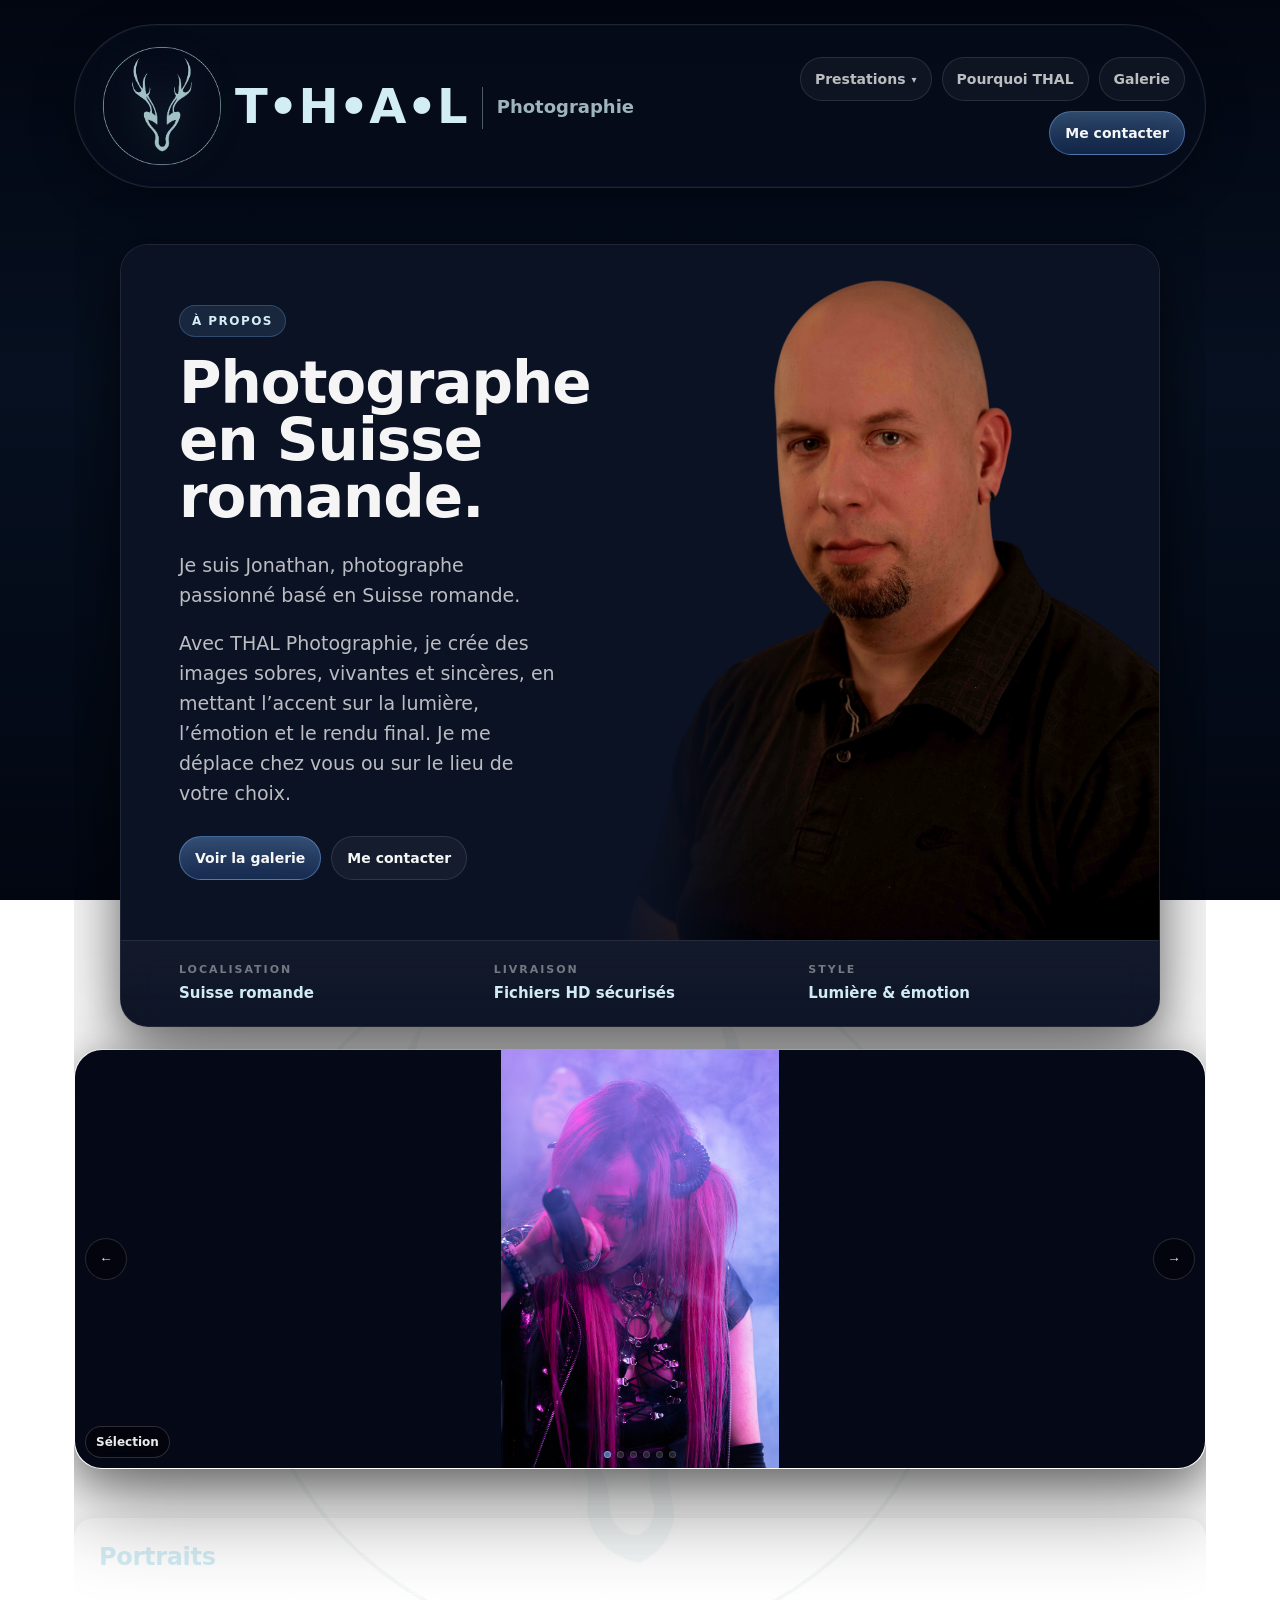
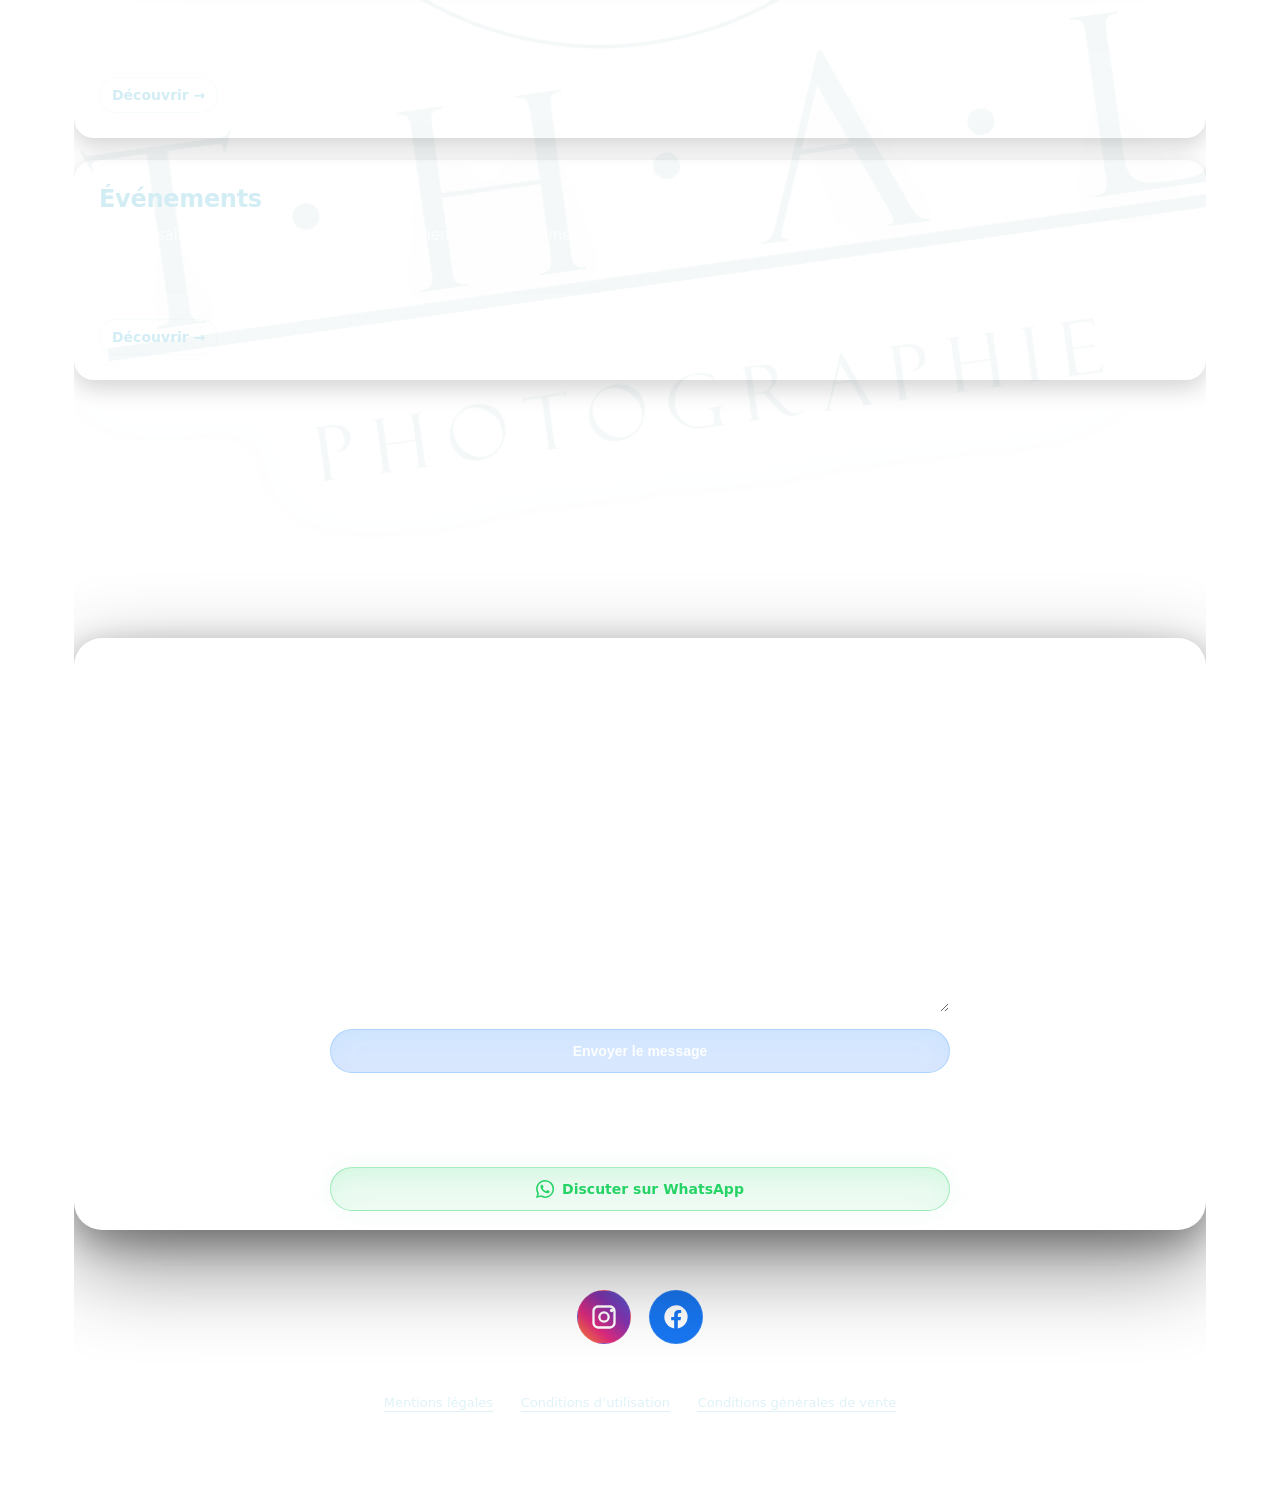
==== index.html @ 11a0b6f6 "Merge pull request #35 from Scrali/fix/site-ux-carousel-lightbox Corriger le carrousel mobile et agr" ====
<!doctype html>
<html lang="fr">
<head>
  <meta charset="utf-8" />
  <meta name="viewport" content="width=device-width, initial-scale=1, viewport-fit=cover" />
  <title>THAL — Photographie</title>
  <meta name="description" content="Photographie — portraits, évènements, projets. Galerie moderne et rapide." />
  <meta name="theme-color" content="#070b16" />

    <style>
    :root{
      --bg:#050816;
      --bg2:#0b1224;
      --panel:rgba(255,255,255,.065);
      --panel2:rgba(255,255,255,.04);
      --stroke:rgba(255,255,255,.11);
      --stroke-strong:rgba(255,255,255,.20);
      --text:rgba(255,255,255,.96);
      --muted:rgba(255,255,255,.72);
      --muted2:rgba(255,255,255,.52);
      --accent:#7cb8ff;
      --accent2:#b7d7ff;
      --glow:rgba(124,184,255,.22);
      --shadow:0 12px 36px rgba(0,0,0,.30), 0 34px 90px rgba(0,0,0,.46);
      --radius:20px;
      --radius2:28px;
      --max:1180px;

      --safe-top:env(safe-area-inset-top, 0px);
      --safe-right:env(safe-area-inset-right, 0px);
      --safe-bottom:env(safe-area-inset-bottom, 0px);
      --safe-left:env(safe-area-inset-left, 0px);

      --pad:clamp(14px, 2.6vw, 24px);
      --gap:clamp(14px, 2.4vw, 22px);
      --h1:clamp(38px, 7vw, 68px);
      --lead:clamp(16px, 2.4vw, 19px);
    }

    *{box-sizing:border-box; max-width:100%;}
    html,body{height:100%;}
    html{-webkit-text-size-adjust:100%; scroll-behavior:smooth;}
    body{
      margin:0;
      font-family:ui-sans-serif, system-ui, -apple-system, Segoe UI, Roboto, Helvetica, Arial, "Apple Color Emoji","Segoe UI Emoji";
      color:var(--text);
      background:
        radial-gradient(circle at 8% 6%, rgba(124,184,255,.20), transparent 0 32%),
        radial-gradient(circle at 92% 12%, rgba(211,237,245,.10), transparent 0 28%),
        radial-gradient(circle at 80% 88%, rgba(37,211,102,.055), transparent 0 26%),
        radial-gradient(circle at 35% 100%, rgba(124,184,255,.08), transparent 0 36%),
        linear-gradient(180deg, #020611 0%, #061020 42%, #020611 100%);
      background-attachment:fixed;
      overflow-x:hidden;
      padding-top:var(--safe-top);
      padding-right:var(--safe-right);
      padding-bottom:calc(var(--safe-bottom) + 10px);
      padding-left:var(--safe-left);
    }

    body::before{
      content:"";
      position:fixed;
      inset:0;
      pointer-events:none;
      z-index:-1;
      opacity:.35;
      background:
        linear-gradient(rgba(255,255,255,.018) 1px, transparent 1px),
        linear-gradient(90deg, rgba(255,255,255,.014) 1px, transparent 1px);
      background-size:56px 56px;
      mask-image:radial-gradient(circle at 50% 28%, black, transparent 78%);
      -webkit-mask-image:radial-gradient(circle at 50% 28%, black, transparent 78%);
    }

    body::after{
      content:"";
      position:fixed;
      inset:0;
      pointer-events:none;
      z-index:-1;
      opacity:.6;
      background:
        radial-gradient(circle at 50% 6%, rgba(255,255,255,.045), transparent 0 18%),
        radial-gradient(circle at 50% 120%, rgba(124,184,255,.07), transparent 0 35%);
    }

    a{color:inherit; text-decoration:none;}
    .wrap{max-width:var(--max); margin:0 auto; padding:var(--pad) var(--pad) 70px;}

    .nav{
      display:flex;
      align-items:center;
      justify-content:space-between;
      gap:12px;
      padding:10px 12px;
      border:1px solid rgba(255,255,255,.11);
      background:rgba(8,13,28,.62);
      border-radius:999px;
      backdrop-filter:blur(18px);
      -webkit-backdrop-filter:blur(18px);
      box-shadow:0 14px 45px rgba(0,0,0,.28), 0 0 0 1px rgba(124,184,255,.04) inset;
      position:sticky;
      top:calc(10px + var(--safe-top));
      z-index:50;
    }

    .brand{display:flex; align-items:center; gap:8px; padding:6px 10px; min-width:0; flex-shrink:0;}
    .brand img{
      height:130px;
      width:auto;
      display:block;
      flex-shrink:0;
      filter:drop-shadow(0 0 15px rgba(124,184,255,.25)) drop-shadow(0 6px 15px rgba(0,0,0,.45));
    }
    .brand .name{display:flex; align-items:center; gap:14px;}
    .brandTitle{color:#d3edf5; font-size:48px; font-weight:900; line-height:1;}
    .divider{width:1px; height:42px; background:rgba(211,237,245,.35); position:relative; top:2px;}
    .subtitle{color:rgba(211,237,245,.75); font-size:18px; font-weight:600; line-height:1; position:relative; top:1px;}

    .navlinks{display:flex; align-items:center; gap:10px; padding:6px 8px; flex-wrap:wrap; justify-content:flex-end;}

    .chip,.btn,.ghost{
      min-height:44px;
      display:inline-flex;
      align-items:center;
      justify-content:center;
      border-radius:999px;
      font-size:14px;
      transition:transform .16s ease, background .2s ease, border-color .2s ease, filter .2s ease;
    }

    .chip{padding:10px 14px; border:1px solid var(--stroke); background:rgba(255,255,255,.045); color:var(--muted); font-weight:650;}
    .chip:hover{transform:translateY(-1px); background:rgba(255,255,255,.075); border-color:rgba(255,255,255,.20);}

    .navDropdown{position:relative;}
    .navDropdownToggle{gap:6px; font-family:inherit;}
    .navDropdownToggle .caret{font-size:10px; transition:transform .2s ease; display:inline-block;}
    .navDropdownToggle[aria-expanded="true"] .caret{transform:rotate(180deg);}
    .navDropdownMenu{
      position:absolute; top:calc(100% + 8px); left:50%; transform:translateX(-50%);
      min-width:190px; padding:8px; display:none; flex-direction:column; gap:2px;
      border-radius:16px; border:1px solid rgba(255,255,255,.14);
      background:rgba(8,13,28,.97); backdrop-filter:blur(18px); -webkit-backdrop-filter:blur(18px);
      box-shadow:0 14px 45px rgba(0,0,0,.38); z-index:60;
    }
    .navDropdownMenu.open{display:flex;}
    .navDropdownMenu a{padding:9px 12px; border-radius:10px; color:var(--muted); font-weight:650; font-size:13px; text-align:left;}
    .navDropdownMenu a:hover{background:rgba(255,255,255,.06); color:var(--text);}

    .btn{padding:10px 15px; border:1px solid rgba(124,184,255,.44); background:linear-gradient(180deg, rgba(124,184,255,.34), rgba(59,130,246,.18)); color:var(--text); font-weight:800; box-shadow:0 0 30px rgba(124,184,255,.08) inset;}
    .btn:hover{transform:translateY(-1px); filter:brightness(1.08); border-color:rgba(124,184,255,.72);}
    .btn:disabled{cursor:not-allowed; opacity:.7; transform:none;}

    .ghost{padding:10px 15px; border:1px solid var(--stroke); background:rgba(255,255,255,.045); color:var(--text); font-weight:800;}
    .ghost:hover{transform:translateY(-1px); background:rgba(255,255,255,.075);}

    .hero{position:relative; overflow:hidden; padding:clamp(30px, 5vw, 56px) 0 26px;}
    .bg-logo{position:absolute; top:52%; left:50%; transform:translate(-50%,-50%) rotate(-8deg); width:min(1600px,180vw); opacity:.15; pointer-events:none; z-index:0; filter:drop-shadow(0 0 45px rgba(124,184,255,.18)); user-select:none; mix-blend-mode:screen;}
    .heroGrid{position:relative; z-index:1; display:grid; grid-template-columns:1fr; gap:var(--gap); align-items:stretch;}

    .card{
      border:1px solid rgba(255,255,255,.09);
      background:linear-gradient(180deg, rgba(255,255,255,.085), rgba(255,255,255,.035));
      border-radius:var(--radius2);
      box-shadow:var(--shadow);
      backdrop-filter:blur(18px);
      -webkit-backdrop-filter:blur(18px);
    }

    .heroMain{overflow:hidden; position:relative;}
    .heroMain::after{content:""; position:absolute; inset:auto -10% -45% 35%; height:180px; background:radial-gradient(closest-side, rgba(124,184,255,.16), transparent 70%); pointer-events:none;}
    .heroMain h1{margin:0 0 12px; font-size:var(--h1); line-height:1.01; letter-spacing:-1.1px;}
    .heroMain p{margin:0 0 18px; color:var(--muted); max-width:62ch; line-height:1.58; font-size:var(--lead);}
    .actions{display:flex; gap:10px; flex-wrap:wrap; margin-top:10px; position:relative; z-index:1;}

    .sectionTitle{margin:22px 2px 12px; color:var(--muted); font-weight:800; font-size:13px; letter-spacing:.14em; text-transform:uppercase;}

    /* Hero propre : grille stable, photo à droite, pas de position:absolute */
    .heroMainPremium{
      max-width:1040px;
      margin:0 auto;
      padding:0;
      display:grid;
      grid-template-columns:48% 52%;
      overflow:hidden;
      isolation:isolate;
      border-radius:28px;
      border:1px solid rgba(255,255,255,.09);
      background:#0b1224;
      box-shadow:var(--shadow);
    }

    .heroMainPremium::after{display:none;}

    .heroContent{
      padding:clamp(28px, 5vw, 58px);
      position:relative;
      z-index:2;
      display:flex;
      flex-direction:column;
      justify-content:center;
      min-width:0;
      background:#0b1224;
    }

    .heroKicker{
      display:inline-flex;
      align-items:center;
      width:max-content;
      margin:0 0 18px;
      padding:8px 12px;
      border-radius:999px;
      border:1px solid rgba(124,184,255,.24);
      background:rgba(124,184,255,.12);
      color:#d3edf5;
      font-size:12px;
      font-weight:900;
      letter-spacing:.12em;
      text-transform:uppercase;
    }

    .heroMainPremium h1{
      font-size:clamp(42px, 5.4vw, 70px);
      line-height:.98;
      letter-spacing:-1.6px;
      margin:0 0 24px;
      max-width:9ch;
    }
    .heroLead{
      font-size:clamp(16px, 2vw, 19px);
      color:rgba(255,255,255,.72);
      max-width:560px;
      margin:0 0 18px;
      line-height:1.65;
    }
    .heroTextSmall{
      margin:0 0 28px;
      color:rgba(255,255,255,.66);
      font-size:15px;
      line-height:1.65;
      max-width:560px;}

    .heroPhoto{
      position:relative;
      min-height:560px;
      overflow:hidden;
      background:#0b1224;
    }

    .heroPhoto::before{display:none;}

    .heroPhoto img{
      width:100%;
      height:100%;
      display:block;
      object-fit:cover;
      object-position:center center;
      filter:brightness(.94);
      -webkit-mask-image:linear-gradient(
        to right,
        transparent 0%,
        rgba(0,0,0,.15) 8%,
        rgba(0,0,0,.45) 15%,
        rgba(0,0,0,.85) 25%,
        black 35%
      );
      mask-image:linear-gradient(
        to right,
        transparent 0%,
        rgba(0,0,0,.15) 8%,
        rgba(0,0,0,.45) 15%,
        rgba(0,0,0,.85) 25%,
        black 35%
      );
    }

    .heroPhotoPlaceholder{height:100%; min-height:560px; display:flex; align-items:center; justify-content:center; padding:28px; color:rgba(255,255,255,.58); text-align:center; font-weight:800; line-height:1.45; border-left:1px solid rgba(255,255,255,.08);}

    .heroMeta{
      margin-top:0;
      padding:22px clamp(28px, 5vw, 58px);
      border-top:1px solid rgba(255,255,255,.09);
      display:grid;
      grid-template-columns:repeat(3,1fr);
      gap:22px;
      position:relative;
      z-index:4;
      grid-column:1 / -1;
      background:linear-gradient(180deg, rgba(255,255,255,.035), rgba(255,255,255,.018));
      backdrop-filter:blur(16px);
      -webkit-backdrop-filter:blur(16px);
    }
    .metaItem{display:flex; flex-direction:column; gap:7px; min-width:0;}
    .metaLabel{font-size:11px; letter-spacing:.18em; text-transform:uppercase; color:rgba(255,255,255,.42); font-weight:850;}
    .metaValue{color:#d3edf5; font-size:15px; font-weight:750; line-height:1.35;}

    .featured{position:relative; z-index:1; margin-top:var(--gap); height:clamp(280px,48vw,520px); overflow:hidden; cursor:pointer;}
    .featured .carouselTrack,.featured .carouselSlide,.featured .carouselSlide img{height:100%;}
    .featured .carouselSlide img{object-fit:contain; background:#050816;}

    .grid3{display:grid; grid-template-columns:repeat(3,1fr); gap:var(--gap);}
    .service{padding:18px; border-radius:var(--radius); border:1px solid rgba(255,255,255,.09); background:linear-gradient(180deg, rgba(255,255,255,.065), rgba(255,255,255,.032)); transition:transform .25s ease, border-color .25s ease, background .25s ease, box-shadow .25s ease; display:grid; gap:14px; box-shadow:0 8px 24px rgba(0,0,0,.18);}
    .service:hover{transform:translateY(-4px); border-color:rgba(124,184,255,.30); background:linear-gradient(180deg, rgba(255,255,255,.085), rgba(255,255,255,.042)); box-shadow:0 12px 30px rgba(0,0,0,.28), 0 0 40px rgba(124,184,255,.08);}
    .serviceLink{min-height:220px; padding:24px; align-content:space-between; cursor:pointer;}
    .serviceLink h3{font-size:24px; margin:0 0 10px; color:#d3edf5; letter-spacing:-.3px;}
    .serviceLink p{margin:0; color:var(--muted); font-size:15px; line-height:1.6;}
    .serviceCta{margin-top:22px; display:inline-flex; align-items:center; width:max-content; gap:8px; color:#d3edf5; font-weight:800; font-size:14px; padding:9px 12px; border-radius:999px; border:1px solid rgba(211,237,245,.18); background:rgba(255,255,255,.035);}
    .serviceLink:hover .serviceCta{border-color:rgba(124,184,255,.45); background:rgba(124,184,255,.10);}

    .carousel{position:relative; border-radius:16px; overflow:hidden; border:1px solid rgba(255,255,255,.10); background:rgba(0,0,0,.28); height:220px; touch-action:pan-y;}
    .carouselTrack{position:relative; width:100%; height:100%;}
    .carouselSlide{position:absolute; inset:0; opacity:0; transition:opacity 1s ease; z-index:1; background:#000;}
    .carouselSlide.active{opacity:1; z-index:2;}
    .carouselSlide img{width:100%; height:100%; display:block; object-fit:cover; background:#000;}
    .svcBadge{position:absolute; left:10px; bottom:10px; padding:8px 10px; border-radius:999px; border:1px solid rgba(255,255,255,.16); background:rgba(0,0,0,.40); backdrop-filter:blur(10px); -webkit-backdrop-filter:blur(10px); font-size:12px; font-weight:850; color:rgba(255,255,255,.92); z-index:3;}
    .cNav{position:absolute; inset:0; pointer-events:none; display:flex; align-items:center; justify-content:space-between; padding:10px; z-index:6;}
    .cBtn{pointer-events:auto; width:42px; height:42px; border-radius:999px; border:1px solid rgba(255,255,255,.15); background:rgba(0,0,0,.32); color:rgba(255,255,255,.92); font-weight:900; cursor:pointer; display:flex; align-items:center; justify-content:center; backdrop-filter:blur(10px); -webkit-backdrop-filter:blur(10px);}
    .cBtn:hover{background:rgba(0,0,0,.48);}
    .cBtn:disabled{opacity:.35; cursor:not-allowed;}
    .cDots{position:absolute; left:12px; right:12px; bottom:10px; display:flex; justify-content:center; gap:6px; pointer-events:none; z-index:6;}
    .dot{width:7px; height:7px; border-radius:999px; border:1px solid rgba(255,255,255,.20); background:rgba(255,255,255,.16); opacity:.75;}
    .dot.on{background:rgba(124,184,255,.58); border-color:rgba(124,184,255,.72); opacity:1;}
    .carouselEmpty{height:100%; display:flex; align-items:center; justify-content:center; color:rgba(255,255,255,.65); font-weight:850; letter-spacing:.2px; background:rgba(0,0,0,.25);}

    .contactInner{max-width:620px; margin:0 auto;}
    .contactForm{display:grid; gap:12px;}
    .contactForm input,.contactForm textarea{width:100%; border-radius:12px; border:1px solid rgba(255,255,255,.13); background:rgba(255,255,255,.052); color:var(--text); font-family:inherit; font-size:13px; line-height:1.2; transition:border-color .2s ease, background .2s ease;}
    .contactForm input{padding:8px 12px; height:36px;}
    .contactForm textarea{padding:10px 12px; min-height:140px; resize:vertical;}
    .contactForm input::placeholder,.contactForm textarea::placeholder{color:rgba(255,255,255,.48);}
    .contactForm input:focus,.contactForm textarea:focus{outline:none; border-color:rgba(124,184,255,.72); background:rgba(255,255,255,.075);}
    .contactForm .hp{position:absolute; left:-9999px; width:1px; height:1px; opacity:0; pointer-events:none;}
    .formNote{color:rgba(255,255,255,.56); font-size:13px; margin-top:-2px;}
    .formStatus{margin-top:6px; font-size:13px; color:rgba(255,255,255,.75);}
    .formStatus.ok{color:rgba(170,255,210,.92);}
    .formStatus.err{color:rgba(255,170,170,.92);}
    .contactDivider{display:flex; align-items:center; gap:12px; margin:6px 0; color:rgba(255,255,255,.45); font-size:13px; font-weight:700;}
    .contactDivider::before,.contactDivider::after{content:""; height:1px; flex:1; background:rgba(255,255,255,.10);}
    .whatsappBtn{width:100%; justify-content:center; gap:8px; color:#25D366; border-color:rgba(37,211,102,.38); background:linear-gradient(180deg, rgba(37,211,102,.14), rgba(37,211,102,.045)); box-shadow:0 0 26px rgba(37,211,102,.08) inset, 0 0 28px rgba(37,211,102,.06);}
    .whatsappBtn:hover{border-color:rgba(37,211,102,.62); background:linear-gradient(180deg, rgba(37,211,102,.22), rgba(37,211,102,.075)); box-shadow:0 0 20px rgba(37,211,102,.18), 0 0 42px rgba(37,211,102,.10);}

    .socialSection{margin-top:30px; text-align:center;}
    .socialTitle{color:rgba(255,255,255,.72); font-size:14px; font-weight:700; margin-bottom:14px;}
    .socialIcons{display:flex; justify-content:center; gap:18px; margin-bottom:18px;}
    .socialIcon{width:54px; height:54px; border-radius:999px; display:flex; align-items:center; justify-content:center; transition:.25s ease; border:1px solid rgba(255,255,255,.10);}
    .socialIcon svg{width:28px; height:28px;}
    .instagram{color:#fff; background:linear-gradient(45deg, #f58529, #dd2a7b, #8134af, #515bd4);}
    .facebook{color:#fff; background:#1877F2;}
    .socialIcon:hover{transform:translateY(-3px) scale(1.08);}
    .instagram:hover{box-shadow:0 0 25px rgba(221,42,123,.45);}
    .facebook:hover{box-shadow:0 0 25px rgba(24,119,242,.45);}

    .footer{margin-top:26px; color:var(--muted2); font-size:13px; text-align:center; display:flex; flex-direction:column; align-items:center; gap:10px;}
    .footerLinks{display:flex; justify-content:center; flex-wrap:wrap; gap:10px;}
    .footerLink{border:0; padding:0; background:transparent; color:rgba(211,237,245,.72); font:inherit; cursor:pointer; text-decoration:underline; text-underline-offset:4px;}
    .footerLink:hover{color:#d3edf5;}

    .legalModal{position:fixed; inset:0; z-index:200; display:none; align-items:center; justify-content:center; padding:calc(var(--safe-top) + 18px) calc(var(--safe-right) + 18px) calc(var(--safe-bottom) + 18px) calc(var(--safe-left) + 18px); background:rgba(2,6,17,.62); backdrop-filter:blur(18px); -webkit-backdrop-filter:blur(18px);}
    .legalModal.open{display:flex;}
    .legalBox{width:min(760px,100%); max-height:min(78vh,760px); overflow:auto; border:1px solid rgba(255,255,255,.14); border-radius:26px; background:linear-gradient(180deg, rgba(12,18,34,.88), rgba(5,8,22,.82)); box-shadow:0 24px 80px rgba(0,0,0,.55); padding:clamp(20px,4vw,34px);}
    .legalHead{display:flex; align-items:flex-start; justify-content:space-between; gap:16px; margin-bottom:18px;}
    .legalHead h2{margin:0; color:#d3edf5; font-size:clamp(22px,3vw,32px);}
    .legalClose{width:42px; height:42px; border-radius:999px; border:1px solid rgba(255,255,255,.14); background:rgba(255,255,255,.055); color:var(--text); font-size:22px; cursor:pointer;}
    .legalContent{color:rgba(255,255,255,.72); font-size:14px; line-height:1.7;}
    .legalContent h3{color:#d3edf5; margin:22px 0 8px; font-size:17px;}
    .legalContent p{margin:0 0 12px;}

    .reveal{opacity:0; transform:translateY(10px); transition:opacity .6s ease, transform .6s ease;}
    .reveal.on{opacity:1; transform:translateY(0);}

    @media (max-width:900px){

  .heroMainPremium{
    grid-template-columns:1fr;
  }

  .heroContent{
    grid-row:1;
  }

  .heroPhoto{
    grid-row:2;
    min-height:320px;
  }

  .heroMeta{
    grid-row:3;
  }
}
      .heroMainPremium h1{font-size:clamp(38px,10vw,58px); letter-spacing:-1px;}
      .grid3{grid-template-columns:1fr;}
      .bg-logo{left:50%; width:min(1300px,150vw); opacity:.12;}
      .featured{height:clamp(260px,56vw,420px);}
    }

    @media (max-width:720px){
      .heroPhoto{min-height:310px;}
      .heroContent{padding:24px 20px 6px;}
      .heroMainPremium h1{font-size:clamp(36px,12vw,52px); max-width:9ch;}
      .heroLead{font-size:16px;}
      .heroTextSmall{font-size:14px;}
      .heroMeta{padding:18px 20px; grid-template-columns:1fr; gap:0;}
      .metaItem{padding:12px 0; border-bottom:1px solid rgba(255,255,255,.07);}
      .metaItem:last-child{border-bottom:0;}
    }

    @media (max-width:620px){
      .wrap{padding:10px 14px 60px;}
      .nav{border-radius:28px; padding:10px 12px; gap:10px;}
      .brand{padding:0;}
      .brand img{height:72px;}
      .brand .name{display:none;}
      .navlinks{display:flex; flex-wrap:wrap; justify-content:flex-end; gap:7px; padding:0;}
      .navlinks .chip,.navlinks .btn{min-height:34px; padding:7px 11px; font-size:12px;}
      .hero{padding-top:20px;}
      .actions .btn,.actions .ghost{min-height:38px; padding:8px 12px; font-size:13px;}
      .carousel{height:190px;}
      .featured{height:300px;}
    }

    @media (prefers-reduced-motion:reduce){
      *{animation-duration:.001ms!important; animation-iteration-count:1!important; transition-duration:.001ms!important; scroll-behavior:auto!important;}
    }
  

</style>

<!-- Cloudflare Web Analytics -->
<script type='module' src='https://static.cloudflareinsights.com/beacon.min.js' data-cf-beacon='{"token": "f1000bfdb7444cf0afc07dcd229b1c23"}'></script><!-- End Cloudflare Web Analytics -->

</head>

<body>
  <div class="wrap">
    <header class="nav">
      <a class="brand" href="#top" aria-label="Accueil">
        <img src="assets/thal1.png" alt="THAL" />
        <div class="name">
          <span class="brandTitle">T•H•A•L</span>
          <span class="divider"></span>
          <span class="subtitle">Photographie</span>
        </div>
      </a>

      <nav class="navlinks">
        <div class="navDropdown">
          <button class="chip navDropdownToggle" type="button" aria-haspopup="true" aria-expanded="false">
            Prestations <span class="caret">▾</span>
          </button>
          <div class="navDropdownMenu">
            <a href="identite.php">Identité</a>
            <a href="portraits.php">Portraits</a>
            <a href="reportages.php">Reportages</a>
            <a href="professionnels.php">Professionnels</a>
          </div>
        </div>
        <a class="chip" href="pourquoi-thal.php">Pourquoi THAL</a>
        <a class="chip" href="galerie.html">Galerie</a>
        <a class="btn" href="#contact">Me contacter</a>
      </nav>
    </header>

    <main id="top" class="hero">
      <img class="bg-logo" src="assets/logo-bg.svg" alt="" />

      <div class="heroGrid heroGridPremium">
        <section class="card heroMain heroMainPremium reveal">
          <div class="heroContent">
            <span class="heroKicker">À propos</span>

            <h1>
              Photographe<br>
              en Suisse<br>
              romande.
            </h1>

            <p class="heroLead">
              Je suis Jonathan, photographe passionné basé en Suisse romande.
            </p>

            <p class="heroTextSmall">
              Avec THAL Photographie, je crée des images sobres, vivantes et sincères,
              en mettant l’accent sur la lumière, l’émotion et le rendu final. Je me déplace
              chez vous ou sur le lieu de votre choix.
            </p>

            <div class="actions">
              <a class="btn" href="galerie.html">Voir la galerie</a>
              <a class="ghost" href="#contact">Me contacter</a>
            </div>
          </div>

          <div class="heroPhoto" aria-label="Portrait de Jonathan">
            <img src="assets/jonathan.png" alt="Jonathan, photographe THAL Photographie" onerror="this.style.display='none'; this.nextElementSibling.style.display='flex';">
            <div class="heroPhotoPlaceholder" style="display:none;">
              Ajoute ta photo ici :<br>
              assets/jonathan.png
            </div>
          </div>

          <div class="heroMeta">
            <div class="metaItem">
              <span class="metaLabel">Localisation</span>
              <span class="metaValue">Suisse romande</span>
            </div>

            <div class="metaItem">
              <span class="metaLabel">Livraison</span>
              <span class="metaValue">Fichiers HD sécurisés</span>
            </div>

            <div class="metaItem">
              <span class="metaLabel">Style</span>
              <span class="metaValue">Lumière & émotion</span>
            </div>
          </div>
        </section>
      </div>

      <section class="featured card reveal js-featured-carousel" data-service="Accueil" aria-label="Sélection principale">
        <div class="carouselTrack"></div>
        <div class="cNav">
          <button class="cBtn prev" type="button" aria-label="Précédent">←</button>
          <button class="cBtn next" type="button" aria-label="Suivant">→</button>
        </div>
        <div class="cDots" aria-hidden="true"></div>
      </section>


      <div class="sectionTitle reveal">Prestations</div>

      <section class="grid3">
        <a class="service serviceLink reveal" href="galerie.html?cat=Portraits">
          <div>
            <h3>Portraits</h3>
            <p>Séances individuelles, couple ou famille, en extérieur ou en intérieur.</p>
          </div>
          <span class="serviceCta">Découvrir →</span>
        </a>

        <a class="service serviceLink reveal" href="galerie.html?cat=Evenements">
          <div>
            <h3>Événements</h3>
            <p>Anniversaire, soirée, association ou événement privé avec une approche discrète.</p>
          </div>
          <span class="serviceCta">Découvrir →</span>
        </a>

        <a class="service serviceLink reveal" href="galerie.html?cat=Projets">
          <div>
            <h3>Projets</h3>
            <p>Marques, produits, contenu réseau et images prêtes à publier.</p>
          </div>
          <span class="serviceCta">Découvrir →</span>
        </a>
      </section>

      <section id="contact" class="card reveal" style="margin-top:16px; padding:18px">
        <h2 style="margin:0 0 8px; font-size:20px">Contact</h2>
        <p style="margin:0 0 16px; color:var(--muted); line-height:1.55">
          Parlons de votre projet. Chaque collaboration commence par un échange.
        </p>

        <div class="contactInner">
          <form action="https://formspree.io/f/maqdvzww" method="POST" class="contactForm" id="contactForm">
            <input type="text" name="_gotcha" tabindex="-1" autocomplete="off" class="hp" aria-hidden="true">

            <div class="formRow">
              <input type="text" name="nom" placeholder="Nom et prénom" required>
            </div>

            <div class="formRow">
              <input type="text" name="entreprise" placeholder="Entreprise (optionnel)">
            </div>

            <div class="formRow">
              <input type="email" name="email" placeholder="Adresse e-mail" required>
            </div>

            <div class="formRow">
              <textarea name="message" rows="5" placeholder="Votre message..." required></textarea>
            </div>

            <button class="btn" type="submit" id="sendBtn">Envoyer le message</button>

            <div class="formNote">Je vous répondrai sous 24h (jours ouvrés).</div>
            <div class="formStatus" id="formStatus" role="status" aria-live="polite"></div>

            <div class="contactDivider">ou</div>

            <a
              class="btn whatsappBtn"
              href="https://wa.me/41787457242"
              target="_blank"
              rel="noopener"
              aria-label="Contacter THAL Photographie sur WhatsApp"
            >
              <svg
                xmlns="http://www.w3.org/2000/svg"
                width="18"
                height="18"
                viewBox="0 0 24 24"
                fill="currentColor"
                aria-hidden="true"
              >
                <path d="M20.52 3.48A11.86 11.86 0 0 0 12.07 0C5.47 0 .1 5.37.1 11.97c0 2.11.55 4.18 1.6 6.01L0 24l6.18-1.62a11.9 11.9 0 0 0 5.89 1.5h.01c6.6 0 11.97-5.37 11.97-11.97 0-3.2-1.25-6.2-3.53-8.43zM12.08 21.86a9.88 9.88 0 0 1-5.03-1.38l-.36-.21-3.67.96.98-3.57-.23-.37a9.84 9.84 0 0 1-1.51-5.3c0-5.45 4.44-9.89 9.89-9.89 2.64 0 5.12 1.03 6.99 2.89a9.81 9.81 0 0 1 2.9 7c0 5.45-4.44 9.88-9.9 9.88zm5.42-7.42c-.3-.15-1.77-.87-2.04-.97-.27-.1-.47-.15-.67.15-.2.3-.77.97-.95 1.17-.17.2-.35.22-.65.07-.3-.15-1.26-.47-2.4-1.5-.89-.79-1.49-1.77-1.67-2.07-.17-.3-.02-.46.13-.61.14-.14.3-.35.45-.52.15-.17.2-.3.3-.5.1-.2.05-.37-.03-.52-.07-.15-.67-1.62-.92-2.22-.24-.58-.48-.5-.67-.51h-.57c-.2 0-.52.07-.8.37-.27.3-1.04 1.02-1.04 2.49 0 1.47 1.07 2.89 1.22 3.09.15.2 2.1 3.2 5.08 4.49.71.31 1.27.49 1.7.63.71.22 1.36.19 1.88.12.57-.08 1.77-.72 2.02-1.42.25-.69.25-1.29.17-1.42-.07-.12-.27-.2-.57-.35z"/>
              </svg>
              Discuter sur WhatsApp
            </a>
          </form>
        </div>
      </section>


      <div class="socialSection">
        <div class="socialTitle">Suivez mon travail</div>
        <div class="socialIcons">
          <a href="https://www.instagram.com/thal.photographie/" target="_blank" rel="noopener" aria-label="Instagram THAL Photographie" class="socialIcon instagram">
            <svg viewBox="0 0 24 24" fill="currentColor" aria-hidden="true">
              <path d="M7 2C4.24 2 2 4.24 2 7v10c0 2.76 2.24 5 5 5h10c2.76 0 5-2.24 5-5V7c0-2.76-2.24-5-5-5H7zm0 2h10c1.65 0 3 1.35 3 3v10c0 1.65-1.35 3-3 3H7c-1.65 0-3-1.35-3-3V7c0-1.65 1.35-3 3-3zm11.5 1a1.5 1.5 0 100 3 1.5 1.5 0 000-3zM12 7a5 5 0 100 10 5 5 0 000-10zm0 2a3 3 0 110 6 3 3 0 010-6z"/>
            </svg>
          </a>
          <a href="https://www.facebook.com/profile.php?id=61590567806025&locale=fr_FR" target="_blank" rel="noopener" aria-label="Facebook THAL Photographie" class="socialIcon facebook">
            <svg viewBox="0 0 24 24" fill="currentColor" aria-hidden="true">
              <path d="M22 12a10 10 0 10-11.56 9.88v-6.99H7.9V12h2.54V9.8c0-2.5 1.49-3.89 3.77-3.89 1.09 0 2.23.19 2.23.19v2.46h-1.26c-1.24 0-1.63.77-1.63 1.56V12h2.77l-.44 2.89h-2.33v6.99A10 10 0 0022 12z"/>
            </svg>
          </a>
        </div>
      </div>

      <div class="footer">
        <div>© <span id="y"></span> THAL — Photographie</div>
        <div class="footerLinks">
          <button class="footerLink" type="button" data-modal="mentions">Mentions légales</button>
          <span>•</span>
          <button class="footerLink" type="button" data-modal="conditions">Conditions d’utilisation</button>
          <span>•</span>
          <a class="footerLink" href="cgv.php">Conditions générales de vente</a>
        </div>
      </div>
    </main>
  </div>

  <div class="legalModal" id="legalModal" aria-hidden="true">
    <div class="legalBox" role="dialog" aria-modal="true" aria-labelledby="legalTitle">
      <div class="legalHead">
        <h2 id="legalTitle">Mentions légales</h2>
        <button class="legalClose" type="button" aria-label="Fermer">×</button>
      </div>
      <div class="legalContent" id="legalContent"></div>
    </div>
  </div>


  <script>
    document.getElementById("y").textContent = new Date().getFullYear();

    document.querySelectorAll(".navDropdownToggle").forEach(btn => {
      const menu = btn.nextElementSibling;
      btn.addEventListener("click", e => {
        e.stopPropagation();
        const isOpen = menu.classList.toggle("open");
        btn.setAttribute("aria-expanded", isOpen ? "true" : "false");
        if(isOpen){
          menu.style.transform = "translateX(-50%)";
          const rect = menu.getBoundingClientRect();
          const overflowRight = rect.right - window.innerWidth;
          const overflowLeft = -rect.left;
          if(overflowRight > 0) menu.style.transform = `translateX(calc(-50% - ${overflowRight + 8}px))`;
          else if(overflowLeft > 0) menu.style.transform = `translateX(calc(-50% + ${overflowLeft + 8}px))`;
        }
      });
    });
    document.addEventListener("click", () => {
      document.querySelectorAll(".navDropdownMenu.open").forEach(m => {
        m.classList.remove("open");
        if(m.previousElementSibling) m.previousElementSibling.setAttribute("aria-expanded", "false");
      });
    });
    document.addEventListener("keydown", e => {
      if(e.key !== "Escape") return;
      document.querySelectorAll(".navDropdownMenu.open").forEach(m => {
        m.classList.remove("open");
        if(m.previousElementSibling) m.previousElementSibling.setAttribute("aria-expanded", "false");
      });
    });

    const legalTexts = {
      mentions: {
        title: "Mentions légales",
        html: `
          <h3>Éditeur du site</h3>
          <p><strong>THAL — Photographie</strong><br>Jonathan<br>Suisse romande</p>

          <h3>Contact</h3>
          <p>E-mail : contact@thalphotographie.ch<br>Téléphone / WhatsApp : +41 78 745 72 42</p>

          <h3>Responsabilité</h3>
          <p>Les informations présentes sur ce site sont fournies à titre indicatif. THAL — Photographie s’efforce de maintenir les contenus à jour, sans garantir l’absence totale d’erreurs.</p>

          <h3>Droits d’auteur</h3>
          <p>Les textes, photographies, logos, images et éléments graphiques présents sur ce site sont protégés. Toute reproduction, modification ou utilisation sans autorisation écrite préalable est interdite.</p>
        `
      },
      conditions: {
        title: "Conditions d’utilisation",
        html: `
          <h3>Utilisation du site</h3>
          <p>Ce site présente les prestations, projets et photographies de THAL — Photographie. L’utilisateur s’engage à utiliser le site de manière respectueuse et conforme à la loi.</p>

          <h3>Demandes de contact</h3>
          <p>L’envoi d’un formulaire ou d’un message WhatsApp ne constitue pas une réservation ferme. Chaque projet est confirmé après échange et validation des conditions convenues.</p>

          <h3>Photographies</h3>
          <p>Les images affichées sont destinées à présenter le travail photographique. Elles ne peuvent pas être copiées, téléchargées, réutilisées ou diffusées sans autorisation.</p>

          <h3>Données transmises</h3>
          <p>Les informations envoyées via le formulaire de contact sont utilisées uniquement pour répondre à la demande. Elles ne sont pas revendues à des tiers.</p>
        `
      }
    };

    const legalModal = document.getElementById("legalModal");
    const legalTitle = document.getElementById("legalTitle");
    const legalContent = document.getElementById("legalContent");
    const legalClose = document.querySelector(".legalClose");

    function openLegalModal(type){
      const item = legalTexts[type];
      if(!item) return;
      legalTitle.textContent = item.title;
      legalContent.innerHTML = item.html;
      legalModal.classList.add("open");
      legalModal.setAttribute("aria-hidden", "false");
      document.body.style.overflow = "hidden";
      legalClose.focus();
    }

    function closeLegalModal(){
      legalModal.classList.remove("open");
      legalModal.setAttribute("aria-hidden", "true");
      document.body.style.overflow = "";
    }

    document.querySelectorAll("[data-modal]").forEach(btn=>{
      btn.addEventListener("click", ()=>openLegalModal(btn.dataset.modal));
    });

    legalClose.addEventListener("click", closeLegalModal);

    legalModal.addEventListener("click", (e)=>{
      if(e.target === legalModal) closeLegalModal();
    });

    document.addEventListener("keydown", (e)=>{
      if(e.key === "Escape" && legalModal.classList.contains("open")) closeLegalModal();
    });

    const revealEls = [...document.querySelectorAll(".reveal")];
    const io = new IntersectionObserver((entries)=>{
      entries.forEach(e=>{
        if(e.isIntersecting) e.target.classList.add("on");
      });
    }, { threshold: 0.12 });
    revealEls.forEach(el=>io.observe(el));

    document.addEventListener("click", (e)=>{
      const a = e.target.closest("a,button");
      if(a) a.blur();
    }, { passive:true });

    const HOME_JSON_URL = new URL("./photos/gallery.auto.json", window.location.href);
    HOME_JSON_URL.searchParams.set("v", Date.now());

    const HOME_LIMIT = 10;
    const FEATURED_LIMIT = 8;
    const AUTO_MS = 3800;

    const serviceCarousels = [...document.querySelectorAll(".js-carousel")];
    const featuredCarousel = document.querySelector(".js-featured-carousel");

    function normKey(s){
      return String(s || "")
        .normalize("NFD")
        .replace(/[\u0300-\u036f]/g, "")
        .toLowerCase()
        .trim();
    }

    function findCategoryKey(data, wanted){
      if(!data || typeof data !== "object") return wanted;
      const w = normKey(wanted);
      const keys = Object.keys(data);
      return keys.find(k => normKey(k) === w) || wanted;
    }

    function normalizeFiles(data, cat){
      const key = findCategoryKey(data, cat);
      const raw = Array.isArray(data?.[key]) ? data[key] : [];

      return raw
        .map(x => typeof x === "string" ? { cat:key, file:x } : (x && typeof x.file === "string" ? { cat:key, file:x.file } : null))
        .filter(Boolean);
    }

    function fallbackFeaturedItems(data){
      const preferred = ["Portraits", "Evenements", "Commandes professionnelles", "Nature"];
      const items = [];

      preferred.forEach(cat=>{
        items.push(...normalizeFiles(data, cat));
      });

      if(items.length) return items;

      Object.keys(data || {}).forEach(cat=>{
        items.push(...normalizeFiles(data, cat));
      });

      return items;
    }

    async function loadHomeCarousels(){
      let data;

      try{
        const res = await fetch(HOME_JSON_URL, { cache:"no-store" });
        if(!res.ok) throw new Error("HTTP " + res.status);
        data = await res.json();
      }catch(err){
        [...serviceCarousels, featuredCarousel].filter(Boolean).forEach(c=>{
          const track = c.querySelector(".carouselTrack");
          if(track){
            track.innerHTML = `<div class="carouselSlide active"><div class="carouselEmpty">Galerie indisponible</div></div>`;
          }
        });
        console.warn("Erreur chargement:", HOME_JSON_URL.toString(), err);
        return;
      }

      if(featuredCarousel){
        const wanted = featuredCarousel.getAttribute("data-service") || "Accueil";
        let items = normalizeFiles(data, wanted);

        if(!items.length){
          items = fallbackFeaturedItems(data);
        }

        items = shuffle(items).slice(0, FEATURED_LIMIT);
        renderCarousel(featuredCarousel, items, { badge:"Sélection" });

        featuredCarousel.addEventListener("click", (e)=>{
          if(e.target.closest("button")) return;
          window.location.href = new URL("galerie.html", window.location.href).toString();
        });

        startAuto(featuredCarousel);
        attachSwipe(featuredCarousel, {
          onLeft: ()=>next(featuredCarousel),
          onRight: ()=>prev(featuredCarousel)
        });
      }

      serviceCarousels.forEach(c=>{
        const cat = c.getAttribute("data-service");
        const items = shuffle(normalizeFiles(data, cat)).slice(0, HOME_LIMIT);

        renderCarousel(c, items);

        c.addEventListener("click", (e)=>{
          if(e.target.closest("button")) return;
          const url = new URL("galerie.html", window.location.href);
          url.searchParams.set("cat", cat);
          window.location.href = url.toString();
        });

        startAuto(c);

        attachSwipe(c, {
          onLeft: ()=>next(c),
          onRight: ()=>prev(c)
        });
      });
    }

    function renderCarousel(root, items, options = {}){
      const track = root.querySelector(".carouselTrack");
      const dotsWrap = root.querySelector(".cDots");
      const prevBtn = root.querySelector(".prev");
      const nextBtn = root.querySelector(".next");

      root.dataset.idx = "0";
      root.dataset.dir = "1";

      if(!items.length){
        track.innerHTML = `<div class="carouselSlide active"><div class="carouselEmpty">Aucune photo</div></div>`;
        if(dotsWrap) dotsWrap.innerHTML = "";
        if(prevBtn) prevBtn.disabled = true;
        if(nextBtn) nextBtn.disabled = true;
        root._items = [];
        return;
      }

      track.innerHTML = items.map((s, i)=>{
        const src = `photos/${encodeURIComponent(s.cat)}/${encodeURIComponent(s.file)}`;
        const badge = options.badge || s.cat;
        return `
          <div class="carouselSlide ${i === 0 ? "active" : ""}">
            <img loading="${i === 0 ? "eager" : "lazy"}" src="${src}" alt="${escapeHtml(badge)}">
            <div class="svcBadge">${escapeHtml(badge)}</div>
          </div>`;
      }).join("");

      if(dotsWrap){
        dotsWrap.innerHTML = items.map((_,i)=>
          `<span class="dot ${i===0 ? "on" : ""}"></span>`
        ).join("");
      }

      if(prevBtn){
        prevBtn.disabled = items.length <= 1;
        prevBtn.onclick = (e)=>{ e.stopPropagation(); prev(root); };
      }

      if(nextBtn){
        nextBtn.disabled = items.length <= 1;
        nextBtn.onclick = (e)=>{ e.stopPropagation(); next(root); };
      }

      root._items = items;
      update(root);
    }

    function startAuto(root){
      const items = root._items || [];
      if(items.length <= 1) return;

      if(root._timer) clearInterval(root._timer);
      root._timer = setInterval(()=>next(root), AUTO_MS);
    }

    function prev(root){
      const items = root._items || [];
      if(items.length <= 1) return;
      const idx = Number(root.dataset.idx || 0);
      root.dataset.idx = String((idx - 1 + items.length) % items.length);
      root.dataset.dir = "-1";
      update(root);
    }

    function next(root){
      const items = root._items || [];
      if(items.length <= 1) return;
      const idx = Number(root.dataset.idx || 0);
      root.dataset.idx = String((idx + 1) % items.length);
      root.dataset.dir = "1";
      update(root);
    }


    function update(root){
      const idx = Number(root.dataset.idx || 0);
      const slides = [...root.querySelectorAll(".carouselSlide")];
      const dots = [...root.querySelectorAll(".dot")];

      slides.forEach((s,i)=>s.classList.toggle("active", i===idx));
      dots.forEach((d,i)=>d.classList.toggle("on", i===idx));
    }

    function attachSwipe(el, { onLeft, onRight }){
      let sx=0, sy=0, dx=0, dy=0, active=false;

      el.addEventListener("touchstart", e=>{
        if(!e.touches || e.touches.length!==1) return;
        active=true;
        sx = e.touches[0].clientX;
        sy = e.touches[0].clientY;
        dx=0; dy=0;
      }, { passive:true });

      el.addEventListener("touchmove", e=>{
        if(!active || !e.touches || e.touches.length!==1) return;
        dx = e.touches[0].clientX - sx;
        dy = e.touches[0].clientY - sy;
      }, { passive:true });

      el.addEventListener("touchend", ()=>{
        if(!active) return;
        active=false;

        if(Math.abs(dx) > 45 && Math.abs(dx) > Math.abs(dy)*1.2){
          if(dx < 0) onLeft && onLeft();
          else onRight && onRight();
        }
      }, { passive:true });
    }

    function shuffle(arr){
      const a = [...arr];
      for(let i=a.length-1;i>0;i--){
        const j = Math.floor(Math.random()*(i+1));
        [a[i], a[j]] = [a[j], a[i]];
      }
      return a;
    }

    function escapeHtml(str){
      return String(str).replace(/[&<>"']/g, m=>({
        "&":"&amp;",
        "<":"&lt;",
        ">":"&gt;",
        '"':"&quot;",
        "'":"&#39;"
      }[m]));
    }

    const form = document.getElementById("contactForm");
    const statusEl = document.getElementById("formStatus");
    const sendBtn = document.getElementById("sendBtn");

    if(form){
      const prefill = new URLSearchParams(location.search).get("prefill");
      if(prefill){
        const msgField = form.querySelector("textarea[name='message']");
        if(msgField) msgField.value = prefill;
      }
      form.addEventListener("submit", async (e)=>{
        e.preventDefault();

        statusEl.className = "formStatus";
        statusEl.textContent = "";
        sendBtn.disabled = true;
        sendBtn.textContent = "Envoi…";

        const formData = new FormData(form);
        fetch("contact_lead.php", { method: "POST", body: formData }).catch(()=>{});

        try{
          const res = await fetch(form.action, {
            method: "POST",
            body: formData,
            headers: { "Accept": "application/json" }
          });

          if(res.ok){
            form.reset();
            statusEl.classList.add("ok");
            statusEl.textContent = "Merci pour votre message. Je vous répondrai sous 24h (jours ouvrés).";
          }else{
            statusEl.classList.add("err");
            statusEl.textContent = "Votre message n’a pas pu être envoyé. Vous pouvez aussi écrire à contact@thalphotographie.ch.";
          }
        }catch(err){
          statusEl.classList.add("err");
          statusEl.textContent = "Erreur réseau. Vous pouvez aussi écrire à contact@thalphotographie.ch.";
        }finally{
          sendBtn.disabled = false;
          sendBtn.textContent = "Envoyer le message";
        }
      });
    }

    loadHomeCarousels();
  </script>

</body>
</html>
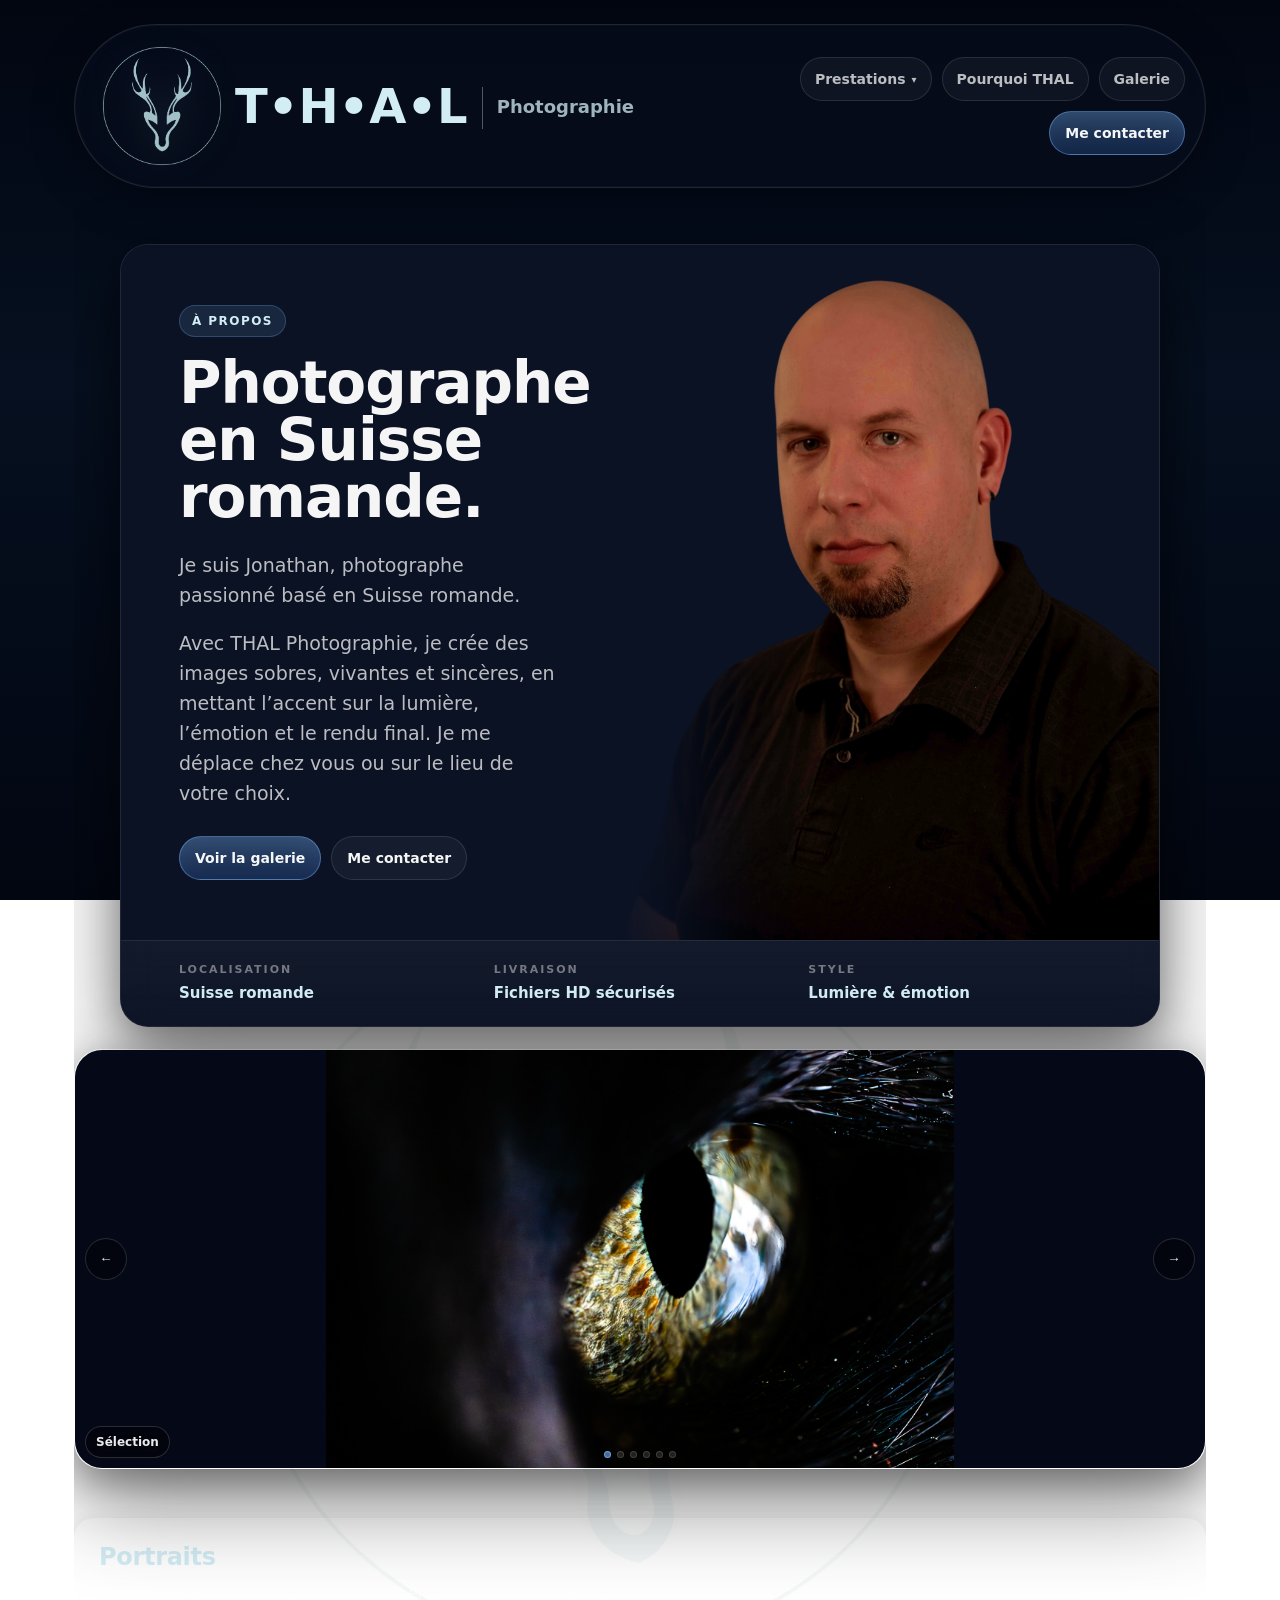
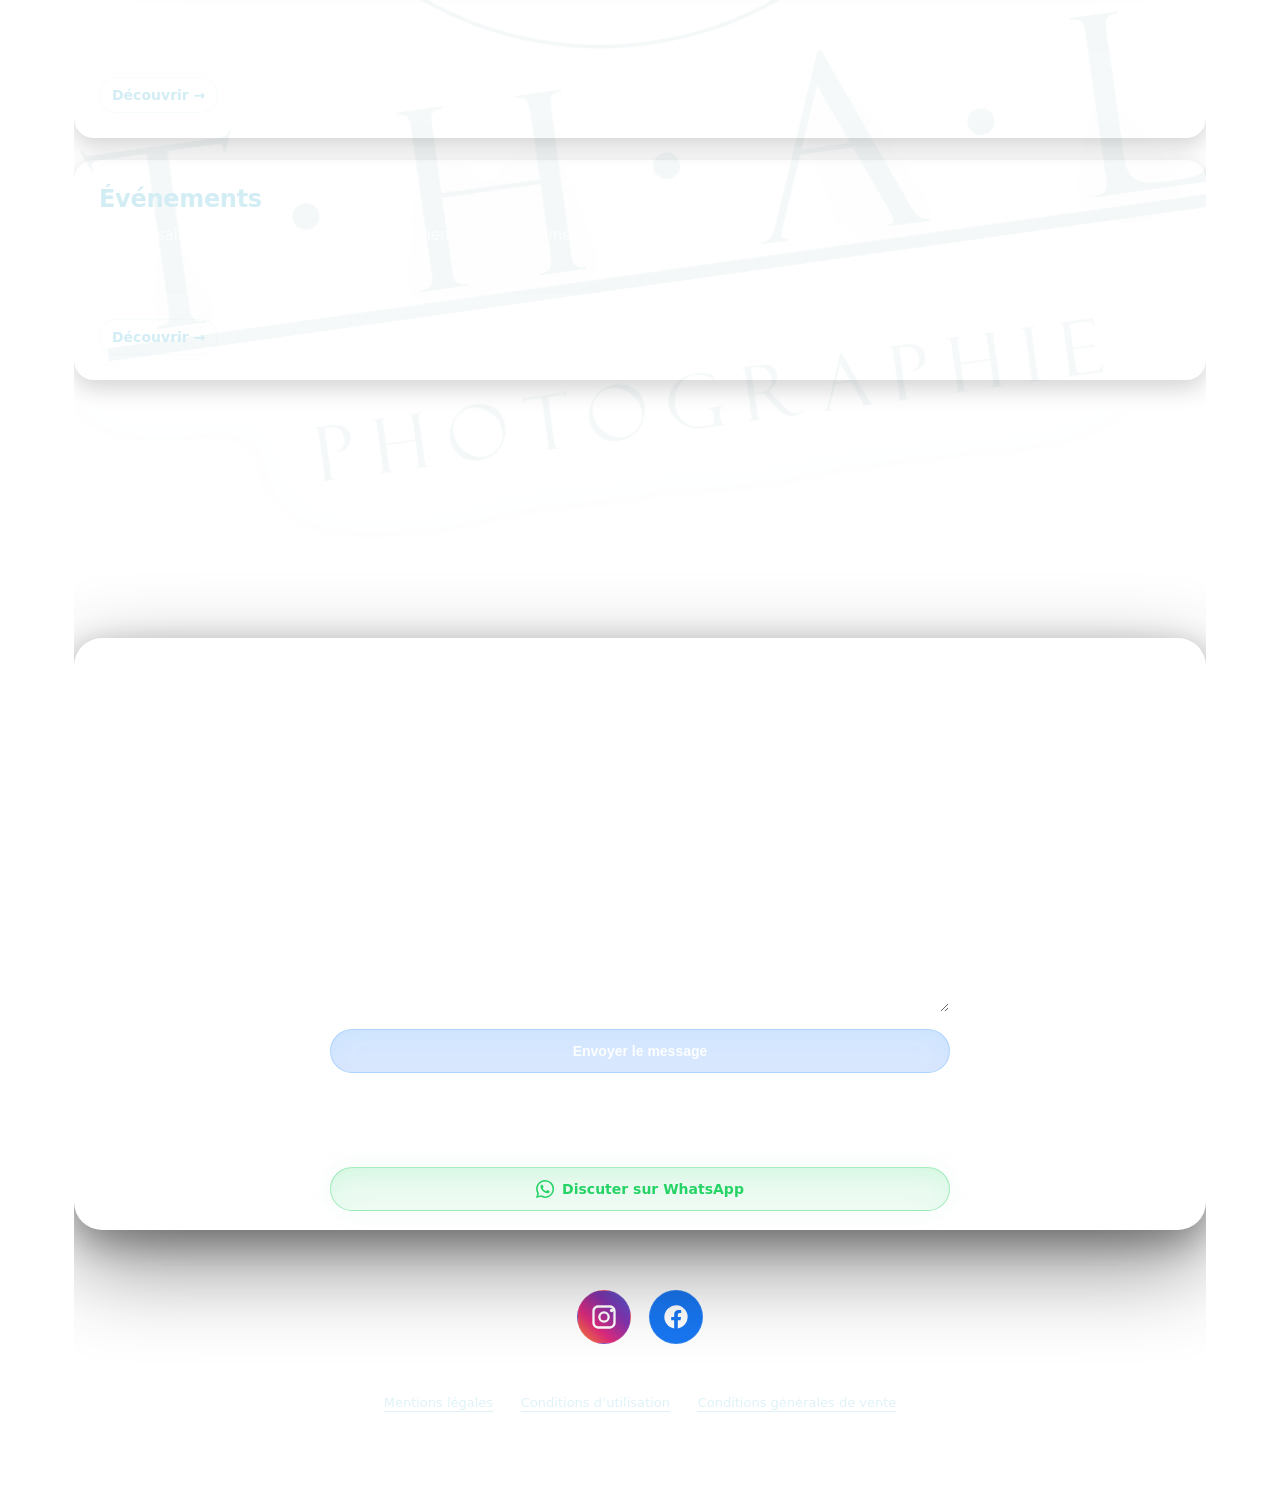
==== commit 14b7a3ad: "Add a visit counter with country breakdown Public pages fire a fire-and-forget beacon to visit_track" ====
--- a/index.html
+++ b/index.html
@@ -451,6 +451,7 @@
           <div class="navDropdownMenu">
             <a href="identite.php">Identité</a>
             <a href="portraits.php">Portraits</a>
+            <a href="animaux.php">Animaux de compagnie</a>
             <a href="reportages.php">Reportages</a>
             <a href="professionnels.php">Professionnels</a>
           </div>
@@ -770,6 +771,8 @@
       if(a) a.blur();
     }, { passive:true });
 
+    fetch("/visit_track.php", { credentials:"same-origin", cache:"no-store", keepalive:true }).catch(()=>{});
+
     const HOME_JSON_URL = new URL("./photos/gallery.auto.json", window.location.href);
     HOME_JSON_URL.searchParams.set("v", Date.now());
 
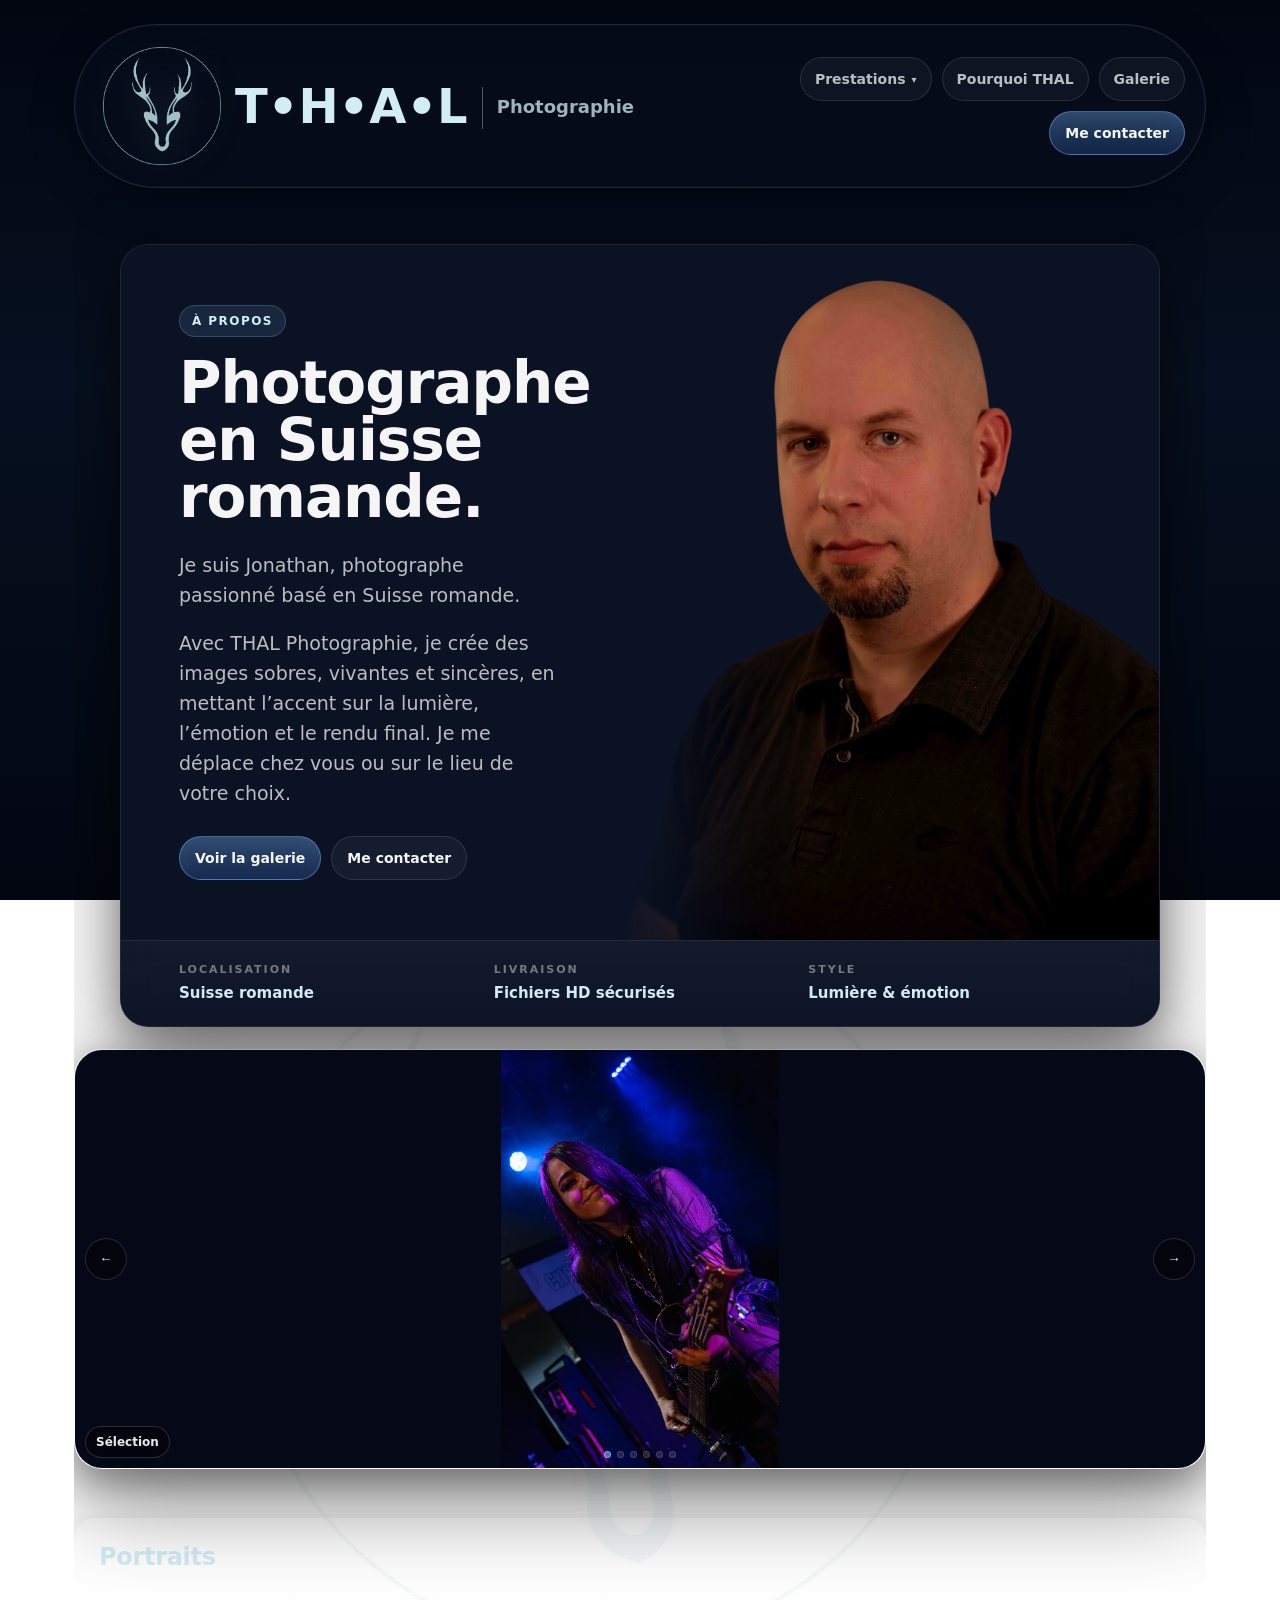
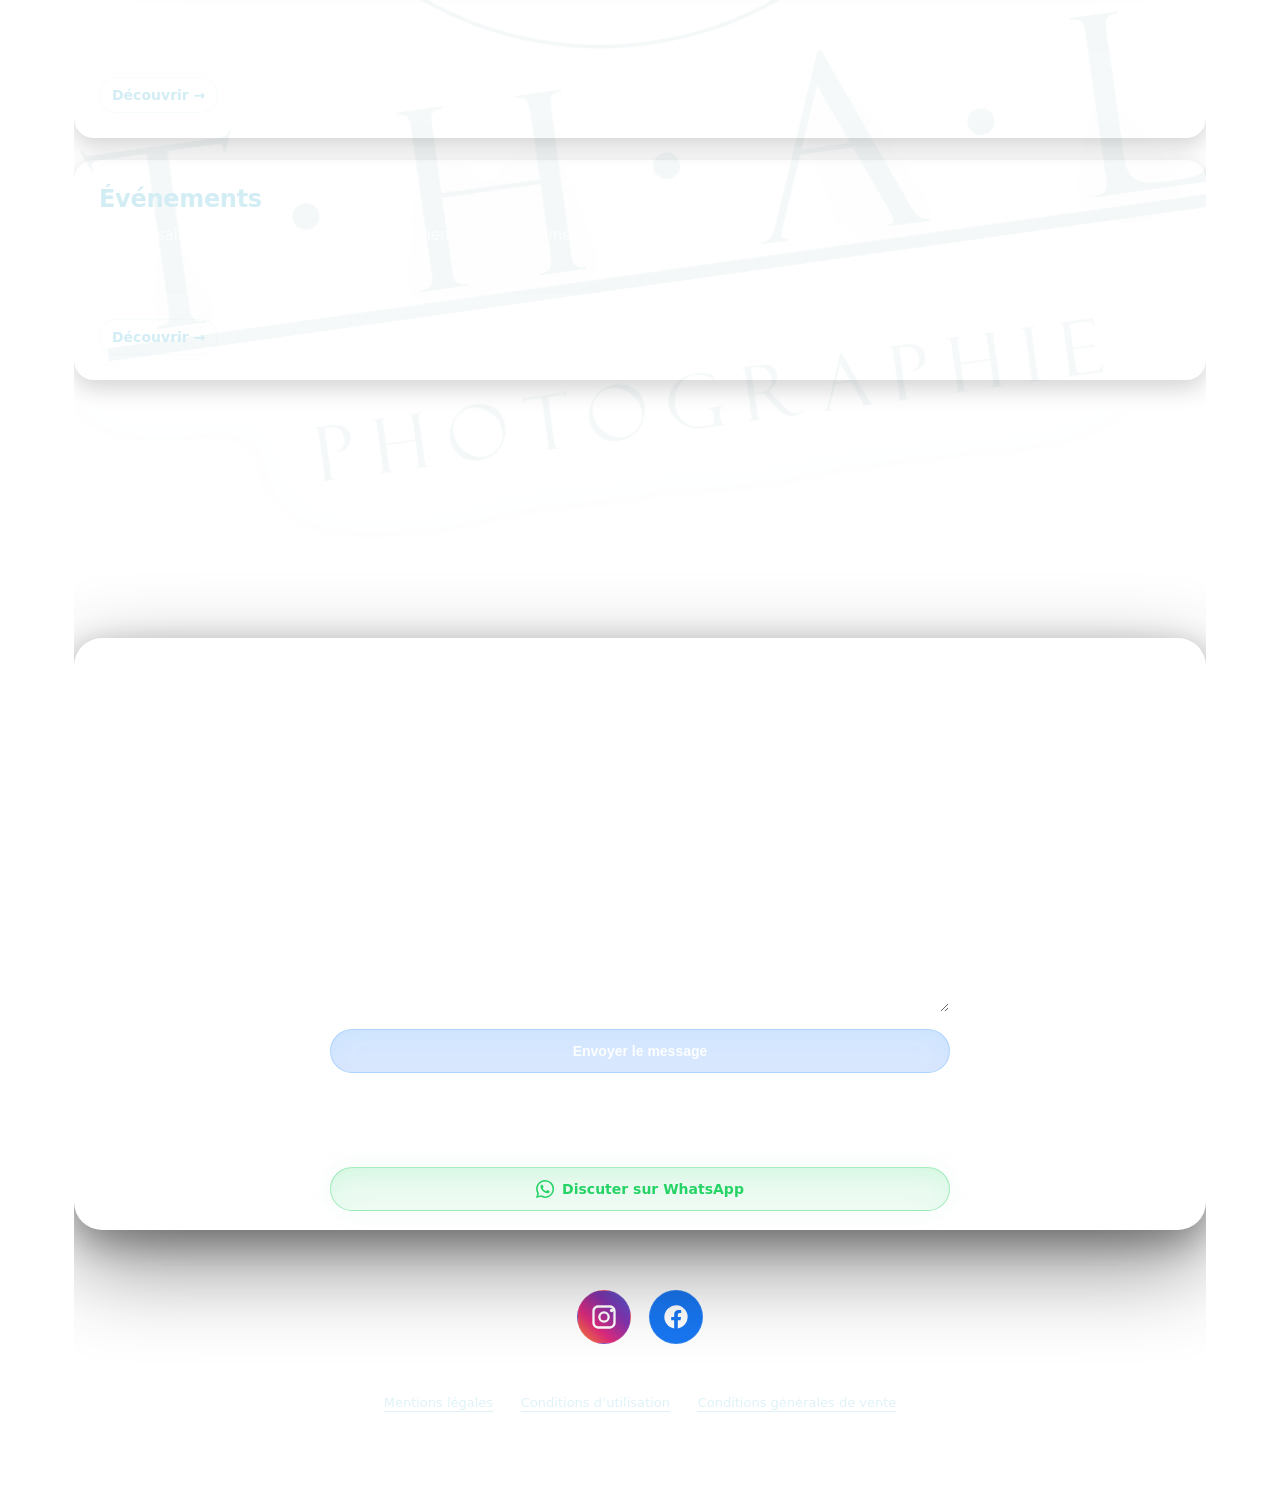
==== commit d6425c51: "Remove em-dashes across the public site Replaced every "—" with punctuation matched to context: comm" ====
--- a/index.html
+++ b/index.html
@@ -3,8 +3,8 @@
 <head>
   <meta charset="utf-8" />
   <meta name="viewport" content="width=device-width, initial-scale=1, viewport-fit=cover" />
-  <title>THAL — Photographie</title>
-  <meta name="description" content="Photographie — portraits, évènements, projets. Galerie moderne et rapide." />
+  <title>THAL Photographie</title>
+  <meta name="description" content="Photographie : portraits, évènements, projets. Galerie moderne et rapide." />
   <meta name="theme-color" content="#070b16" />
 
     <style>
@@ -631,7 +631,7 @@
       </div>
 
       <div class="footer">
-        <div>© <span id="y"></span> THAL — Photographie</div>
+        <div>© <span id="y"></span> THAL Photographie</div>
         <div class="footerLinks">
           <button class="footerLink" type="button" data-modal="mentions">Mentions légales</button>
           <span>•</span>
@@ -692,13 +692,13 @@
         title: "Mentions légales",
         html: `
           <h3>Éditeur du site</h3>
-          <p><strong>THAL — Photographie</strong><br>Jonathan<br>Suisse romande</p>
+          <p><strong>THAL Photographie</strong><br>Jonathan<br>Suisse romande</p>
 
           <h3>Contact</h3>
           <p>E-mail : contact@thalphotographie.ch<br>Téléphone / WhatsApp : +41 78 745 72 42</p>
 
           <h3>Responsabilité</h3>
-          <p>Les informations présentes sur ce site sont fournies à titre indicatif. THAL — Photographie s’efforce de maintenir les contenus à jour, sans garantir l’absence totale d’erreurs.</p>
+          <p>Les informations présentes sur ce site sont fournies à titre indicatif. THAL Photographie s’efforce de maintenir les contenus à jour, sans garantir l’absence totale d’erreurs.</p>
 
           <h3>Droits d’auteur</h3>
           <p>Les textes, photographies, logos, images et éléments graphiques présents sur ce site sont protégés. Toute reproduction, modification ou utilisation sans autorisation écrite préalable est interdite.</p>
@@ -708,7 +708,7 @@
         title: "Conditions d’utilisation",
         html: `
           <h3>Utilisation du site</h3>
-          <p>Ce site présente les prestations, projets et photographies de THAL — Photographie. L’utilisateur s’engage à utiliser le site de manière respectueuse et conforme à la loi.</p>
+          <p>Ce site présente les prestations, projets et photographies de THAL Photographie. L’utilisateur s’engage à utiliser le site de manière respectueuse et conforme à la loi.</p>
 
           <h3>Demandes de contact</h3>
           <p>L’envoi d’un formulaire ou d’un message WhatsApp ne constitue pas une réservation ferme. Chaque projet est confirmé après échange et validation des conditions convenues.</p>
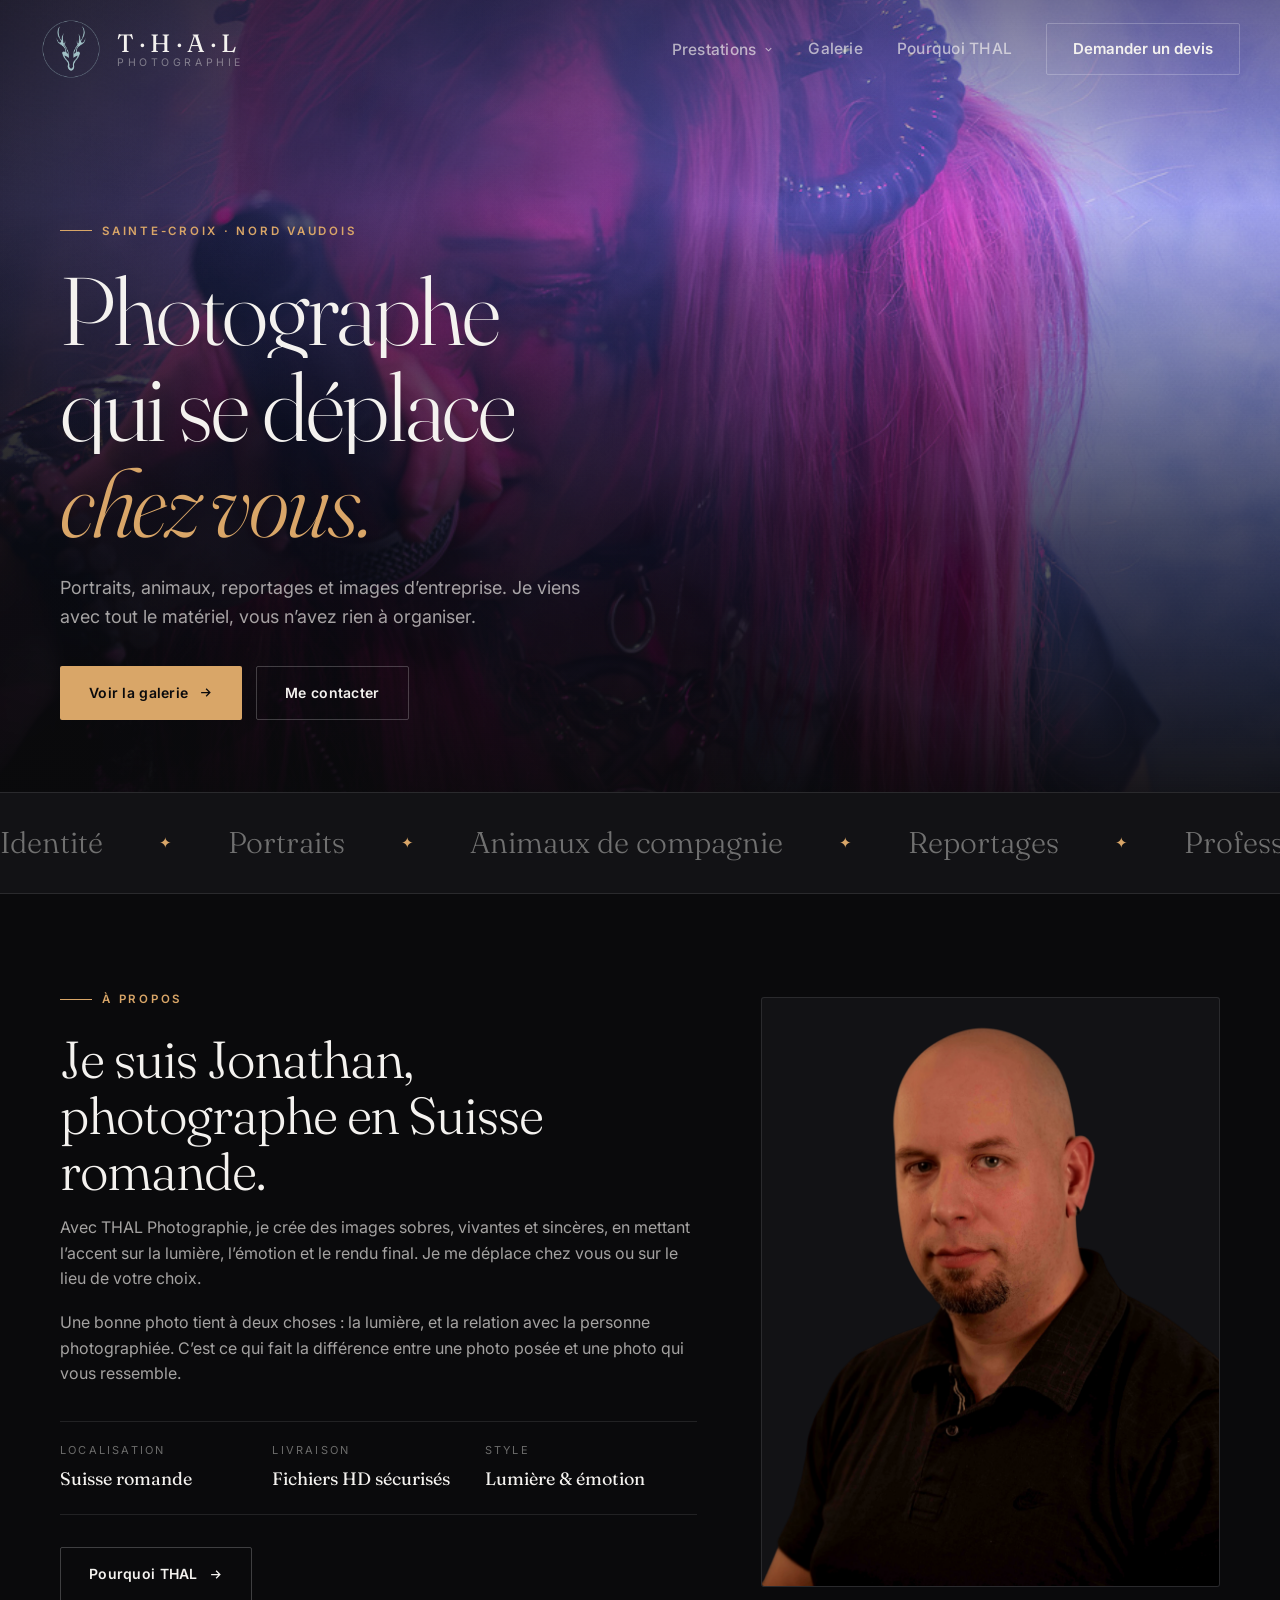
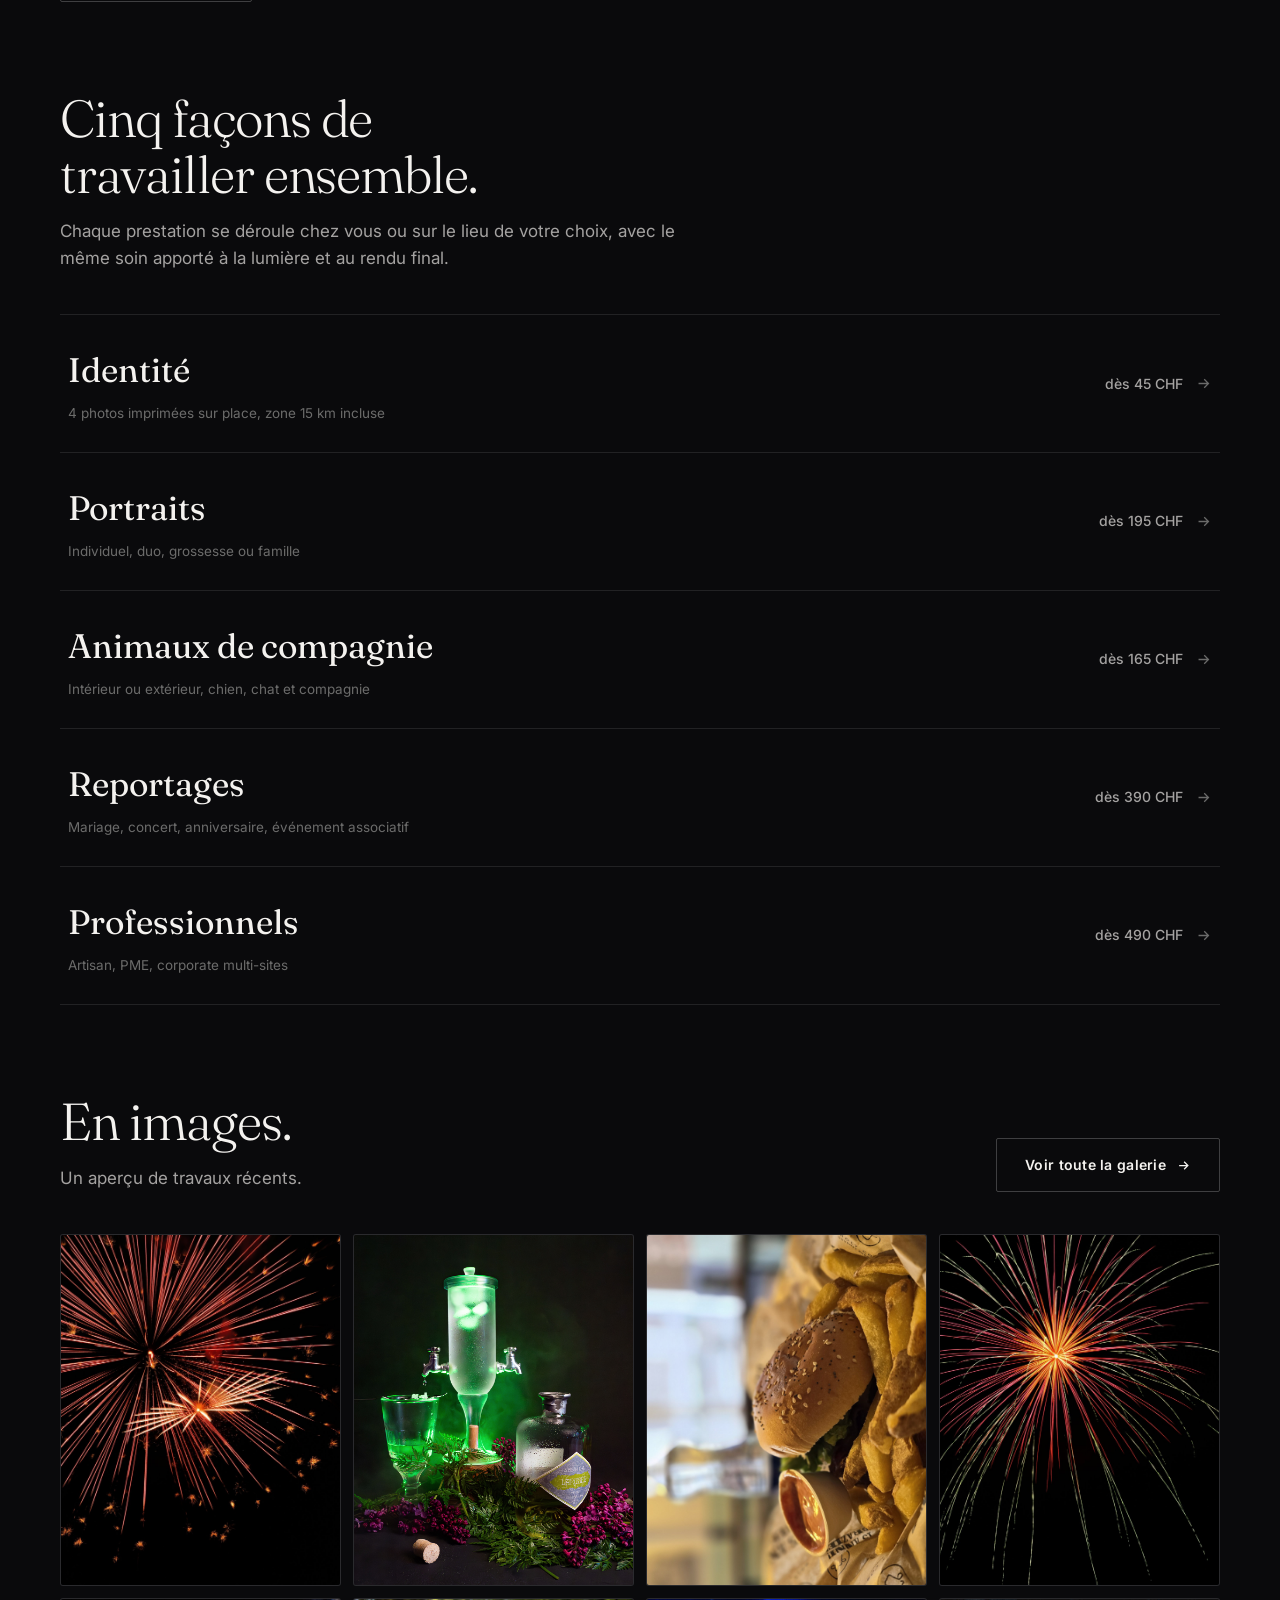
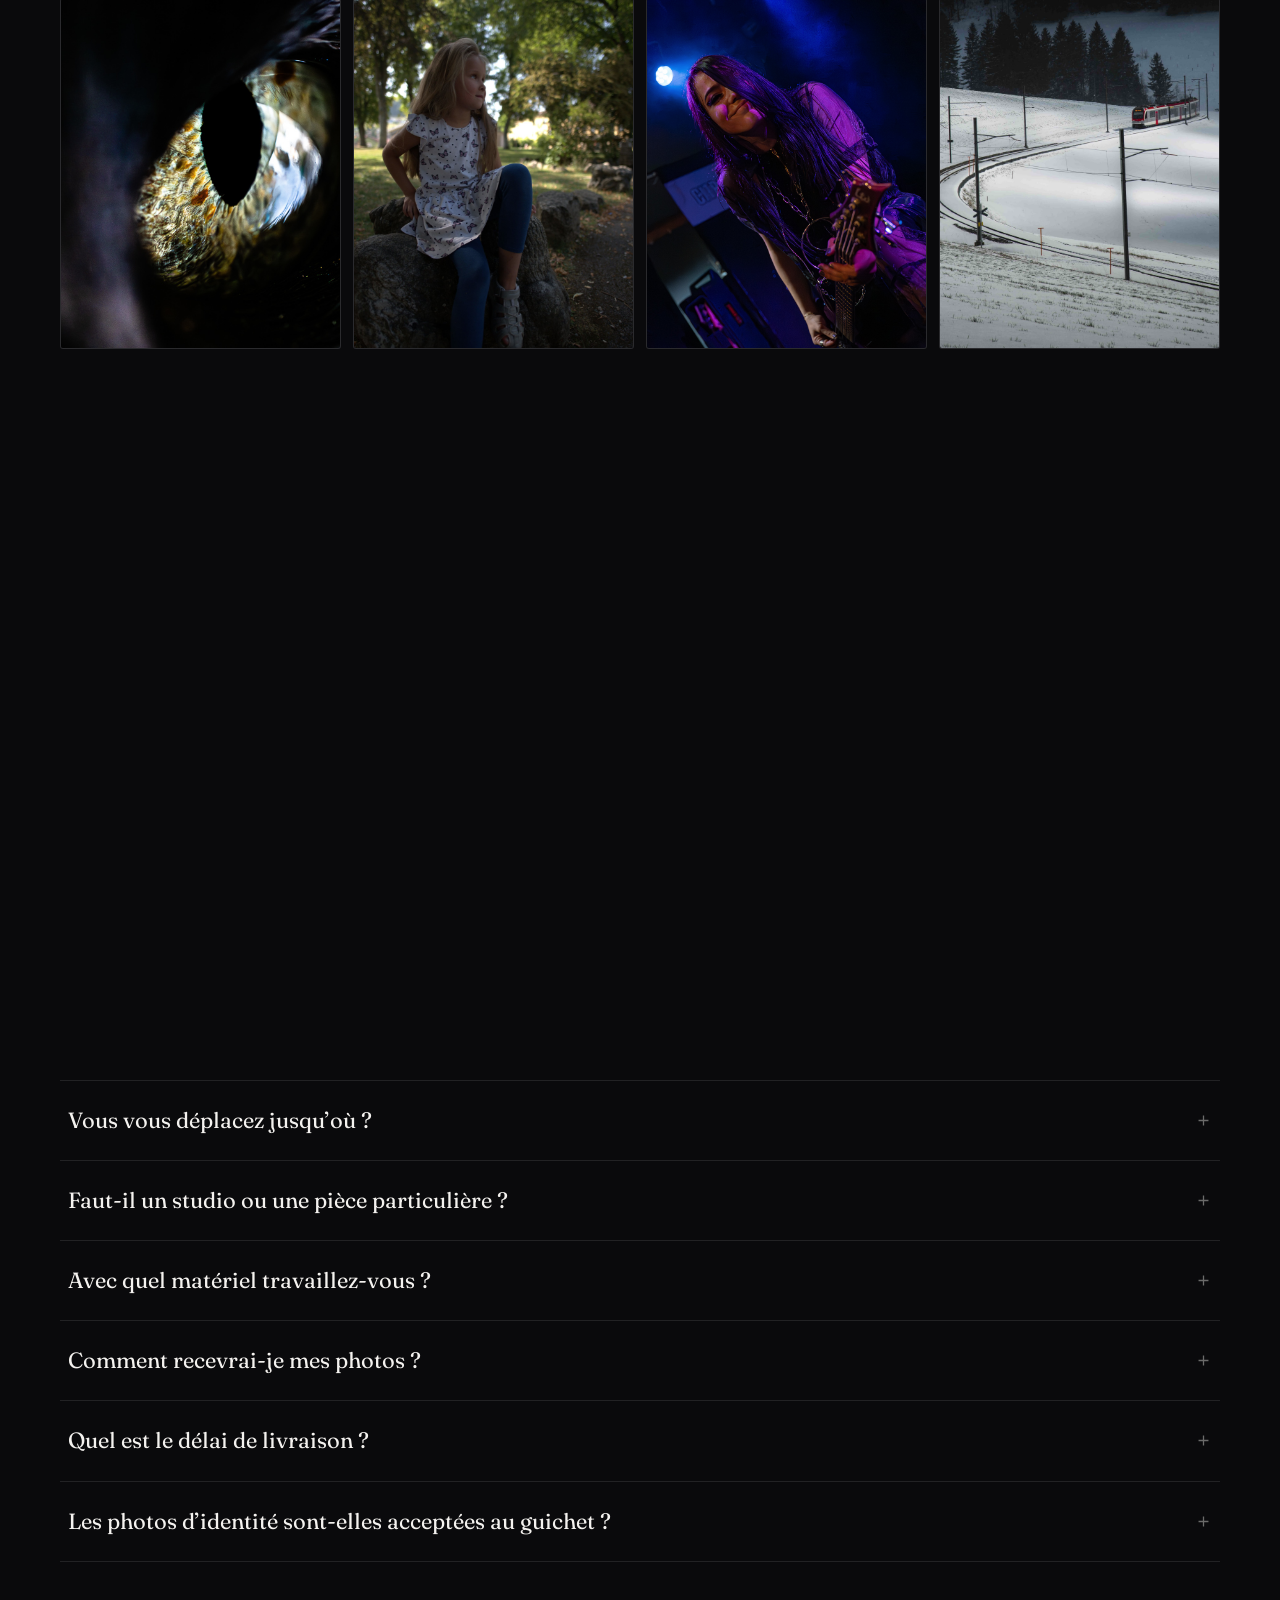
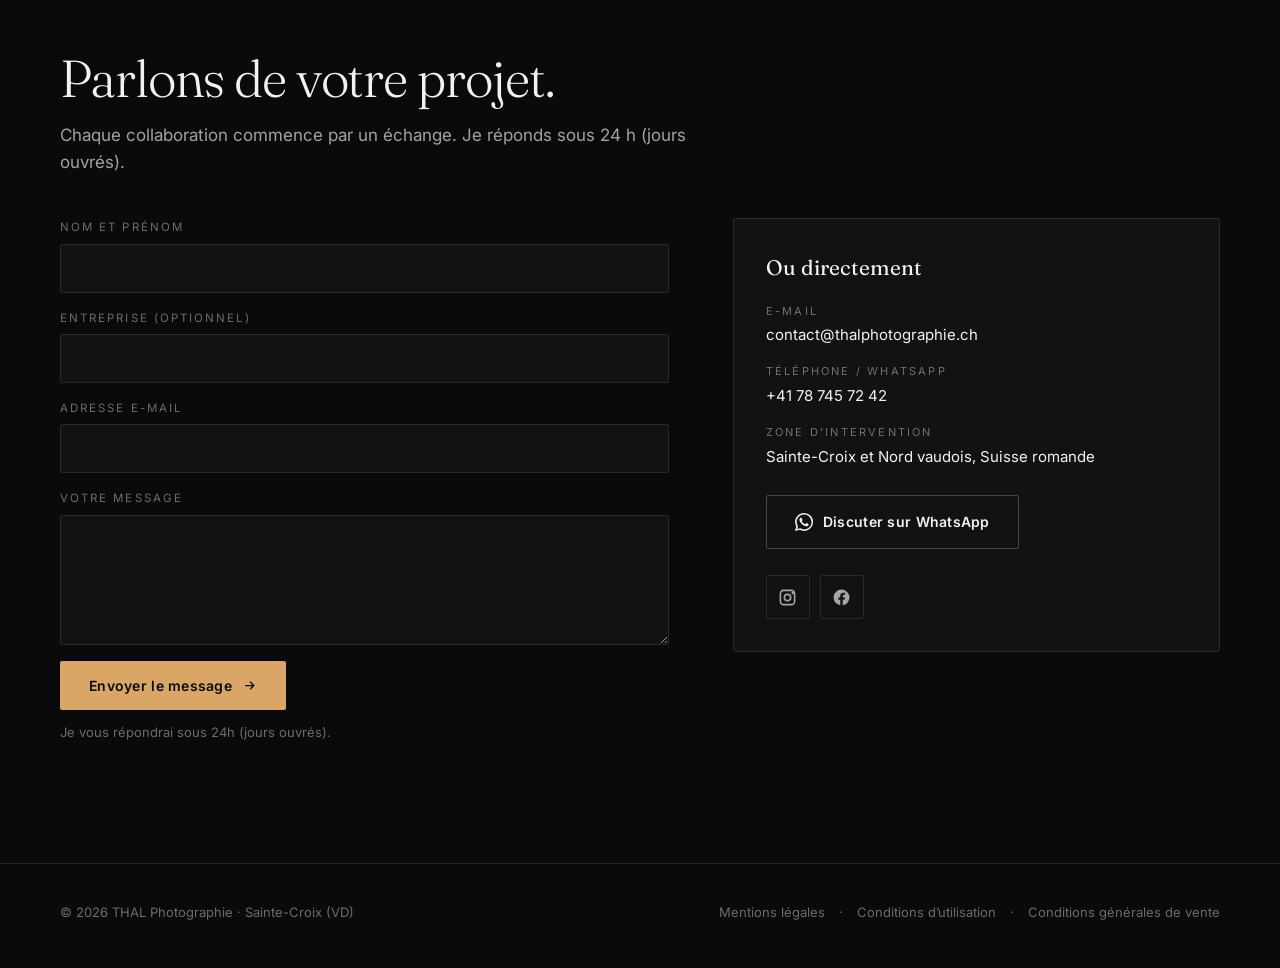
==== commit ea47f0d8: "Redesign the public site around an editorial dark theme Replace the navy frosted-glass look with a n" ====
--- a/index.html
+++ b/index.html
@@ -4,644 +4,312 @@
   <meta charset="utf-8" />
   <meta name="viewport" content="width=device-width, initial-scale=1, viewport-fit=cover" />
   <title>THAL Photographie</title>
-  <meta name="description" content="Photographie : portraits, évènements, projets. Galerie moderne et rapide." />
-  <meta name="theme-color" content="#070b16" />
-
-    <style>
-    :root{
-      --bg:#050816;
-      --bg2:#0b1224;
-      --panel:rgba(255,255,255,.065);
-      --panel2:rgba(255,255,255,.04);
-      --stroke:rgba(255,255,255,.11);
-      --stroke-strong:rgba(255,255,255,.20);
-      --text:rgba(255,255,255,.96);
-      --muted:rgba(255,255,255,.72);
-      --muted2:rgba(255,255,255,.52);
-      --accent:#7cb8ff;
-      --accent2:#b7d7ff;
-      --glow:rgba(124,184,255,.22);
-      --shadow:0 12px 36px rgba(0,0,0,.30), 0 34px 90px rgba(0,0,0,.46);
-      --radius:20px;
-      --radius2:28px;
-      --max:1180px;
-
-      --safe-top:env(safe-area-inset-top, 0px);
-      --safe-right:env(safe-area-inset-right, 0px);
-      --safe-bottom:env(safe-area-inset-bottom, 0px);
-      --safe-left:env(safe-area-inset-left, 0px);
-
-      --pad:clamp(14px, 2.6vw, 24px);
-      --gap:clamp(14px, 2.4vw, 22px);
-      --h1:clamp(38px, 7vw, 68px);
-      --lead:clamp(16px, 2.4vw, 19px);
-    }
-
-    *{box-sizing:border-box; max-width:100%;}
-    html,body{height:100%;}
-    html{-webkit-text-size-adjust:100%; scroll-behavior:smooth;}
-    body{
-      margin:0;
-      font-family:ui-sans-serif, system-ui, -apple-system, Segoe UI, Roboto, Helvetica, Arial, "Apple Color Emoji","Segoe UI Emoji";
-      color:var(--text);
-      background:
-        radial-gradient(circle at 8% 6%, rgba(124,184,255,.20), transparent 0 32%),
-        radial-gradient(circle at 92% 12%, rgba(211,237,245,.10), transparent 0 28%),
-        radial-gradient(circle at 80% 88%, rgba(37,211,102,.055), transparent 0 26%),
-        radial-gradient(circle at 35% 100%, rgba(124,184,255,.08), transparent 0 36%),
-        linear-gradient(180deg, #020611 0%, #061020 42%, #020611 100%);
-      background-attachment:fixed;
-      overflow-x:hidden;
-      padding-top:var(--safe-top);
-      padding-right:var(--safe-right);
-      padding-bottom:calc(var(--safe-bottom) + 10px);
-      padding-left:var(--safe-left);
-    }
-
-    body::before{
-      content:"";
-      position:fixed;
-      inset:0;
-      pointer-events:none;
-      z-index:-1;
-      opacity:.35;
-      background:
-        linear-gradient(rgba(255,255,255,.018) 1px, transparent 1px),
-        linear-gradient(90deg, rgba(255,255,255,.014) 1px, transparent 1px);
-      background-size:56px 56px;
-      mask-image:radial-gradient(circle at 50% 28%, black, transparent 78%);
-      -webkit-mask-image:radial-gradient(circle at 50% 28%, black, transparent 78%);
-    }
-
-    body::after{
-      content:"";
-      position:fixed;
-      inset:0;
-      pointer-events:none;
-      z-index:-1;
-      opacity:.6;
-      background:
-        radial-gradient(circle at 50% 6%, rgba(255,255,255,.045), transparent 0 18%),
-        radial-gradient(circle at 50% 120%, rgba(124,184,255,.07), transparent 0 35%);
-    }
-
-    a{color:inherit; text-decoration:none;}
-    .wrap{max-width:var(--max); margin:0 auto; padding:var(--pad) var(--pad) 70px;}
-
-    .nav{
-      display:flex;
-      align-items:center;
-      justify-content:space-between;
-      gap:12px;
-      padding:10px 12px;
-      border:1px solid rgba(255,255,255,.11);
-      background:rgba(8,13,28,.62);
-      border-radius:999px;
-      backdrop-filter:blur(18px);
-      -webkit-backdrop-filter:blur(18px);
-      box-shadow:0 14px 45px rgba(0,0,0,.28), 0 0 0 1px rgba(124,184,255,.04) inset;
-      position:sticky;
-      top:calc(10px + var(--safe-top));
-      z-index:50;
-    }
-
-    .brand{display:flex; align-items:center; gap:8px; padding:6px 10px; min-width:0; flex-shrink:0;}
-    .brand img{
-      height:130px;
-      width:auto;
-      display:block;
-      flex-shrink:0;
-      filter:drop-shadow(0 0 15px rgba(124,184,255,.25)) drop-shadow(0 6px 15px rgba(0,0,0,.45));
-    }
-    .brand .name{display:flex; align-items:center; gap:14px;}
-    .brandTitle{color:#d3edf5; font-size:48px; font-weight:900; line-height:1;}
-    .divider{width:1px; height:42px; background:rgba(211,237,245,.35); position:relative; top:2px;}
-    .subtitle{color:rgba(211,237,245,.75); font-size:18px; font-weight:600; line-height:1; position:relative; top:1px;}
-
-    .navlinks{display:flex; align-items:center; gap:10px; padding:6px 8px; flex-wrap:wrap; justify-content:flex-end;}
-
-    .chip,.btn,.ghost{
-      min-height:44px;
-      display:inline-flex;
-      align-items:center;
-      justify-content:center;
-      border-radius:999px;
-      font-size:14px;
-      transition:transform .16s ease, background .2s ease, border-color .2s ease, filter .2s ease;
-    }
-
-    .chip{padding:10px 14px; border:1px solid var(--stroke); background:rgba(255,255,255,.045); color:var(--muted); font-weight:650;}
-    .chip:hover{transform:translateY(-1px); background:rgba(255,255,255,.075); border-color:rgba(255,255,255,.20);}
-
-    .navDropdown{position:relative;}
-    .navDropdownToggle{gap:6px; font-family:inherit;}
-    .navDropdownToggle .caret{font-size:10px; transition:transform .2s ease; display:inline-block;}
-    .navDropdownToggle[aria-expanded="true"] .caret{transform:rotate(180deg);}
-    .navDropdownMenu{
-      position:absolute; top:calc(100% + 8px); left:50%; transform:translateX(-50%);
-      min-width:190px; padding:8px; display:none; flex-direction:column; gap:2px;
-      border-radius:16px; border:1px solid rgba(255,255,255,.14);
-      background:rgba(8,13,28,.97); backdrop-filter:blur(18px); -webkit-backdrop-filter:blur(18px);
-      box-shadow:0 14px 45px rgba(0,0,0,.38); z-index:60;
-    }
-    .navDropdownMenu.open{display:flex;}
-    .navDropdownMenu a{padding:9px 12px; border-radius:10px; color:var(--muted); font-weight:650; font-size:13px; text-align:left;}
-    .navDropdownMenu a:hover{background:rgba(255,255,255,.06); color:var(--text);}
-
-    .btn{padding:10px 15px; border:1px solid rgba(124,184,255,.44); background:linear-gradient(180deg, rgba(124,184,255,.34), rgba(59,130,246,.18)); color:var(--text); font-weight:800; box-shadow:0 0 30px rgba(124,184,255,.08) inset;}
-    .btn:hover{transform:translateY(-1px); filter:brightness(1.08); border-color:rgba(124,184,255,.72);}
-    .btn:disabled{cursor:not-allowed; opacity:.7; transform:none;}
-
-    .ghost{padding:10px 15px; border:1px solid var(--stroke); background:rgba(255,255,255,.045); color:var(--text); font-weight:800;}
-    .ghost:hover{transform:translateY(-1px); background:rgba(255,255,255,.075);}
-
-    .hero{position:relative; overflow:hidden; padding:clamp(30px, 5vw, 56px) 0 26px;}
-    .bg-logo{position:absolute; top:52%; left:50%; transform:translate(-50%,-50%) rotate(-8deg); width:min(1600px,180vw); opacity:.15; pointer-events:none; z-index:0; filter:drop-shadow(0 0 45px rgba(124,184,255,.18)); user-select:none; mix-blend-mode:screen;}
-    .heroGrid{position:relative; z-index:1; display:grid; grid-template-columns:1fr; gap:var(--gap); align-items:stretch;}
-
-    .card{
-      border:1px solid rgba(255,255,255,.09);
-      background:linear-gradient(180deg, rgba(255,255,255,.085), rgba(255,255,255,.035));
-      border-radius:var(--radius2);
-      box-shadow:var(--shadow);
-      backdrop-filter:blur(18px);
-      -webkit-backdrop-filter:blur(18px);
-    }
-
-    .heroMain{overflow:hidden; position:relative;}
-    .heroMain::after{content:""; position:absolute; inset:auto -10% -45% 35%; height:180px; background:radial-gradient(closest-side, rgba(124,184,255,.16), transparent 70%); pointer-events:none;}
-    .heroMain h1{margin:0 0 12px; font-size:var(--h1); line-height:1.01; letter-spacing:-1.1px;}
-    .heroMain p{margin:0 0 18px; color:var(--muted); max-width:62ch; line-height:1.58; font-size:var(--lead);}
-    .actions{display:flex; gap:10px; flex-wrap:wrap; margin-top:10px; position:relative; z-index:1;}
-
-    .sectionTitle{margin:22px 2px 12px; color:var(--muted); font-weight:800; font-size:13px; letter-spacing:.14em; text-transform:uppercase;}
-
-    /* Hero propre : grille stable, photo à droite, pas de position:absolute */
-    .heroMainPremium{
-      max-width:1040px;
-      margin:0 auto;
-      padding:0;
-      display:grid;
-      grid-template-columns:48% 52%;
-      overflow:hidden;
-      isolation:isolate;
-      border-radius:28px;
-      border:1px solid rgba(255,255,255,.09);
-      background:#0b1224;
-      box-shadow:var(--shadow);
-    }
-
-    .heroMainPremium::after{display:none;}
-
-    .heroContent{
-      padding:clamp(28px, 5vw, 58px);
-      position:relative;
-      z-index:2;
-      display:flex;
-      flex-direction:column;
-      justify-content:center;
-      min-width:0;
-      background:#0b1224;
-    }
-
-    .heroKicker{
-      display:inline-flex;
-      align-items:center;
-      width:max-content;
-      margin:0 0 18px;
-      padding:8px 12px;
-      border-radius:999px;
-      border:1px solid rgba(124,184,255,.24);
-      background:rgba(124,184,255,.12);
-      color:#d3edf5;
-      font-size:12px;
-      font-weight:900;
-      letter-spacing:.12em;
-      text-transform:uppercase;
-    }
-
-    .heroMainPremium h1{
-      font-size:clamp(42px, 5.4vw, 70px);
-      line-height:.98;
-      letter-spacing:-1.6px;
-      margin:0 0 24px;
-      max-width:9ch;
-    }
-    .heroLead{
-      font-size:clamp(16px, 2vw, 19px);
-      color:rgba(255,255,255,.72);
-      max-width:560px;
-      margin:0 0 18px;
-      line-height:1.65;
-    }
-    .heroTextSmall{
-      margin:0 0 28px;
-      color:rgba(255,255,255,.66);
-      font-size:15px;
-      line-height:1.65;
-      max-width:560px;}
-
-    .heroPhoto{
-      position:relative;
-      min-height:560px;
-      overflow:hidden;
-      background:#0b1224;
-    }
-
-    .heroPhoto::before{display:none;}
-
-    .heroPhoto img{
-      width:100%;
-      height:100%;
-      display:block;
-      object-fit:cover;
-      object-position:center center;
-      filter:brightness(.94);
-      -webkit-mask-image:linear-gradient(
-        to right,
-        transparent 0%,
-        rgba(0,0,0,.15) 8%,
-        rgba(0,0,0,.45) 15%,
-        rgba(0,0,0,.85) 25%,
-        black 35%
-      );
-      mask-image:linear-gradient(
-        to right,
-        transparent 0%,
-        rgba(0,0,0,.15) 8%,
-        rgba(0,0,0,.45) 15%,
-        rgba(0,0,0,.85) 25%,
-        black 35%
-      );
-    }
-
-    .heroPhotoPlaceholder{height:100%; min-height:560px; display:flex; align-items:center; justify-content:center; padding:28px; color:rgba(255,255,255,.58); text-align:center; font-weight:800; line-height:1.45; border-left:1px solid rgba(255,255,255,.08);}
-
-    .heroMeta{
-      margin-top:0;
-      padding:22px clamp(28px, 5vw, 58px);
-      border-top:1px solid rgba(255,255,255,.09);
-      display:grid;
-      grid-template-columns:repeat(3,1fr);
-      gap:22px;
-      position:relative;
-      z-index:4;
-      grid-column:1 / -1;
-      background:linear-gradient(180deg, rgba(255,255,255,.035), rgba(255,255,255,.018));
-      backdrop-filter:blur(16px);
-      -webkit-backdrop-filter:blur(16px);
-    }
-    .metaItem{display:flex; flex-direction:column; gap:7px; min-width:0;}
-    .metaLabel{font-size:11px; letter-spacing:.18em; text-transform:uppercase; color:rgba(255,255,255,.42); font-weight:850;}
-    .metaValue{color:#d3edf5; font-size:15px; font-weight:750; line-height:1.35;}
-
-    .featured{position:relative; z-index:1; margin-top:var(--gap); height:clamp(280px,48vw,520px); overflow:hidden; cursor:pointer;}
-    .featured .carouselTrack,.featured .carouselSlide,.featured .carouselSlide img{height:100%;}
-    .featured .carouselSlide img{object-fit:contain; background:#050816;}
-
-    .grid3{display:grid; grid-template-columns:repeat(3,1fr); gap:var(--gap);}
-    .service{padding:18px; border-radius:var(--radius); border:1px solid rgba(255,255,255,.09); background:linear-gradient(180deg, rgba(255,255,255,.065), rgba(255,255,255,.032)); transition:transform .25s ease, border-color .25s ease, background .25s ease, box-shadow .25s ease; display:grid; gap:14px; box-shadow:0 8px 24px rgba(0,0,0,.18);}
-    .service:hover{transform:translateY(-4px); border-color:rgba(124,184,255,.30); background:linear-gradient(180deg, rgba(255,255,255,.085), rgba(255,255,255,.042)); box-shadow:0 12px 30px rgba(0,0,0,.28), 0 0 40px rgba(124,184,255,.08);}
-    .serviceLink{min-height:220px; padding:24px; align-content:space-between; cursor:pointer;}
-    .serviceLink h3{font-size:24px; margin:0 0 10px; color:#d3edf5; letter-spacing:-.3px;}
-    .serviceLink p{margin:0; color:var(--muted); font-size:15px; line-height:1.6;}
-    .serviceCta{margin-top:22px; display:inline-flex; align-items:center; width:max-content; gap:8px; color:#d3edf5; font-weight:800; font-size:14px; padding:9px 12px; border-radius:999px; border:1px solid rgba(211,237,245,.18); background:rgba(255,255,255,.035);}
-    .serviceLink:hover .serviceCta{border-color:rgba(124,184,255,.45); background:rgba(124,184,255,.10);}
-
-    .carousel{position:relative; border-radius:16px; overflow:hidden; border:1px solid rgba(255,255,255,.10); background:rgba(0,0,0,.28); height:220px; touch-action:pan-y;}
-    .carouselTrack{position:relative; width:100%; height:100%;}
-    .carouselSlide{position:absolute; inset:0; opacity:0; transition:opacity 1s ease; z-index:1; background:#000;}
-    .carouselSlide.active{opacity:1; z-index:2;}
-    .carouselSlide img{width:100%; height:100%; display:block; object-fit:cover; background:#000;}
-    .svcBadge{position:absolute; left:10px; bottom:10px; padding:8px 10px; border-radius:999px; border:1px solid rgba(255,255,255,.16); background:rgba(0,0,0,.40); backdrop-filter:blur(10px); -webkit-backdrop-filter:blur(10px); font-size:12px; font-weight:850; color:rgba(255,255,255,.92); z-index:3;}
-    .cNav{position:absolute; inset:0; pointer-events:none; display:flex; align-items:center; justify-content:space-between; padding:10px; z-index:6;}
-    .cBtn{pointer-events:auto; width:42px; height:42px; border-radius:999px; border:1px solid rgba(255,255,255,.15); background:rgba(0,0,0,.32); color:rgba(255,255,255,.92); font-weight:900; cursor:pointer; display:flex; align-items:center; justify-content:center; backdrop-filter:blur(10px); -webkit-backdrop-filter:blur(10px);}
-    .cBtn:hover{background:rgba(0,0,0,.48);}
-    .cBtn:disabled{opacity:.35; cursor:not-allowed;}
-    .cDots{position:absolute; left:12px; right:12px; bottom:10px; display:flex; justify-content:center; gap:6px; pointer-events:none; z-index:6;}
-    .dot{width:7px; height:7px; border-radius:999px; border:1px solid rgba(255,255,255,.20); background:rgba(255,255,255,.16); opacity:.75;}
-    .dot.on{background:rgba(124,184,255,.58); border-color:rgba(124,184,255,.72); opacity:1;}
-    .carouselEmpty{height:100%; display:flex; align-items:center; justify-content:center; color:rgba(255,255,255,.65); font-weight:850; letter-spacing:.2px; background:rgba(0,0,0,.25);}
-
-    .contactInner{max-width:620px; margin:0 auto;}
-    .contactForm{display:grid; gap:12px;}
-    .contactForm input,.contactForm textarea{width:100%; border-radius:12px; border:1px solid rgba(255,255,255,.13); background:rgba(255,255,255,.052); color:var(--text); font-family:inherit; font-size:13px; line-height:1.2; transition:border-color .2s ease, background .2s ease;}
-    .contactForm input{padding:8px 12px; height:36px;}
-    .contactForm textarea{padding:10px 12px; min-height:140px; resize:vertical;}
-    .contactForm input::placeholder,.contactForm textarea::placeholder{color:rgba(255,255,255,.48);}
-    .contactForm input:focus,.contactForm textarea:focus{outline:none; border-color:rgba(124,184,255,.72); background:rgba(255,255,255,.075);}
-    .contactForm .hp{position:absolute; left:-9999px; width:1px; height:1px; opacity:0; pointer-events:none;}
-    .formNote{color:rgba(255,255,255,.56); font-size:13px; margin-top:-2px;}
-    .formStatus{margin-top:6px; font-size:13px; color:rgba(255,255,255,.75);}
-    .formStatus.ok{color:rgba(170,255,210,.92);}
-    .formStatus.err{color:rgba(255,170,170,.92);}
-    .contactDivider{display:flex; align-items:center; gap:12px; margin:6px 0; color:rgba(255,255,255,.45); font-size:13px; font-weight:700;}
-    .contactDivider::before,.contactDivider::after{content:""; height:1px; flex:1; background:rgba(255,255,255,.10);}
-    .whatsappBtn{width:100%; justify-content:center; gap:8px; color:#25D366; border-color:rgba(37,211,102,.38); background:linear-gradient(180deg, rgba(37,211,102,.14), rgba(37,211,102,.045)); box-shadow:0 0 26px rgba(37,211,102,.08) inset, 0 0 28px rgba(37,211,102,.06);}
-    .whatsappBtn:hover{border-color:rgba(37,211,102,.62); background:linear-gradient(180deg, rgba(37,211,102,.22), rgba(37,211,102,.075)); box-shadow:0 0 20px rgba(37,211,102,.18), 0 0 42px rgba(37,211,102,.10);}
-
-    .socialSection{margin-top:30px; text-align:center;}
-    .socialTitle{color:rgba(255,255,255,.72); font-size:14px; font-weight:700; margin-bottom:14px;}
-    .socialIcons{display:flex; justify-content:center; gap:18px; margin-bottom:18px;}
-    .socialIcon{width:54px; height:54px; border-radius:999px; display:flex; align-items:center; justify-content:center; transition:.25s ease; border:1px solid rgba(255,255,255,.10);}
-    .socialIcon svg{width:28px; height:28px;}
-    .instagram{color:#fff; background:linear-gradient(45deg, #f58529, #dd2a7b, #8134af, #515bd4);}
-    .facebook{color:#fff; background:#1877F2;}
-    .socialIcon:hover{transform:translateY(-3px) scale(1.08);}
-    .instagram:hover{box-shadow:0 0 25px rgba(221,42,123,.45);}
-    .facebook:hover{box-shadow:0 0 25px rgba(24,119,242,.45);}
-
-    .footer{margin-top:26px; color:var(--muted2); font-size:13px; text-align:center; display:flex; flex-direction:column; align-items:center; gap:10px;}
-    .footerLinks{display:flex; justify-content:center; flex-wrap:wrap; gap:10px;}
-    .footerLink{border:0; padding:0; background:transparent; color:rgba(211,237,245,.72); font:inherit; cursor:pointer; text-decoration:underline; text-underline-offset:4px;}
-    .footerLink:hover{color:#d3edf5;}
-
-    .legalModal{position:fixed; inset:0; z-index:200; display:none; align-items:center; justify-content:center; padding:calc(var(--safe-top) + 18px) calc(var(--safe-right) + 18px) calc(var(--safe-bottom) + 18px) calc(var(--safe-left) + 18px); background:rgba(2,6,17,.62); backdrop-filter:blur(18px); -webkit-backdrop-filter:blur(18px);}
-    .legalModal.open{display:flex;}
-    .legalBox{width:min(760px,100%); max-height:min(78vh,760px); overflow:auto; border:1px solid rgba(255,255,255,.14); border-radius:26px; background:linear-gradient(180deg, rgba(12,18,34,.88), rgba(5,8,22,.82)); box-shadow:0 24px 80px rgba(0,0,0,.55); padding:clamp(20px,4vw,34px);}
-    .legalHead{display:flex; align-items:flex-start; justify-content:space-between; gap:16px; margin-bottom:18px;}
-    .legalHead h2{margin:0; color:#d3edf5; font-size:clamp(22px,3vw,32px);}
-    .legalClose{width:42px; height:42px; border-radius:999px; border:1px solid rgba(255,255,255,.14); background:rgba(255,255,255,.055); color:var(--text); font-size:22px; cursor:pointer;}
-    .legalContent{color:rgba(255,255,255,.72); font-size:14px; line-height:1.7;}
-    .legalContent h3{color:#d3edf5; margin:22px 0 8px; font-size:17px;}
-    .legalContent p{margin:0 0 12px;}
-
-    .reveal{opacity:0; transform:translateY(10px); transition:opacity .6s ease, transform .6s ease;}
-    .reveal.on{opacity:1; transform:translateY(0);}
-
-    @media (max-width:900px){
-
-  .heroMainPremium{
-    grid-template-columns:1fr;
-  }
-
-  .heroContent{
-    grid-row:1;
-  }
-
-  .heroPhoto{
-    grid-row:2;
-    min-height:320px;
-  }
-
-  .heroMeta{
-    grid-row:3;
-  }
-}
-      .heroMainPremium h1{font-size:clamp(38px,10vw,58px); letter-spacing:-1px;}
-      .grid3{grid-template-columns:1fr;}
-      .bg-logo{left:50%; width:min(1300px,150vw); opacity:.12;}
-      .featured{height:clamp(260px,56vw,420px);}
-    }
-
-    @media (max-width:720px){
-      .heroPhoto{min-height:310px;}
-      .heroContent{padding:24px 20px 6px;}
-      .heroMainPremium h1{font-size:clamp(36px,12vw,52px); max-width:9ch;}
-      .heroLead{font-size:16px;}
-      .heroTextSmall{font-size:14px;}
-      .heroMeta{padding:18px 20px; grid-template-columns:1fr; gap:0;}
-      .metaItem{padding:12px 0; border-bottom:1px solid rgba(255,255,255,.07);}
-      .metaItem:last-child{border-bottom:0;}
-    }
-
-    @media (max-width:620px){
-      .wrap{padding:10px 14px 60px;}
-      .nav{border-radius:28px; padding:10px 12px; gap:10px;}
-      .brand{padding:0;}
-      .brand img{height:72px;}
-      .brand .name{display:none;}
-      .navlinks{display:flex; flex-wrap:wrap; justify-content:flex-end; gap:7px; padding:0;}
-      .navlinks .chip,.navlinks .btn{min-height:34px; padding:7px 11px; font-size:12px;}
-      .hero{padding-top:20px;}
-      .actions .btn,.actions .ghost{min-height:38px; padding:8px 12px; font-size:13px;}
-      .carousel{height:190px;}
-      .featured{height:300px;}
-    }
-
-    @media (prefers-reduced-motion:reduce){
-      *{animation-duration:.001ms!important; animation-iteration-count:1!important; transition-duration:.001ms!important; scroll-behavior:auto!important;}
-    }
-  
-
-</style>
-
-<!-- Cloudflare Web Analytics -->
-<script type='module' src='https://static.cloudflareinsights.com/beacon.min.js' data-cf-beacon='{"token": "f1000bfdb7444cf0afc07dcd229b1c23"}'></script><!-- End Cloudflare Web Analytics -->
-
+  <meta name="description" content="Photographe à domicile à Sainte-Croix et dans le Nord vaudois : portraits, animaux, reportages, photos d’identité et images d’entreprise." />
+  <meta name="theme-color" content="#0a0a0c" />
+
+  <link rel="preconnect" href="https://fonts.googleapis.com">
+  <link rel="preconnect" href="https://fonts.gstatic.com" crossorigin>
+  <link href="https://fonts.googleapis.com/css2?family=Fraunces:ital,opsz,wght@0,9..144,300;0,9..144,400;0,9..144,600;1,9..144,300&family=Inter:wght@400;500;600;700&display=swap" rel="stylesheet">
+  <link rel="stylesheet" href="assets/site.css">
 </head>
-
 <body>
-  <div class="wrap">
-    <header class="nav">
-      <a class="brand" href="#top" aria-label="Accueil">
-        <img src="assets/thal1.png" alt="THAL" />
-        <div class="name">
-          <span class="brandTitle">T•H•A•L</span>
-          <span class="divider"></span>
-          <span class="subtitle">Photographie</span>
+  <!--
+    Cette page est statique : la barre de navigation, le déroulé en quatre
+    étapes et les questions fréquentes sont recopiés depuis inc/site-nav.php,
+    inc/site-steps.php et inc/site-faq.php. Si vous modifiez l'un, modifiez
+    l'autre pour que l'accueil et les pages de gamme restent cohérents.
+  -->
+
+  <div class="watermark" aria-hidden="true"></div>
+
+  <header class="nav" id="thalNav">
+    <a class="brand" href="index.html" aria-label="Accueil THAL Photographie">
+      <img src="assets/thal1.png" alt="" />
+      <span class="name">
+        <span class="brandTitle">T·H·A·L</span>
+        <span class="subtitle">Photographie</span>
+      </span>
+    </a>
+
+    <nav class="navlinks" aria-label="Navigation principale">
+      <span class="navDropdown">
+        <button class="navlink navDropdownToggle" type="button" aria-haspopup="true" aria-expanded="false">
+          Prestations
+          <svg class="caret" width="11" height="11" viewBox="0 0 24 24" fill="none" stroke="currentColor" stroke-width="2.2" aria-hidden="true"><path d="M6 9l6 6 6-6"/></svg>
+        </button>
+        <span class="navDropdownMenu">
+          <a href="identite.php">Identité</a>
+          <a href="portraits.php">Portraits</a>
+          <a href="animaux.php">Animaux de compagnie</a>
+          <a href="reportages.php">Reportages</a>
+          <a href="professionnels.php">Professionnels</a>
+        </span>
+      </span>
+      <a class="navlink" href="galerie.html">Galerie</a>
+      <a class="navlink" href="pourquoi-thal.php">Pourquoi THAL</a>
+      <a class="navCta" href="#contact">Demander un devis</a>
+    </nav>
+
+    <button class="burger" type="button" id="thalBurger" aria-label="Ouvrir le menu" aria-expanded="false" aria-controls="thalMobileMenu">
+      <svg width="20" height="20" viewBox="0 0 24 24" fill="none" stroke="currentColor" stroke-width="1.8" aria-hidden="true"><path d="M4 7h16M4 12h16M4 17h16"/></svg>
+    </button>
+  </header>
+
+  <nav class="mobileMenu" id="thalMobileMenu" aria-label="Menu" hidden>
+    <a href="index.html">Accueil</a>
+    <a href="identite.php">Identité</a>
+    <a href="portraits.php">Portraits</a>
+    <a href="animaux.php">Animaux de compagnie</a>
+    <a href="reportages.php">Reportages</a>
+    <a href="professionnels.php">Professionnels</a>
+    <a href="galerie.html">Galerie</a>
+    <a href="pourquoi-thal.php">Pourquoi THAL</a>
+    <a href="#contact">Demander un devis</a>
+  </nav>
+
+  <main>
+    <!-- ===================================================== Grande image -->
+    <section class="hero" id="top">
+      <div class="hero__img">
+        <img id="heroImg" src="photos/Evenements/DSC_8501.jpg" alt="" onerror="this.style.display='none'">
+      </div>
+      <div class="hero__content wrap">
+        <span class="eyebrow reveal">Sainte-Croix · Nord vaudois</span>
+        <h1>
+          <span class="rise"><span style="animation-delay:.05s">Photographe</span></span><br>
+          <span class="rise"><span style="animation-delay:.16s">qui se déplace</span></span><br>
+          <span class="rise"><span style="animation-delay:.27s"><em>chez vous.</em></span></span>
+        </h1>
+        <p class="hero__lead reveal" style="transition-delay:.5s">
+          Portraits, animaux, reportages et images d’entreprise. Je viens avec tout le matériel,
+          vous n’avez rien à organiser.
+        </p>
+        <div class="heroActions reveal" style="transition-delay:.62s">
+          <a class="btn" href="galerie.html">Voir la galerie
+            <svg width="15" height="15" viewBox="0 0 24 24" fill="none" stroke="currentColor" stroke-width="2" aria-hidden="true"><path d="M5 12h14M13 6l6 6-6 6"/></svg>
+          </a>
+          <a class="ghost" href="#contact">Me contacter</a>
         </div>
-      </a>
-
-      <nav class="navlinks">
-        <div class="navDropdown">
-          <button class="chip navDropdownToggle" type="button" aria-haspopup="true" aria-expanded="false">
-            Prestations <span class="caret">▾</span>
+      </div>
+    </section>
+
+    <div class="marquee" aria-hidden="true">
+      <div class="marquee__track">
+        <div class="marquee__item">Identité <span>✦</span> Portraits <span>✦</span> Animaux de compagnie <span>✦</span> Reportages <span>✦</span> Professionnels <span>✦</span></div>
+        <div class="marquee__item">Identité <span>✦</span> Portraits <span>✦</span> Animaux de compagnie <span>✦</span> Reportages <span>✦</span> Professionnels <span>✦</span></div>
+      </div>
+    </div>
+
+    <!-- ========================================================= À propos -->
+    <section class="wrap">
+      <div class="about">
+        <div class="reveal">
+          <span class="eyebrow">À propos</span>
+          <h2>Je suis Jonathan,<br>photographe en Suisse romande.</h2>
+          <p>
+            Avec THAL Photographie, je crée des images sobres, vivantes et sincères, en mettant l’accent
+            sur la lumière, l’émotion et le rendu final. Je me déplace chez vous ou sur le lieu de votre choix.
+          </p>
+          <p>
+            Une bonne photo tient à deux choses : la lumière, et la relation avec la personne photographiée.
+            C’est ce qui fait la différence entre une photo posée et une photo qui vous ressemble.
+          </p>
+          <div class="aboutMeta">
+            <div><span class="k">Localisation</span><span class="v">Suisse romande</span></div>
+            <div><span class="k">Livraison</span><span class="v">Fichiers HD sécurisés</span></div>
+            <div><span class="k">Style</span><span class="v">Lumière &amp; émotion</span></div>
+          </div>
+          <div class="actions" style="margin-top:32px">
+            <a class="ghost" href="pourquoi-thal.php">Pourquoi THAL
+              <svg width="15" height="15" viewBox="0 0 24 24" fill="none" stroke="currentColor" stroke-width="2" aria-hidden="true"><path d="M5 12h14M13 6l6 6-6 6"/></svg>
+            </a>
+          </div>
+        </div>
+        <div class="portrait reveal">
+          <img src="assets/jonathan.png" alt="Jonathan, photographe THAL Photographie" onerror="this.closest('.portrait').hidden=true">
+        </div>
+      </div>
+    </section>
+
+    <!-- ====================================================== Prestations -->
+    <section class="wrap tight">
+      <div class="sectionHead reveal">
+        <h2>Cinq façons de travailler ensemble.</h2>
+        <p>Chaque prestation se déroule chez vous ou sur le lieu de votre choix, avec le même soin apporté à la lumière et au rendu final.</p>
+      </div>
+      <div class="svcList">
+        <a class="svcRow reveal" href="identite.php">
+          <div><h3>Identité</h3><div class="meta">4 photos imprimées sur place, zone 15 km incluse</div></div>
+          <span class="price">dès 45 CHF <svg width="17" height="17" viewBox="0 0 24 24" fill="none" stroke="currentColor" stroke-width="1.8" aria-hidden="true"><path d="M5 12h14M13 6l6 6-6 6"/></svg></span>
+        </a>
+        <a class="svcRow reveal" href="portraits.php">
+          <div><h3>Portraits</h3><div class="meta">Individuel, duo, grossesse ou famille</div></div>
+          <span class="price">dès 195 CHF <svg width="17" height="17" viewBox="0 0 24 24" fill="none" stroke="currentColor" stroke-width="1.8" aria-hidden="true"><path d="M5 12h14M13 6l6 6-6 6"/></svg></span>
+        </a>
+        <a class="svcRow reveal" href="animaux.php">
+          <div><h3>Animaux de compagnie</h3><div class="meta">Intérieur ou extérieur, chien, chat et compagnie</div></div>
+          <span class="price">dès 165 CHF <svg width="17" height="17" viewBox="0 0 24 24" fill="none" stroke="currentColor" stroke-width="1.8" aria-hidden="true"><path d="M5 12h14M13 6l6 6-6 6"/></svg></span>
+        </a>
+        <a class="svcRow reveal" href="reportages.php">
+          <div><h3>Reportages</h3><div class="meta">Mariage, concert, anniversaire, événement associatif</div></div>
+          <span class="price">dès 390 CHF <svg width="17" height="17" viewBox="0 0 24 24" fill="none" stroke="currentColor" stroke-width="1.8" aria-hidden="true"><path d="M5 12h14M13 6l6 6-6 6"/></svg></span>
+        </a>
+        <a class="svcRow reveal" href="professionnels.php">
+          <div><h3>Professionnels</h3><div class="meta">Artisan, PME, corporate multi-sites</div></div>
+          <span class="price">dès 490 CHF <svg width="17" height="17" viewBox="0 0 24 24" fill="none" stroke="currentColor" stroke-width="1.8" aria-hidden="true"><path d="M5 12h14M13 6l6 6-6 6"/></svg></span>
+        </a>
+      </div>
+    </section>
+
+    <!-- ================================================= Aperçu galerie -->
+    <section class="wrap tight">
+      <div class="sectionHead row reveal">
+        <div>
+          <h2>En images.</h2>
+          <p>Un aperçu de travaux récents.</p>
+        </div>
+        <a class="ghost" href="galerie.html">Voir toute la galerie
+          <svg width="15" height="15" viewBox="0 0 24 24" fill="none" stroke="currentColor" stroke-width="2" aria-hidden="true"><path d="M5 12h14M13 6l6 6-6 6"/></svg>
+        </a>
+      </div>
+      <div class="teaser reveal" id="homeTeaser"></div>
+    </section>
+
+    <!-- =========================================== Déroulé (cf. inc/site-steps.php) -->
+    <section class="wrap tight">
+      <div class="sectionHead reveal">
+        <h2>Comment ça se passe.</h2>
+        <p>De votre premier message à la réception de vos images, quatre étapes et aucune surprise.</p>
+      </div>
+      <div class="steps reveal">
+        <article>
+          <span class="n">Étape 1</span><h3>Prise de contact</h3>
+          <p>Vous m’écrivez par le formulaire, par e-mail ou sur WhatsApp, en me disant ce que vous avez en tête : type de séance, lieu, date approximative.</p>
+        </article>
+        <article>
+          <span class="n">Étape 2</span><h3>Devis sous 48 h</h3>
+          <p>Je reviens vers vous avec un devis personnalisé gratuit, déplacement compris, et on cale ensemble la date et le déroulé.</p>
+        </article>
+        <article>
+          <span class="n">Étape 3</span><h3>La séance chez vous</h3>
+          <p>Je viens avec tout le matériel, éclairage compris. Vous n’avez rien à préparer, ni à vous déplacer.</p>
+        </article>
+        <article>
+          <span class="n">Étape 4</span><h3>Livraison sécurisée</h3>
+          <p>Je trie, je retouche, puis je vous envoie vos images en haute définition via SwissTransfer, avec un accès protégé par mot de passe.</p>
+        </article>
+      </div>
+    </section>
+
+    <!-- ============================================ Questions (cf. inc/site-faq.php) -->
+    <section class="wrap tight">
+      <div class="sectionHead reveal">
+        <h2>Questions fréquentes.</h2>
+        <p>Si votre question n’est pas là, écrivez-moi : je réponds sous 24 h (jours ouvrés).</p>
+      </div>
+      <div class="faq reveal">
+        <details>
+          <summary>Vous vous déplacez jusqu’où ?<svg class="plus" width="17" height="17" viewBox="0 0 24 24" fill="none" stroke="currentColor" stroke-width="1.8" aria-hidden="true"><path d="M12 5v14M5 12h14"/></svg></summary>
+          <div class="ans">Je me déplace chez vous ou sur le lieu de votre choix, dans tout le Nord vaudois et plus largement en Suisse romande. Pour les photos d’identité, une zone de 15 km depuis Sainte-Croix est incluse dans le tarif, au-delà le déplacement est facturé 0.75 CHF/km. Pour les autres prestations, le déplacement est compris jusqu’à 20 km.</div>
+        </details>
+        <details>
+          <summary>Faut-il un studio ou une pièce particulière ?<svg class="plus" width="17" height="17" viewBox="0 0 24 24" fill="none" stroke="currentColor" stroke-width="1.8" aria-hidden="true"><path d="M12 5v14M5 12h14"/></svg></summary>
+          <div class="ans">Non. J’apporte mon propre éclairage, ce qui me permet de travailler dans les mêmes conditions de qualité chez vous, dans vos locaux ou en extérieur. Un salon, un atelier ou un coin de jardin suffisent.</div>
+        </details>
+        <details>
+          <summary>Avec quel matériel travaillez-vous ?<svg class="plus" width="17" height="17" viewBox="0 0 24 24" fill="none" stroke="currentColor" stroke-width="1.8" aria-hidden="true"><path d="M12 5v14M5 12h14"/></svg></summary>
+          <div class="ans">Un Nikon Z8 et plusieurs objectifs adaptés à chaque type de prise de vue : portrait, reportage, photo d’identité. Pour les photos d’identité, j’emporte aussi une imprimante : la photo est donc imprimée sur place au format officiel.</div>
+        </details>
+        <details>
+          <summary>Comment recevrai-je mes photos ?<svg class="plus" width="17" height="17" viewBox="0 0 24 24" fill="none" stroke="currentColor" stroke-width="1.8" aria-hidden="true"><path d="M12 5v14M5 12h14"/></svg></summary>
+          <div class="ans">Via SwissTransfer, avec un accès protégé par un mot de passe défini à l’avance. C’est simple, sécurisé, hébergé en Suisse, et vous n’avez aucun compte à créer. Les fichiers sont en haute définition.</div>
+        </details>
+        <details>
+          <summary>Quel est le délai de livraison ?<svg class="plus" width="17" height="17" viewBox="0 0 24 24" fill="none" stroke="currentColor" stroke-width="1.8" aria-hidden="true"><path d="M12 5v14M5 12h14"/></svg></summary>
+          <div class="ans">Il dépend du volume de travail et du type de prestation. Je vous communique un délai précis dès la prise de contact, pour que vous sachiez à quoi vous en tenir avant de réserver.</div>
+        </details>
+        <details>
+          <summary>Les photos d’identité sont-elles acceptées au guichet ?<svg class="plus" width="17" height="17" viewBox="0 0 24 24" fill="none" stroke="currentColor" stroke-width="1.8" aria-hidden="true"><path d="M12 5v14M5 12h14"/></svg></summary>
+          <div class="ans">Oui. Le format et le fond sont conformes aux exigences fedpol pour le passeport, la carte d’identité, le visa et le permis de séjour, et je fais le contrôle qualité sur place avant de partir.</div>
+        </details>
+      </div>
+    </section>
+
+    <!-- =========================================================== Contact -->
+    <section class="wrap tight" id="contact">
+      <div class="sectionHead reveal">
+        <h2>Parlons de votre projet.</h2>
+        <p>Chaque collaboration commence par un échange. Je réponds sous 24 h (jours ouvrés).</p>
+      </div>
+
+      <div class="contactGrid">
+        <form action="https://formspree.io/f/maqdvzww" method="POST" id="contactForm" class="reveal">
+          <input type="text" name="_gotcha" tabindex="-1" autocomplete="off" class="hp" aria-hidden="true">
+
+          <div class="field">
+            <label for="f-nom">Nom et prénom</label>
+            <input id="f-nom" type="text" name="nom" autocomplete="name" required>
+          </div>
+          <div class="field">
+            <label for="f-entreprise">Entreprise (optionnel)</label>
+            <input id="f-entreprise" type="text" name="entreprise" autocomplete="organization">
+          </div>
+          <div class="field">
+            <label for="f-email">Adresse e-mail</label>
+            <input id="f-email" type="email" name="email" autocomplete="email" required>
+          </div>
+          <div class="field">
+            <label for="f-message">Votre message</label>
+            <textarea id="f-message" name="message" rows="5" required></textarea>
+          </div>
+
+          <button class="btn" type="submit" id="sendBtn">Envoyer le message
+            <svg width="15" height="15" viewBox="0 0 24 24" fill="none" stroke="currentColor" stroke-width="2" aria-hidden="true"><path d="M5 12h14M13 6l6 6-6 6"/></svg>
           </button>
-          <div class="navDropdownMenu">
-            <a href="identite.php">Identité</a>
-            <a href="portraits.php">Portraits</a>
-            <a href="animaux.php">Animaux de compagnie</a>
-            <a href="reportages.php">Reportages</a>
-            <a href="professionnels.php">Professionnels</a>
-          </div>
-        </div>
-        <a class="chip" href="pourquoi-thal.php">Pourquoi THAL</a>
-        <a class="chip" href="galerie.html">Galerie</a>
-        <a class="btn" href="#contact">Me contacter</a>
-      </nav>
-    </header>
-
-    <main id="top" class="hero">
-      <img class="bg-logo" src="assets/logo-bg.svg" alt="" />
-
-      <div class="heroGrid heroGridPremium">
-        <section class="card heroMain heroMainPremium reveal">
-          <div class="heroContent">
-            <span class="heroKicker">À propos</span>
-
-            <h1>
-              Photographe<br>
-              en Suisse<br>
-              romande.
-            </h1>
-
-            <p class="heroLead">
-              Je suis Jonathan, photographe passionné basé en Suisse romande.
-            </p>
-
-            <p class="heroTextSmall">
-              Avec THAL Photographie, je crée des images sobres, vivantes et sincères,
-              en mettant l’accent sur la lumière, l’émotion et le rendu final. Je me déplace
-              chez vous ou sur le lieu de votre choix.
-            </p>
-
-            <div class="actions">
-              <a class="btn" href="galerie.html">Voir la galerie</a>
-              <a class="ghost" href="#contact">Me contacter</a>
-            </div>
-          </div>
-
-          <div class="heroPhoto" aria-label="Portrait de Jonathan">
-            <img src="assets/jonathan.png" alt="Jonathan, photographe THAL Photographie" onerror="this.style.display='none'; this.nextElementSibling.style.display='flex';">
-            <div class="heroPhotoPlaceholder" style="display:none;">
-              Ajoute ta photo ici :<br>
-              assets/jonathan.png
-            </div>
-          </div>
-
-          <div class="heroMeta">
-            <div class="metaItem">
-              <span class="metaLabel">Localisation</span>
-              <span class="metaValue">Suisse romande</span>
-            </div>
-
-            <div class="metaItem">
-              <span class="metaLabel">Livraison</span>
-              <span class="metaValue">Fichiers HD sécurisés</span>
-            </div>
-
-            <div class="metaItem">
-              <span class="metaLabel">Style</span>
-              <span class="metaValue">Lumière & émotion</span>
-            </div>
-          </div>
-        </section>
-      </div>
-
-      <section class="featured card reveal js-featured-carousel" data-service="Accueil" aria-label="Sélection principale">
-        <div class="carouselTrack"></div>
-        <div class="cNav">
-          <button class="cBtn prev" type="button" aria-label="Précédent">←</button>
-          <button class="cBtn next" type="button" aria-label="Suivant">→</button>
-        </div>
-        <div class="cDots" aria-hidden="true"></div>
-      </section>
-
-
-      <div class="sectionTitle reveal">Prestations</div>
-
-      <section class="grid3">
-        <a class="service serviceLink reveal" href="galerie.html?cat=Portraits">
-          <div>
-            <h3>Portraits</h3>
-            <p>Séances individuelles, couple ou famille, en extérieur ou en intérieur.</p>
-          </div>
-          <span class="serviceCta">Découvrir →</span>
-        </a>
-
-        <a class="service serviceLink reveal" href="galerie.html?cat=Evenements">
-          <div>
-            <h3>Événements</h3>
-            <p>Anniversaire, soirée, association ou événement privé avec une approche discrète.</p>
-          </div>
-          <span class="serviceCta">Découvrir →</span>
-        </a>
-
-        <a class="service serviceLink reveal" href="galerie.html?cat=Projets">
-          <div>
-            <h3>Projets</h3>
-            <p>Marques, produits, contenu réseau et images prêtes à publier.</p>
-          </div>
-          <span class="serviceCta">Découvrir →</span>
-        </a>
-      </section>
-
-      <section id="contact" class="card reveal" style="margin-top:16px; padding:18px">
-        <h2 style="margin:0 0 8px; font-size:20px">Contact</h2>
-        <p style="margin:0 0 16px; color:var(--muted); line-height:1.55">
-          Parlons de votre projet. Chaque collaboration commence par un échange.
-        </p>
-
-        <div class="contactInner">
-          <form action="https://formspree.io/f/maqdvzww" method="POST" class="contactForm" id="contactForm">
-            <input type="text" name="_gotcha" tabindex="-1" autocomplete="off" class="hp" aria-hidden="true">
-
-            <div class="formRow">
-              <input type="text" name="nom" placeholder="Nom et prénom" required>
-            </div>
-
-            <div class="formRow">
-              <input type="text" name="entreprise" placeholder="Entreprise (optionnel)">
-            </div>
-
-            <div class="formRow">
-              <input type="email" name="email" placeholder="Adresse e-mail" required>
-            </div>
-
-            <div class="formRow">
-              <textarea name="message" rows="5" placeholder="Votre message..." required></textarea>
-            </div>
-
-            <button class="btn" type="submit" id="sendBtn">Envoyer le message</button>
-
-            <div class="formNote">Je vous répondrai sous 24h (jours ouvrés).</div>
-            <div class="formStatus" id="formStatus" role="status" aria-live="polite"></div>
-
-            <div class="contactDivider">ou</div>
-
-            <a
-              class="btn whatsappBtn"
-              href="https://wa.me/41787457242"
-              target="_blank"
-              rel="noopener"
-              aria-label="Contacter THAL Photographie sur WhatsApp"
-            >
-              <svg
-                xmlns="http://www.w3.org/2000/svg"
-                width="18"
-                height="18"
-                viewBox="0 0 24 24"
-                fill="currentColor"
-                aria-hidden="true"
-              >
-                <path d="M20.52 3.48A11.86 11.86 0 0 0 12.07 0C5.47 0 .1 5.37.1 11.97c0 2.11.55 4.18 1.6 6.01L0 24l6.18-1.62a11.9 11.9 0 0 0 5.89 1.5h.01c6.6 0 11.97-5.37 11.97-11.97 0-3.2-1.25-6.2-3.53-8.43zM12.08 21.86a9.88 9.88 0 0 1-5.03-1.38l-.36-.21-3.67.96.98-3.57-.23-.37a9.84 9.84 0 0 1-1.51-5.3c0-5.45 4.44-9.89 9.89-9.89 2.64 0 5.12 1.03 6.99 2.89a9.81 9.81 0 0 1 2.9 7c0 5.45-4.44 9.88-9.9 9.88zm5.42-7.42c-.3-.15-1.77-.87-2.04-.97-.27-.1-.47-.15-.67.15-.2.3-.77.97-.95 1.17-.17.2-.35.22-.65.07-.3-.15-1.26-.47-2.4-1.5-.89-.79-1.49-1.77-1.67-2.07-.17-.3-.02-.46.13-.61.14-.14.3-.35.45-.52.15-.17.2-.3.3-.5.1-.2.05-.37-.03-.52-.07-.15-.67-1.62-.92-2.22-.24-.58-.48-.5-.67-.51h-.57c-.2 0-.52.07-.8.37-.27.3-1.04 1.02-1.04 2.49 0 1.47 1.07 2.89 1.22 3.09.15.2 2.1 3.2 5.08 4.49.71.31 1.27.49 1.7.63.71.22 1.36.19 1.88.12.57-.08 1.77-.72 2.02-1.42.25-.69.25-1.29.17-1.42-.07-.12-.27-.2-.57-.35z"/>
-              </svg>
+          <div class="formNote">Je vous répondrai sous 24h (jours ouvrés).</div>
+          <div class="formStatus" id="formStatus" role="status" aria-live="polite"></div>
+        </form>
+
+        <aside class="contactAside reveal">
+          <h3>Ou directement</h3>
+          <ul class="contactList">
+            <li><span class="k">E-mail</span><span class="v"><a href="mailto:contact@thalphotographie.ch">contact@thalphotographie.ch</a></span></li>
+            <li><span class="k">Téléphone / WhatsApp</span><span class="v"><a href="https://wa.me/41787457242" target="_blank" rel="noopener">+41 78 745 72 42</a></span></li>
+            <li><span class="k">Zone d’intervention</span><span class="v">Sainte-Croix et Nord vaudois, Suisse romande</span></li>
+          </ul>
+
+          <div class="actions" style="margin:0 0 26px">
+            <a class="ghost" href="https://wa.me/41787457242" target="_blank" rel="noopener" aria-label="Contacter THAL Photographie sur WhatsApp">
+              <svg width="18" height="18" viewBox="0 0 24 24" fill="currentColor" aria-hidden="true"><path d="M20.52 3.48A11.86 11.86 0 0 0 12.07 0C5.47 0 .1 5.37.1 11.97c0 2.11.55 4.18 1.6 6.01L0 24l6.18-1.62a11.9 11.9 0 0 0 5.89 1.5h.01c6.6 0 11.97-5.37 11.97-11.97 0-3.2-1.25-6.2-3.53-8.43zM12.08 21.86a9.88 9.88 0 0 1-5.03-1.38l-.36-.21-3.67.96.98-3.57-.23-.37a9.84 9.84 0 0 1-1.51-5.3c0-5.45 4.44-9.89 9.89-9.89 2.64 0 5.12 1.03 6.99 2.89a9.81 9.81 0 0 1 2.9 7c0 5.45-4.44 9.88-9.9 9.88zm5.42-7.42c-.3-.15-1.77-.87-2.04-.97-.27-.1-.47-.15-.67.15-.2.3-.77.97-.95 1.17-.17.2-.35.22-.65.07-.3-.15-1.26-.47-2.4-1.5-.89-.79-1.49-1.77-1.67-2.07-.17-.3-.02-.46.13-.61.14-.14.3-.35.45-.52.15-.17.2-.3.3-.5.1-.2.05-.37-.03-.52-.07-.15-.67-1.62-.92-2.22-.24-.58-.48-.5-.67-.51h-.57c-.2 0-.52.07-.8.37-.27.3-1.04 1.02-1.04 2.49 0 1.47 1.07 2.89 1.22 3.09.15.2 2.1 3.2 5.08 4.49.71.31 1.27.49 1.7.63.71.22 1.36.19 1.88.12.57-.08 1.77-.72 2.02-1.42.25-.69.25-1.29.17-1.42-.07-.12-.27-.2-.57-.35z"/></svg>
               Discuter sur WhatsApp
             </a>
-          </form>
-        </div>
-      </section>
-
-
-      <div class="socialSection">
-        <div class="socialTitle">Suivez mon travail</div>
-        <div class="socialIcons">
-          <a href="https://www.instagram.com/thal.photographie/" target="_blank" rel="noopener" aria-label="Instagram THAL Photographie" class="socialIcon instagram">
-            <svg viewBox="0 0 24 24" fill="currentColor" aria-hidden="true">
-              <path d="M7 2C4.24 2 2 4.24 2 7v10c0 2.76 2.24 5 5 5h10c2.76 0 5-2.24 5-5V7c0-2.76-2.24-5-5-5H7zm0 2h10c1.65 0 3 1.35 3 3v10c0 1.65-1.35 3-3 3H7c-1.65 0-3-1.35-3-3V7c0-1.65 1.35-3 3-3zm11.5 1a1.5 1.5 0 100 3 1.5 1.5 0 000-3zM12 7a5 5 0 100 10 5 5 0 000-10zm0 2a3 3 0 110 6 3 3 0 010-6z"/>
-            </svg>
-          </a>
-          <a href="https://www.facebook.com/profile.php?id=61590567806025&locale=fr_FR" target="_blank" rel="noopener" aria-label="Facebook THAL Photographie" class="socialIcon facebook">
-            <svg viewBox="0 0 24 24" fill="currentColor" aria-hidden="true">
-              <path d="M22 12a10 10 0 10-11.56 9.88v-6.99H7.9V12h2.54V9.8c0-2.5 1.49-3.89 3.77-3.89 1.09 0 2.23.19 2.23.19v2.46h-1.26c-1.24 0-1.63.77-1.63 1.56V12h2.77l-.44 2.89h-2.33v6.99A10 10 0 0022 12z"/>
-            </svg>
-          </a>
-        </div>
-      </div>
-
-      <div class="footer">
-        <div>© <span id="y"></span> THAL Photographie</div>
-        <div class="footerLinks">
-          <button class="footerLink" type="button" data-modal="mentions">Mentions légales</button>
-          <span>•</span>
-          <button class="footerLink" type="button" data-modal="conditions">Conditions d’utilisation</button>
-          <span>•</span>
-          <a class="footerLink" href="cgv.php">Conditions générales de vente</a>
-        </div>
-      </div>
-    </main>
-  </div>
+          </div>
+
+          <div class="socials">
+            <a href="https://www.instagram.com/thal.photographie/" target="_blank" rel="noopener" aria-label="Instagram THAL Photographie">
+              <svg width="19" height="19" viewBox="0 0 24 24" fill="currentColor" aria-hidden="true"><path d="M7 2C4.24 2 2 4.24 2 7v10c0 2.76 2.24 5 5 5h10c2.76 0 5-2.24 5-5V7c0-2.76-2.24-5-5-5H7zm0 2h10c1.65 0 3 1.35 3 3v10c0 1.65-1.35 3-3 3H7c-1.65 0-3-1.35-3-3V7c0-1.65 1.35-3 3-3zm11.5 1a1.5 1.5 0 100 3 1.5 1.5 0 000-3zM12 7a5 5 0 100 10 5 5 0 000-10zm0 2a3 3 0 110 6 3 3 0 010-6z"/></svg>
+            </a>
+            <a href="https://www.facebook.com/profile.php?id=61590567806025&locale=fr_FR" target="_blank" rel="noopener" aria-label="Facebook THAL Photographie">
+              <svg width="19" height="19" viewBox="0 0 24 24" fill="currentColor" aria-hidden="true"><path d="M22 12a10 10 0 10-11.56 9.88v-6.99H7.9V12h2.54V9.8c0-2.5 1.49-3.89 3.77-3.89 1.09 0 2.23.19 2.23.19v2.46h-1.26c-1.24 0-1.63.77-1.63 1.56V12h2.77l-.44 2.89h-2.33v6.99A10 10 0 0022 12z"/></svg>
+            </a>
+          </div>
+        </aside>
+      </div>
+    </section>
+  </main>
+
+  <footer class="footer">
+    <div class="wrap footInner">
+      <div>© <span id="y"></span> THAL Photographie · Sainte-Croix (VD)</div>
+      <div class="footerLinks">
+        <button class="footerLink" type="button" data-modal="mentions">Mentions légales</button>
+        <span aria-hidden="true">·</span>
+        <button class="footerLink" type="button" data-modal="conditions">Conditions d’utilisation</button>
+        <span aria-hidden="true">·</span>
+        <a class="footerLink" href="cgv.php">Conditions générales de vente</a>
+      </div>
+    </div>
+  </footer>
 
   <div class="legalModal" id="legalModal" aria-hidden="true">
     <div class="legalBox" role="dialog" aria-modal="true" aria-labelledby="legalTitle">
@@ -653,419 +321,128 @@
     </div>
   </div>
 
+  <script src="assets/site.js" defer></script>
+  <script src="assets/legal.js" defer></script>
 
   <script>
-    document.getElementById("y").textContent = new Date().getFullYear();
-
-    document.querySelectorAll(".navDropdownToggle").forEach(btn => {
-      const menu = btn.nextElementSibling;
-      btn.addEventListener("click", e => {
-        e.stopPropagation();
-        const isOpen = menu.classList.toggle("open");
-        btn.setAttribute("aria-expanded", isOpen ? "true" : "false");
-        if(isOpen){
-          menu.style.transform = "translateX(-50%)";
-          const rect = menu.getBoundingClientRect();
-          const overflowRight = rect.right - window.innerWidth;
-          const overflowLeft = -rect.left;
-          if(overflowRight > 0) menu.style.transform = `translateX(calc(-50% - ${overflowRight + 8}px))`;
-          else if(overflowLeft > 0) menu.style.transform = `translateX(calc(-50% + ${overflowLeft + 8}px))`;
-        }
-      });
-    });
-    document.addEventListener("click", () => {
-      document.querySelectorAll(".navDropdownMenu.open").forEach(m => {
-        m.classList.remove("open");
-        if(m.previousElementSibling) m.previousElementSibling.setAttribute("aria-expanded", "false");
-      });
-    });
-    document.addEventListener("keydown", e => {
-      if(e.key !== "Escape") return;
-      document.querySelectorAll(".navDropdownMenu.open").forEach(m => {
-        m.classList.remove("open");
-        if(m.previousElementSibling) m.previousElementSibling.setAttribute("aria-expanded", "false");
-      });
-    });
-
-    const legalTexts = {
-      mentions: {
-        title: "Mentions légales",
-        html: `
-          <h3>Éditeur du site</h3>
-          <p><strong>THAL Photographie</strong><br>Jonathan<br>Suisse romande</p>
-
-          <h3>Contact</h3>
-          <p>E-mail : contact@thalphotographie.ch<br>Téléphone / WhatsApp : +41 78 745 72 42</p>
-
-          <h3>Responsabilité</h3>
-          <p>Les informations présentes sur ce site sont fournies à titre indicatif. THAL Photographie s’efforce de maintenir les contenus à jour, sans garantir l’absence totale d’erreurs.</p>
-
-          <h3>Droits d’auteur</h3>
-          <p>Les textes, photographies, logos, images et éléments graphiques présents sur ce site sont protégés. Toute reproduction, modification ou utilisation sans autorisation écrite préalable est interdite.</p>
-        `
-      },
-      conditions: {
-        title: "Conditions d’utilisation",
-        html: `
-          <h3>Utilisation du site</h3>
-          <p>Ce site présente les prestations, projets et photographies de THAL Photographie. L’utilisateur s’engage à utiliser le site de manière respectueuse et conforme à la loi.</p>
-
-          <h3>Demandes de contact</h3>
-          <p>L’envoi d’un formulaire ou d’un message WhatsApp ne constitue pas une réservation ferme. Chaque projet est confirmé après échange et validation des conditions convenues.</p>
-
-          <h3>Photographies</h3>
-          <p>Les images affichées sont destinées à présenter le travail photographique. Elles ne peuvent pas être copiées, téléchargées, réutilisées ou diffusées sans autorisation.</p>
-
-          <h3>Données transmises</h3>
-          <p>Les informations envoyées via le formulaire de contact sont utilisées uniquement pour répondre à la demande. Elles ne sont pas revendues à des tiers.</p>
-        `
-      }
-    };
-
-    const legalModal = document.getElementById("legalModal");
-    const legalTitle = document.getElementById("legalTitle");
-    const legalContent = document.getElementById("legalContent");
-    const legalClose = document.querySelector(".legalClose");
-
-    function openLegalModal(type){
-      const item = legalTexts[type];
-      if(!item) return;
-      legalTitle.textContent = item.title;
-      legalContent.innerHTML = item.html;
-      legalModal.classList.add("open");
-      legalModal.setAttribute("aria-hidden", "false");
-      document.body.style.overflow = "hidden";
-      legalClose.focus();
-    }
-
-    function closeLegalModal(){
-      legalModal.classList.remove("open");
-      legalModal.setAttribute("aria-hidden", "true");
-      document.body.style.overflow = "";
-    }
-
-    document.querySelectorAll("[data-modal]").forEach(btn=>{
-      btn.addEventListener("click", ()=>openLegalModal(btn.dataset.modal));
-    });
-
-    legalClose.addEventListener("click", closeLegalModal);
-
-    legalModal.addEventListener("click", (e)=>{
-      if(e.target === legalModal) closeLegalModal();
-    });
-
-    document.addEventListener("keydown", (e)=>{
-      if(e.key === "Escape" && legalModal.classList.contains("open")) closeLegalModal();
-    });
-
-    const revealEls = [...document.querySelectorAll(".reveal")];
-    const io = new IntersectionObserver((entries)=>{
-      entries.forEach(e=>{
-        if(e.isIntersecting) e.target.classList.add("on");
-      });
-    }, { threshold: 0.12 });
-    revealEls.forEach(el=>io.observe(el));
-
-    document.addEventListener("click", (e)=>{
-      const a = e.target.closest("a,button");
-      if(a) a.blur();
-    }, { passive:true });
-
-    fetch("/visit_track.php", { credentials:"same-origin", cache:"no-store", keepalive:true }).catch(()=>{});
-
-    const HOME_JSON_URL = new URL("./photos/gallery.auto.json", window.location.href);
-    HOME_JSON_URL.searchParams.set("v", Date.now());
-
-    const HOME_LIMIT = 10;
-    const FEATURED_LIMIT = 8;
-    const AUTO_MS = 3800;
-
-    const serviceCarousels = [...document.querySelectorAll(".js-carousel")];
-    const featuredCarousel = document.querySelector(".js-featured-carousel");
-
-    function normKey(s){
-      return String(s || "")
-        .normalize("NFD")
-        .replace(/[\u0300-\u036f]/g, "")
-        .toLowerCase()
-        .trim();
-    }
-
-    function findCategoryKey(data, wanted){
-      if(!data || typeof data !== "object") return wanted;
-      const w = normKey(wanted);
-      const keys = Object.keys(data);
-      return keys.find(k => normKey(k) === w) || wanted;
-    }
-
-    function normalizeFiles(data, cat){
-      const key = findCategoryKey(data, cat);
-      const raw = Array.isArray(data?.[key]) ? data[key] : [];
-
-      return raw
-        .map(x => typeof x === "string" ? { cat:key, file:x } : (x && typeof x.file === "string" ? { cat:key, file:x.file } : null))
-        .filter(Boolean);
-    }
-
-    function fallbackFeaturedItems(data){
-      const preferred = ["Portraits", "Evenements", "Commandes professionnelles", "Nature"];
-      const items = [];
-
-      preferred.forEach(cat=>{
-        items.push(...normalizeFiles(data, cat));
-      });
-
-      if(items.length) return items;
-
-      Object.keys(data || {}).forEach(cat=>{
-        items.push(...normalizeFiles(data, cat));
-      });
-
-      return items;
-    }
-
-    async function loadHomeCarousels(){
-      let data;
-
-      try{
-        const res = await fetch(HOME_JSON_URL, { cache:"no-store" });
-        if(!res.ok) throw new Error("HTTP " + res.status);
-        data = await res.json();
-      }catch(err){
-        [...serviceCarousels, featuredCarousel].filter(Boolean).forEach(c=>{
-          const track = c.querySelector(".carouselTrack");
-          if(track){
-            track.innerHTML = `<div class="carouselSlide active"><div class="carouselEmpty">Galerie indisponible</div></div>`;
-          }
-        });
-        console.warn("Erreur chargement:", HOME_JSON_URL.toString(), err);
-        return;
-      }
-
-      if(featuredCarousel){
-        const wanted = featuredCarousel.getAttribute("data-service") || "Accueil";
-        let items = normalizeFiles(data, wanted);
-
-        if(!items.length){
-          items = fallbackFeaturedItems(data);
-        }
-
-        items = shuffle(items).slice(0, FEATURED_LIMIT);
-        renderCarousel(featuredCarousel, items, { badge:"Sélection" });
-
-        featuredCarousel.addEventListener("click", (e)=>{
-          if(e.target.closest("button")) return;
-          window.location.href = new URL("galerie.html", window.location.href).toString();
-        });
-
-        startAuto(featuredCarousel);
-        attachSwipe(featuredCarousel, {
-          onLeft: ()=>next(featuredCarousel),
-          onRight: ()=>prev(featuredCarousel)
-        });
-      }
-
-      serviceCarousels.forEach(c=>{
-        const cat = c.getAttribute("data-service");
-        const items = shuffle(normalizeFiles(data, cat)).slice(0, HOME_LIMIT);
-
-        renderCarousel(c, items);
-
-        c.addEventListener("click", (e)=>{
-          if(e.target.closest("button")) return;
-          const url = new URL("galerie.html", window.location.href);
-          url.searchParams.set("cat", cat);
-          window.location.href = url.toString();
-        });
-
-        startAuto(c);
-
-        attachSwipe(c, {
-          onLeft: ()=>next(c),
-          onRight: ()=>prev(c)
-        });
-      });
-    }
-
-    function renderCarousel(root, items, options = {}){
-      const track = root.querySelector(".carouselTrack");
-      const dotsWrap = root.querySelector(".cDots");
-      const prevBtn = root.querySelector(".prev");
-      const nextBtn = root.querySelector(".next");
-
-      root.dataset.idx = "0";
-      root.dataset.dir = "1";
-
-      if(!items.length){
-        track.innerHTML = `<div class="carouselSlide active"><div class="carouselEmpty">Aucune photo</div></div>`;
-        if(dotsWrap) dotsWrap.innerHTML = "";
-        if(prevBtn) prevBtn.disabled = true;
-        if(nextBtn) nextBtn.disabled = true;
-        root._items = [];
-        return;
-      }
-
-      track.innerHTML = items.map((s, i)=>{
-        const src = `photos/${encodeURIComponent(s.cat)}/${encodeURIComponent(s.file)}`;
-        const badge = options.badge || s.cat;
-        return `
-          <div class="carouselSlide ${i === 0 ? "active" : ""}">
-            <img loading="${i === 0 ? "eager" : "lazy"}" src="${src}" alt="${escapeHtml(badge)}">
-            <div class="svcBadge">${escapeHtml(badge)}</div>
-          </div>`;
-      }).join("");
-
-      if(dotsWrap){
-        dotsWrap.innerHTML = items.map((_,i)=>
-          `<span class="dot ${i===0 ? "on" : ""}"></span>`
-        ).join("");
-      }
-
-      if(prevBtn){
-        prevBtn.disabled = items.length <= 1;
-        prevBtn.onclick = (e)=>{ e.stopPropagation(); prev(root); };
-      }
-
-      if(nextBtn){
-        nextBtn.disabled = items.length <= 1;
-        nextBtn.onclick = (e)=>{ e.stopPropagation(); next(root); };
-      }
-
-      root._items = items;
-      update(root);
-    }
-
-    function startAuto(root){
-      const items = root._items || [];
-      if(items.length <= 1) return;
-
-      if(root._timer) clearInterval(root._timer);
-      root._timer = setInterval(()=>next(root), AUTO_MS);
-    }
-
-    function prev(root){
-      const items = root._items || [];
-      if(items.length <= 1) return;
-      const idx = Number(root.dataset.idx || 0);
-      root.dataset.idx = String((idx - 1 + items.length) % items.length);
-      root.dataset.dir = "-1";
-      update(root);
-    }
-
-    function next(root){
-      const items = root._items || [];
-      if(items.length <= 1) return;
-      const idx = Number(root.dataset.idx || 0);
-      root.dataset.idx = String((idx + 1) % items.length);
-      root.dataset.dir = "1";
-      update(root);
-    }
-
-
-    function update(root){
-      const idx = Number(root.dataset.idx || 0);
-      const slides = [...root.querySelectorAll(".carouselSlide")];
-      const dots = [...root.querySelectorAll(".dot")];
-
-      slides.forEach((s,i)=>s.classList.toggle("active", i===idx));
-      dots.forEach((d,i)=>d.classList.toggle("on", i===idx));
-    }
-
-    function attachSwipe(el, { onLeft, onRight }){
-      let sx=0, sy=0, dx=0, dy=0, active=false;
-
-      el.addEventListener("touchstart", e=>{
-        if(!e.touches || e.touches.length!==1) return;
-        active=true;
-        sx = e.touches[0].clientX;
-        sy = e.touches[0].clientY;
-        dx=0; dy=0;
-      }, { passive:true });
-
-      el.addEventListener("touchmove", e=>{
-        if(!active || !e.touches || e.touches.length!==1) return;
-        dx = e.touches[0].clientX - sx;
-        dy = e.touches[0].clientY - sy;
-      }, { passive:true });
-
-      el.addEventListener("touchend", ()=>{
-        if(!active) return;
-        active=false;
-
-        if(Math.abs(dx) > 45 && Math.abs(dx) > Math.abs(dy)*1.2){
-          if(dx < 0) onLeft && onLeft();
-          else onRight && onRight();
-        }
-      }, { passive:true });
-    }
-
-    function shuffle(arr){
+  /* ------------------------------------------------ grande image + aperçu */
+  (() => {
+    const normKey = (s) => String(s || "")
+      .normalize("NFD").replace(/[̀-ͯ]/g, "").toLowerCase().trim();
+
+    const esc = (s) => String(s).replace(/[&<>"']/g,
+      (m) => ({ "&": "&amp;", "<": "&lt;", ">": "&gt;", '"': "&quot;", "'": "&#39;" }[m]));
+
+    const shuffle = (arr) => {
       const a = [...arr];
-      for(let i=a.length-1;i>0;i--){
-        const j = Math.floor(Math.random()*(i+1));
+      for (let i = a.length - 1; i > 0; i--) {
+        const j = Math.floor(Math.random() * (i + 1));
         [a[i], a[j]] = [a[j], a[i]];
       }
       return a;
-    }
-
-    function escapeHtml(str){
-      return String(str).replace(/[&<>"']/g, m=>({
-        "&":"&amp;",
-        "<":"&lt;",
-        ">":"&gt;",
-        '"':"&quot;",
-        "'":"&#39;"
-      }[m]));
-    }
-
+    };
+
+    const url = new URL("./photos/gallery.auto.json", window.location.href);
+    url.searchParams.set("v", Date.now());
+
+    fetch(url, { cache: "no-store" })
+      .then((res) => { if (!res.ok) throw new Error("HTTP " + res.status); return res.json(); })
+      .then((data) => {
+        const keys = Object.keys(data || {});
+
+        const itemsOf = (wanted) => {
+          const key = keys.find((k) => normKey(k) === normKey(wanted));
+          if (!key || !Array.isArray(data[key])) return [];
+          return data[key]
+            .map((x) => (typeof x === "string" ? x : (x && x.file)))
+            .filter(Boolean)
+            .map((file) => ({
+              cat: key,
+              src: "photos/" + encodeURIComponent(key) + "/" + encodeURIComponent(file)
+            }));
+        };
+
+        /* Grande image : une photo de la catégorie Accueil, gérée dans THAL Studio. */
+        const accueil = itemsOf("Accueil");
+        if (accueil.length) {
+          const pick = accueil[Math.floor(Math.random() * accueil.length)];
+          const heroImg = document.getElementById("heroImg");
+          const probe = new Image();
+          probe.onload = () => { heroImg.src = pick.src; heroImg.style.display = ""; };
+          probe.src = pick.src;
+        }
+
+        /* Aperçu : huit photos prises dans toutes les catégories. */
+        const all = shuffle(keys.flatMap((k) => itemsOf(k))).slice(0, 8);
+        const teaser = document.getElementById("homeTeaser");
+        if (!teaser || !all.length) return;
+
+        teaser.innerHTML = all.map((item) => `
+          <figure class="tile" role="button" tabindex="0">
+            <img src="${item.src}" alt="${esc(item.cat)}" loading="lazy">
+            <figcaption>${esc(item.cat)}</figcaption>
+          </figure>`).join("");
+
+        const tiles = teaser.querySelectorAll(".tile");
+        tiles.forEach((tile) => {
+          tile.addEventListener("click", () => window.thalLightbox(tiles, tile));
+          tile.addEventListener("keydown", (e) => {
+            if (e.key !== "Enter" && e.key !== " ") return;
+            e.preventDefault();
+            window.thalLightbox(tiles, tile);
+          });
+        });
+      })
+      .catch(() => { /* galerie indisponible : l'aperçu reste vide */ });
+  })();
+
+  /* ------------------------------------------------- formulaire de contact */
+  (() => {
     const form = document.getElementById("contactForm");
+    if (!form) return;
     const statusEl = document.getElementById("formStatus");
     const sendBtn = document.getElementById("sendBtn");
-
-    if(form){
-      const prefill = new URLSearchParams(location.search).get("prefill");
-      if(prefill){
-        const msgField = form.querySelector("textarea[name='message']");
-        if(msgField) msgField.value = prefill;
+    const sendLabel = sendBtn.innerHTML;
+
+    const prefill = new URLSearchParams(location.search).get("prefill");
+    if (prefill) {
+      const msgField = form.querySelector("textarea[name='message']");
+      if (msgField) msgField.value = prefill;
+    }
+
+    form.addEventListener("submit", async (e) => {
+      e.preventDefault();
+      statusEl.textContent = "";
+      sendBtn.disabled = true;
+      sendBtn.textContent = "Envoi…";
+
+      const formData = new FormData(form);
+      fetch("contact_lead.php", { method: "POST", body: formData }).catch(() => {});
+
+      try {
+        const res = await fetch(form.action, {
+          method: "POST",
+          body: formData,
+          headers: { "Accept": "application/json" }
+        });
+        if (res.ok) {
+          form.reset();
+          statusEl.textContent = "Merci pour votre message. Je vous répondrai sous 24h (jours ouvrés).";
+        } else {
+          statusEl.textContent = "Votre message n’a pas pu être envoyé. Vous pouvez aussi écrire à contact@thalphotographie.ch.";
+        }
+      } catch (err) {
+        statusEl.textContent = "Erreur réseau. Vous pouvez aussi écrire à contact@thalphotographie.ch.";
+      } finally {
+        sendBtn.disabled = false;
+        sendBtn.innerHTML = sendLabel;
       }
-      form.addEventListener("submit", async (e)=>{
-        e.preventDefault();
-
-        statusEl.className = "formStatus";
-        statusEl.textContent = "";
-        sendBtn.disabled = true;
-        sendBtn.textContent = "Envoi…";
-
-        const formData = new FormData(form);
-        fetch("contact_lead.php", { method: "POST", body: formData }).catch(()=>{});
-
-        try{
-          const res = await fetch(form.action, {
-            method: "POST",
-            body: formData,
-            headers: { "Accept": "application/json" }
-          });
-
-          if(res.ok){
-            form.reset();
-            statusEl.classList.add("ok");
-            statusEl.textContent = "Merci pour votre message. Je vous répondrai sous 24h (jours ouvrés).";
-          }else{
-            statusEl.classList.add("err");
-            statusEl.textContent = "Votre message n’a pas pu être envoyé. Vous pouvez aussi écrire à contact@thalphotographie.ch.";
-          }
-        }catch(err){
-          statusEl.classList.add("err");
-          statusEl.textContent = "Erreur réseau. Vous pouvez aussi écrire à contact@thalphotographie.ch.";
-        }finally{
-          sendBtn.disabled = false;
-          sendBtn.textContent = "Envoyer le message";
-        }
-      });
-    }
-
-    loadHomeCarousels();
+    });
+  })();
   </script>
 
+  <!-- Cloudflare Web Analytics -->
+  <script type='module' src='https://static.cloudflareinsights.com/beacon.min.js' data-cf-beacon='{"token": "f1000bfdb7444cf0afc07dcd229b1c23"}'></script>
+  <!-- End Cloudflare Web Analytics -->
 </body>
 </html>
--- a/assets/site.css
+++ b/assets/site.css
@@ -0,0 +1,536 @@
+/* ==========================================================================
+   THAL Photographie — système de design commun
+   Utilisé par les pages PHP (via inc/site-styles.php) et par index.html /
+   galerie.html (via <link>). Source unique : ne pas dupliquer ailleurs.
+   ========================================================================== */
+
+:root{
+  --ink:#0a0a0c;
+  --ink-2:#121215;
+  --ink-3:#17171b;
+  --line:rgba(255,255,255,.10);
+  --line-strong:rgba(255,255,255,.22);
+  --text:#f4f2ef;
+  --muted:rgba(244,242,239,.66);
+  --muted-2:rgba(244,242,239,.42);
+  --amber:#d9a668;
+  --amber-rgb:217,166,104;
+  --max:1240px;
+  --pad:clamp(18px,4vw,40px);
+
+  --safe-top:env(safe-area-inset-top, 0px);
+  --safe-right:env(safe-area-inset-right, 0px);
+  --safe-bottom:env(safe-area-inset-bottom, 0px);
+  --safe-left:env(safe-area-inset-left, 0px);
+
+  color-scheme:dark;
+}
+
+*{box-sizing:border-box;}
+[hidden]{display:none !important;}
+html{scroll-behavior:smooth; -webkit-text-size-adjust:100%;}
+body{
+  margin:0;
+  background:var(--ink);
+  color:var(--text);
+  font-family:"Inter", ui-sans-serif, system-ui, -apple-system, "Segoe UI", Roboto, Helvetica, Arial, sans-serif;
+  font-size:16px;
+  line-height:1.6;
+  overflow-x:hidden;
+  padding-left:var(--safe-left);
+  padding-right:var(--safe-right);
+}
+img{display:block; max-width:100%;}
+a{color:inherit; text-decoration:none;}
+:focus-visible{outline:2px solid var(--amber); outline-offset:3px;}
+.wrap{max-width:var(--max); margin:0 auto; padding-inline:var(--pad);}
+.visually-hidden{position:absolute; width:1px; height:1px; overflow:hidden; clip:rect(0 0 0 0); white-space:nowrap;}
+
+/* --------------------------------------------------------------- filigrane */
+.watermark{display:none;}
+@supports ((-webkit-mask-image:url("logo-bg.svg")) or (mask-image:url("logo-bg.svg"))){
+  .watermark{
+    display:block; position:fixed; z-index:0; pointer-events:none; user-select:none;
+    top:50%; right:-9%; transform:translateY(-50%) rotate(-6deg);
+    width:min(660px,72vw); aspect-ratio:540/360;
+    background:var(--amber); opacity:.07;
+    -webkit-mask:url("logo-bg.svg") top center / 100% auto no-repeat;
+            mask:url("logo-bg.svg") top center / 100% auto no-repeat;
+  }
+  @media(max-width:860px){ .watermark{right:-26%; width:min(520px,100vw); opacity:.055;} }
+}
+main,footer{position:relative; z-index:1;}
+
+/* --------------------------------------------------------------------- nav */
+.nav{
+  position:fixed; top:0; left:0; right:0; z-index:100;
+  display:flex; align-items:center; justify-content:space-between; gap:20px;
+  padding:18px var(--pad); padding-top:calc(18px + var(--safe-top));
+  border-bottom:1px solid transparent;
+  transition:padding .35s cubic-bezier(.4,0,.2,1), background .35s, border-color .35s;
+}
+.nav.solid,.nav.scrolled{
+  background:rgba(10,10,12,.88);
+  backdrop-filter:blur(12px); -webkit-backdrop-filter:blur(12px);
+  border-bottom-color:var(--line);
+}
+.nav.scrolled{ padding:10px var(--pad); padding-top:calc(10px + var(--safe-top)); }
+.brand{display:flex; align-items:center; gap:15px; flex-shrink:0;}
+.brand img{height:62px; width:auto; flex-shrink:0; transition:height .35s cubic-bezier(.4,0,.2,1);}
+.nav.scrolled .brand img{height:46px;}
+.brand .name{display:flex; flex-direction:column; align-items:flex-start; line-height:1.15;}
+.brandTitle{font-family:"Fraunces", Georgia, "Times New Roman", serif; font-size:25px; letter-spacing:.2em; font-weight:400; white-space:nowrap; transition:font-size .35s;}
+.subtitle{font-size:10.5px; letter-spacing:.34em; text-transform:uppercase; color:var(--muted-2); white-space:nowrap;}
+.nav.scrolled .brandTitle{font-size:21px;}
+
+.navlinks{display:flex; align-items:center; gap:34px;}
+.navlink{
+  position:relative; display:inline-flex; align-items:center; gap:7px; padding:6px 0;
+  background:none; border:0; font-family:inherit; font-size:15.5px; font-weight:500;
+  letter-spacing:.015em; color:var(--muted); cursor:pointer; transition:color .25s;
+}
+.navlink::after{
+  content:""; position:absolute; left:0; bottom:0; height:1px; width:0;
+  background:var(--amber); transition:width .3s cubic-bezier(.4,0,.2,1);
+}
+.navlink:hover{color:var(--text);}
+.navlink:hover::after{width:100%;}
+.navlink.active{color:var(--text);}
+.navlink.active::after{width:100%;}
+.navCta{
+  border:1px solid var(--line-strong); border-radius:2px; padding:13px 26px;
+  background:none; font-family:inherit; font-size:15px; font-weight:600; color:var(--text);
+  cursor:pointer; transition:background .3s, border-color .3s, color .3s;
+}
+.navCta:hover{background:var(--amber); border-color:var(--amber); color:var(--ink);}
+
+.navDropdown{position:relative;}
+.navDropdownToggle .caret{transition:transform .3s;}
+.navDropdownToggle[aria-expanded="true"] .caret{transform:rotate(180deg);}
+.navDropdownMenu{
+  position:absolute; top:calc(100% + 14px); left:50%;
+  transform:translateX(-50%) translateY(-6px);
+  min-width:240px; padding:8px; display:grid; gap:2px;
+  border:1px solid var(--line); border-radius:3px;
+  background:rgba(14,14,17,.97);
+  backdrop-filter:blur(14px); -webkit-backdrop-filter:blur(14px);
+  box-shadow:0 24px 60px rgba(0,0,0,.6);
+  opacity:0; pointer-events:none; transition:opacity .25s, transform .25s; z-index:60;
+}
+.navDropdownMenu.open{opacity:1; pointer-events:auto; transform:translateX(-50%) translateY(0);}
+.navDropdownMenu a{
+  padding:11px 14px; border-radius:2px; color:var(--muted); font-size:14.5px;
+  transition:background .25s, color .25s;
+}
+.navDropdownMenu a:hover,.navDropdownMenu a.active{background:rgba(var(--amber-rgb),.12); color:var(--amber);}
+
+.burger{
+  display:none; place-items:center; width:46px; height:46px; cursor:pointer;
+  border:1px solid var(--line-strong); border-radius:2px; background:none; color:var(--text);
+}
+@media(max-width:1080px){ .navlinks{gap:22px;} .navlink{font-size:14.5px;} }
+@media(max-width:920px){
+  .navlinks{display:none;}
+  .burger{display:grid;}
+  .brand img{height:50px;} .brandTitle{font-size:21px;}
+  .nav.scrolled .brand img{height:42px;}
+}
+.mobileMenu{
+  position:fixed; inset:0; z-index:99;
+  display:flex; flex-direction:column; justify-content:center; gap:6px;
+  padding:calc(90px + var(--safe-top)) var(--pad) calc(40px + var(--safe-bottom));
+  background:rgba(10,10,12,.97);
+  backdrop-filter:blur(16px); -webkit-backdrop-filter:blur(16px);
+  overflow-y:auto;
+}
+.mobileMenu a{
+  border-bottom:1px solid var(--line); color:var(--text); padding:17px 4px;
+  font-family:"Fraunces", Georgia, serif; font-size:25px; font-weight:300;
+  transition:color .25s, padding-left .3s;
+}
+.mobileMenu a:hover,.mobileMenu a.active{color:var(--amber); padding-left:12px;}
+
+/* ------------------------------------------------------------------- hero */
+.hero{
+  position:relative; padding:0; height:88svh; min-height:560px;
+  display:flex; align-items:flex-end; overflow:hidden;
+}
+.hero__img{position:absolute; inset:0;}
+.hero__img img{
+  width:100%; height:100%; object-fit:cover; object-position:center 38%;
+  transform:scale(1.06); animation:heroZoom 14s ease-out forwards;
+}
+@keyframes heroZoom{to{transform:scale(1);}}
+/* Deux voiles : un vertical pour asseoir le texte en bas, un latéral pour la
+   colonne de texte. La photo d'accueil est choisie dans THAL Studio, donc elle
+   peut être claire : ces voiles garantissent la lisibilité dans tous les cas. */
+.hero__img::before{
+  content:""; position:absolute; inset:0; z-index:1;
+  background:linear-gradient(90deg,rgba(10,10,12,.72) 0%,rgba(10,10,12,.34) 42%,rgba(10,10,12,0) 72%);
+}
+.hero__img::after{
+  content:""; position:absolute; inset:0; z-index:1;
+  background:linear-gradient(180deg,rgba(10,10,12,.42) 0%,rgba(10,10,12,.05) 26%,rgba(10,10,12,.62) 66%,rgba(10,10,12,.94) 100%);
+}
+@media(max-width:860px){
+  .hero__img::before{background:linear-gradient(90deg,rgba(10,10,12,.55),rgba(10,10,12,.25));}
+}
+.hero__content{position:relative; z-index:2; width:100%; padding-bottom:clamp(44px,8vh,100px);}
+.hero__lead{max-width:540px; color:var(--muted); font-size:clamp(15px,1.7vw,18px); margin:0 0 34px;}
+.heroActions{display:flex; gap:14px; flex-wrap:wrap;}
+.rise{display:inline-block; overflow:hidden; vertical-align:bottom;}
+.rise > span{display:inline-block; transform:translateY(105%); animation:riseUp .95s cubic-bezier(.16,1,.3,1) forwards;}
+@keyframes riseUp{to{transform:translateY(0);}}
+
+/* ------------------------------------------------------ bandeau défilant */
+.marquee{
+  border-top:1px solid var(--line); border-bottom:1px solid var(--line);
+  padding:26px 0; overflow:hidden; background:var(--ink-2);
+}
+.marquee__track{display:flex; gap:56px; width:max-content; animation:marqueeSlide 36s linear infinite;}
+.marquee:hover .marquee__track{animation-play-state:paused;}
+@keyframes marqueeSlide{to{transform:translateX(-50%);}}
+.marquee__item{
+  display:flex; align-items:center; gap:56px; white-space:nowrap;
+  font-family:"Fraunces", Georgia, serif; font-size:clamp(19px,2.4vw,30px);
+  font-weight:300; color:var(--muted-2);
+}
+.marquee__item span{color:var(--amber); font-size:.5em;}
+@media (prefers-reduced-motion:reduce){
+  .marquee__track{animation:none;}
+}
+
+/* ---------------------------------------------------------------- titrage */
+h1{
+  font-family:"Fraunces", Georgia, "Times New Roman", serif; font-weight:300;
+  margin:0 0 24px; font-size:clamp(40px,7.6vw,96px); line-height:1; letter-spacing:-.025em;
+}
+h1 em{font-style:italic; color:var(--amber);}
+h2{
+  font-family:"Fraunces", Georgia, "Times New Roman", serif; font-weight:300;
+  margin:0 0 16px; font-size:clamp(28px,4.4vw,52px); line-height:1.08;
+  letter-spacing:-.02em; text-wrap:balance;
+}
+h2:last-child{margin-bottom:0;}
+.eyebrow{
+  display:inline-flex; align-items:center; gap:10px; margin-bottom:22px;
+  font-size:11.5px; letter-spacing:.24em; text-transform:uppercase;
+  color:var(--amber); font-weight:600;
+}
+.eyebrow::before{content:""; width:32px; height:1px; background:var(--amber);}
+
+section{padding:clamp(54px,7vw,88px) 0; scroll-margin-top:clamp(80px,12vw,120px);}
+section.tight{padding-top:0;}
+.sectionHead{margin-bottom:clamp(28px,3.6vw,42px); max-width:660px;}
+.sectionHead.row{max-width:none; display:flex; align-items:flex-end; justify-content:space-between; gap:24px; flex-wrap:wrap;}
+.sectionHead p{color:var(--muted); margin:0; font-size:clamp(15px,1.6vw,17px);}
+
+.pageHero{padding-top:clamp(122px,13vw,166px); padding-bottom:clamp(30px,4vw,44px);}
+.pageHero h1{font-size:clamp(34px,5.4vw,64px); margin-bottom:20px;}
+.pageHero .lead{color:var(--muted); max-width:680px; font-size:clamp(15px,1.7vw,18px); margin:0;}
+.pageHeadGrid{display:grid; grid-template-columns:minmax(0,1fr) minmax(0,.46fr); gap:clamp(24px,4vw,56px); align-items:end;}
+@media(max-width:900px){ .pageHeadGrid{grid-template-columns:1fr;} .pageFacts{margin-top:8px;} }
+.pageFacts{display:grid; gap:0; border-top:1px solid var(--line);}
+.pageFacts div{display:flex; justify-content:space-between; gap:16px; padding:13px 0; border-bottom:1px solid var(--line); font-size:14px;}
+.pageFacts .k{color:var(--muted-2); letter-spacing:.06em;}
+.pageFacts .v{color:var(--text); text-align:right;}
+
+/* ---------------------------------------------------------------- boutons */
+.btn{
+  display:inline-flex; align-items:center; gap:10px; padding:15px 28px;
+  border:1px solid transparent; border-radius:2px; font-family:inherit;
+  font-size:14px; font-weight:600; letter-spacing:.02em; cursor:pointer;
+  background:var(--amber); color:var(--ink);
+  transition:transform .25s cubic-bezier(.4,0,.2,1), background .25s, border-color .25s, color .25s;
+}
+.btn:hover{transform:translateY(-2px); background:#e9bb84;}
+.btn svg{transition:transform .25s;}
+.btn:hover svg{transform:translateX(4px);}
+.ghost,.btn--ghost{
+  display:inline-flex; align-items:center; gap:10px; padding:15px 28px;
+  border:1px solid var(--line-strong); border-radius:2px; background:transparent;
+  font-family:inherit; font-size:14px; font-weight:600; letter-spacing:.02em;
+  color:var(--text); cursor:pointer;
+  transition:transform .25s cubic-bezier(.4,0,.2,1), border-color .25s;
+}
+.ghost:hover,.btn--ghost:hover{transform:translateY(-2px); border-color:var(--text);}
+.actions{display:flex; gap:14px; flex-wrap:wrap; margin-top:10px;}
+
+/* ------------------------------------------------------------ prestations */
+.svcList{border-top:1px solid var(--line);}
+.svcRow{
+  display:grid; grid-template-columns:1fr auto; align-items:center; gap:26px;
+  width:100%; padding:28px 8px; text-align:left; color:inherit; font-family:inherit;
+  background:transparent; border:0; border-bottom:1px solid var(--line); cursor:pointer;
+  transition:padding-left .45s cubic-bezier(.16,1,.3,1), background .45s;
+}
+.svcRow:hover{padding-left:26px; background:linear-gradient(90deg,rgba(var(--amber-rgb),.06),transparent 70%);}
+.svcRow h3{margin:0; font-family:"Fraunces", Georgia, serif; font-weight:400; font-size:clamp(22px,3.2vw,34px); transition:color .3s;}
+.svcRow:hover h3{color:var(--amber);}
+.svcRow .meta{margin-top:5px; font-size:13.5px; color:var(--muted-2);}
+.svcRow .price{display:flex; align-items:center; gap:12px; font-size:14px; font-weight:500; color:var(--muted); white-space:nowrap;}
+.svcRow .price svg{color:var(--muted-2); transition:transform .35s, color .35s;}
+.svcRow:hover .price svg{transform:translateX(5px); color:var(--amber);}
+@media(max-width:700px){
+  .svcRow{grid-template-columns:1fr; gap:8px; padding:22px 4px;}
+  .svcRow .price{font-size:13px;}
+}
+
+/* --------------------------------------------------------- bandeau / bande */
+.band{position:relative; height:clamp(240px,34vw,440px); overflow:hidden; background:var(--ink-2);}
+.band img{width:100%; height:100%; object-fit:cover; object-position:center 28%; filter:saturate(.92);}
+.band::after{content:""; position:absolute; inset:0; background:linear-gradient(180deg,rgba(10,10,12,.5),rgba(10,10,12,.05) 45%,rgba(10,10,12,.72));}
+.bandCap{position:absolute; left:0; right:0; bottom:22px; z-index:2;}
+.bandCap span{font-size:11.5px; letter-spacing:.2em; text-transform:uppercase; color:var(--muted); font-weight:600;}
+
+.strip{display:grid; grid-auto-flow:column; grid-auto-columns:minmax(240px,1fr); gap:12px; overflow-x:auto; padding-bottom:6px; scrollbar-width:thin;}
+.strip .tile{margin:0; aspect-ratio:4/5;}
+.strip .tile img{height:100%; object-fit:cover;}
+.stripNote{margin:14px 0 0; color:var(--muted-2); font-size:13px;}
+
+/* ------------------------------------------------------------ vignettes */
+.tile{
+  position:relative; display:block; width:100%; margin:0 0 14px; padding:0;
+  break-inside:avoid; overflow:hidden; border:1px solid var(--line); border-radius:3px;
+  background:var(--ink-2); cursor:zoom-in;
+}
+.tile img{width:100%; height:auto; filter:saturate(.9); transition:transform .8s cubic-bezier(.16,1,.3,1), filter .5s;}
+.tile:hover img{transform:scale(1.05); filter:saturate(1.05);}
+.tile::before{
+  content:""; position:absolute; inset:0; z-index:1;
+  background:linear-gradient(180deg,transparent 50%,rgba(10,10,12,.82));
+  opacity:0; transition:opacity .4s;
+}
+.tile figcaption{
+  position:absolute; left:16px; right:16px; bottom:14px; z-index:2; text-align:left;
+  font-size:11.5px; letter-spacing:.2em; text-transform:uppercase; font-weight:600; color:var(--text);
+  opacity:0; transform:translateY(8px); transition:opacity .4s, transform .4s;
+}
+.tile:hover::before{opacity:1;}
+.tile:hover figcaption{opacity:1; transform:translateY(0);}
+
+.masonry{columns:3; column-gap:14px;}
+@media(max-width:900px){.masonry{columns:2;}}
+.teaser{display:grid; grid-template-columns:repeat(4,1fr); gap:12px;}
+@media(max-width:860px){.teaser{grid-template-columns:repeat(2,1fr);}}
+.teaser .tile{margin:0; aspect-ratio:4/5;}
+.teaser .tile img{height:100%; object-fit:cover;}
+
+.filters{display:flex; flex-wrap:wrap; gap:10px; margin-bottom:26px;}
+.filter{
+  padding:10px 18px; border:1px solid var(--line); border-radius:2px; background:transparent;
+  font-family:inherit; font-size:13px; font-weight:500; letter-spacing:.06em; text-transform:uppercase;
+  color:var(--muted); cursor:pointer; transition:border-color .3s, color .3s, background .3s;
+}
+.filter:hover{color:var(--text); border-color:var(--line-strong);}
+.filter[aria-pressed="true"],.filter.active{background:var(--amber); border-color:var(--amber); color:var(--ink);}
+
+/* ------------------------------------------------------------- visionneuse */
+.lb{
+  position:fixed; inset:0; z-index:300; display:flex; align-items:center; justify-content:center;
+  padding:clamp(16px,5vw,60px); background:rgba(6,6,8,.95);
+  backdrop-filter:blur(10px); -webkit-backdrop-filter:blur(10px);
+}
+.lb img{max-width:100%; max-height:80svh; width:auto; height:auto; object-fit:contain; border-radius:3px;}
+.lb__cap{
+  position:absolute; left:0; right:0; bottom:calc(20px + var(--safe-bottom)); text-align:center;
+  font-size:11.5px; letter-spacing:.2em; text-transform:uppercase; color:var(--muted-2);
+}
+.lb__btn{
+  position:absolute; display:grid; place-items:center; width:48px; height:48px;
+  border:1px solid var(--line); border-radius:2px; background:transparent; color:var(--text);
+  cursor:pointer; transition:border-color .3s, background .3s, color .3s;
+}
+.lb__btn:hover{border-color:var(--amber); background:rgba(var(--amber-rgb),.12); color:var(--amber);}
+.lb__prev{left:clamp(10px,2vw,28px);}
+.lb__next{right:clamp(10px,2vw,28px);}
+.lb__close{top:calc(16px + var(--safe-top)); right:clamp(10px,2vw,28px);}
+
+/* ----------------------------------------------------------------- tarifs */
+.priceGrid{display:grid; grid-template-columns:repeat(3,1fr); gap:18px; align-items:stretch;}
+@media(max-width:900px){.priceGrid{grid-template-columns:1fr;}}
+.priceCard{
+  position:relative; display:flex; flex-direction:column; overflow:hidden;
+  padding:34px 30px 30px; border:1px solid var(--line); border-radius:3px; background:var(--ink-2);
+  transition:border-color .4s, transform .4s cubic-bezier(.16,1,.3,1);
+}
+.priceCard::before{
+  content:""; position:absolute; inset:0; opacity:0; pointer-events:none; transition:opacity .4s;
+  background:radial-gradient(420px circle at var(--mx,50%) var(--my,50%), rgba(var(--amber-rgb),.13), transparent 62%);
+}
+.priceCard:hover{border-color:rgba(var(--amber-rgb),.42); transform:translateY(-4px);}
+.priceCard:hover::before{opacity:1;}
+.priceCard > *{position:relative; z-index:1;}
+.priceCard h3{margin:0 0 6px; font-family:"Fraunces", Georgia, serif; font-weight:400; font-size:25px;}
+.priceCard h3 sup{font-size:.55em; line-height:0; vertical-align:super;}
+.priceCard .priceDuration{margin-bottom:26px; font-size:12px; letter-spacing:.16em; text-transform:uppercase; color:var(--muted-2);}
+.priceCard .priceValue{display:flex; align-items:baseline; gap:8px; flex-wrap:wrap; margin-bottom:26px;}
+.priceCard .priceValue b{font-family:"Fraunces", Georgia, serif; font-weight:400; font-size:50px; line-height:1; letter-spacing:-.02em; font-variant-numeric:tabular-nums;}
+.priceCard .priceValue b.quote{font-size:31px;}
+.priceCard .priceValue small{font-size:12.5px; color:var(--muted-2); letter-spacing:.12em; text-transform:uppercase; font-weight:400;}
+.priceCard ul{margin:0 0 26px; padding:0; list-style:none; display:grid; gap:11px;}
+.priceCard li{display:flex; gap:11px; align-items:flex-start; font-size:14.5px; color:var(--muted);}
+.priceCard li::before{content:"✓"; flex:none; color:var(--amber); font-size:12px; line-height:1.6;}
+.priceBadge{
+  display:inline-block; margin-bottom:24px; padding:7px 11px;
+  border:1px solid rgba(var(--amber-rgb),.35); border-radius:2px; background:rgba(var(--amber-rgb),.07);
+  font-size:11.5px; line-height:1.5; letter-spacing:.04em; color:var(--amber);
+}
+.priceCta{margin-top:auto; align-self:flex-start;}
+.priceCard .priceCta a{
+  display:inline-flex; align-items:center; gap:9px; padding:0 0 5px;
+  border-bottom:1px solid var(--line-strong); background:none; color:var(--text);
+  font-size:13.5px; font-weight:600; transition:border-color .3s, gap .3s;
+}
+.priceCard:hover .priceCta a{border-color:var(--amber); gap:14px;}
+
+.highlightBlock{
+  display:flex; flex-wrap:wrap; align-items:center; justify-content:space-between; gap:22px;
+  margin-top:20px; padding:30px clamp(22px,3vw,34px);
+  border:1px solid var(--line); border-left:2px solid var(--amber); border-radius:3px;
+  background:var(--ink-3);
+}
+.highlightBlock h3{margin:0 0 7px; font-family:"Fraunces", Georgia, serif; font-weight:400; font-size:23px;}
+.highlightBlock p{margin:0; max-width:620px; color:var(--muted); font-size:14.5px;}
+
+.cardNote{margin:26px 0 0; max-width:820px; color:var(--muted-2); font-size:13.5px;}
+.cardNote a{color:var(--amber); text-decoration:underline; text-underline-offset:3px;}
+
+/* ------------------------------------------------------------------ étapes */
+.steps{display:grid; grid-template-columns:repeat(4,1fr); gap:0; border-top:1px solid var(--line);}
+@media(max-width:900px){.steps{grid-template-columns:repeat(2,1fr);}}
+@media(max-width:520px){.steps{grid-template-columns:1fr;}}
+.steps article{
+  position:relative; padding:26px clamp(16px,2vw,26px) 30px;
+  border-bottom:1px solid var(--line); border-right:1px solid var(--line);
+  transition:background .4s;
+}
+.steps article:last-child{border-right:0;}
+@media(max-width:900px){.steps article:nth-child(2n){border-right:0;}}
+@media(max-width:520px){.steps article{border-right:0;}}
+.steps article:hover{background:rgba(var(--amber-rgb),.05);}
+.steps .n{display:block; margin-bottom:14px; font-family:"Fraunces", Georgia, serif; font-size:13px; letter-spacing:.14em; color:var(--amber);}
+.steps h3{margin:0 0 8px; font-family:"Fraunces", Georgia, serif; font-weight:400; font-size:20px;}
+.steps p{margin:0; color:var(--muted); font-size:14px;}
+
+/* -------------------------------------------------------------------- FAQ */
+.faq{border-top:1px solid var(--line);}
+.faq details{border-bottom:1px solid var(--line);}
+.faq summary{
+  display:flex; align-items:center; justify-content:space-between; gap:20px;
+  padding:22px 8px; list-style:none; cursor:pointer;
+  font-family:"Fraunces", Georgia, serif; font-size:clamp(17px,2.1vw,22px); font-weight:400;
+  transition:color .3s, padding-left .4s;
+}
+.faq summary::-webkit-details-marker{display:none;}
+.faq summary:hover{color:var(--amber); padding-left:18px;}
+.faq summary .plus{flex:none; color:var(--muted-2); transition:transform .35s, color .3s;}
+.faq details[open] summary{color:var(--amber);}
+.faq details[open] summary .plus{transform:rotate(45deg); color:var(--amber);}
+.faq .ans{padding:0 8px 24px; max-width:820px; color:var(--muted); font-size:15px;}
+
+/* ------------------------------------------------------------- pourquoi */
+.why{display:grid; gap:clamp(28px,4vw,56px);}
+.why article{
+  display:grid; grid-template-columns:minmax(0,1fr) minmax(0,.62fr);
+  gap:clamp(22px,4vw,54px); align-items:center; overflow:hidden;
+  border:1px solid var(--line); border-radius:3px; background:var(--ink-2);
+}
+.why article:nth-child(even){grid-template-columns:minmax(0,.62fr) minmax(0,1fr);}
+.why article:nth-child(even) .whyText{order:2;}
+.why article:nth-child(even) .whyImg{order:1;}
+@media(max-width:800px){
+  .why article,.why article:nth-child(even){grid-template-columns:1fr; gap:0;}
+  .why article:nth-child(even) .whyText{order:2;}
+  .why article:nth-child(even) .whyImg{order:1;}
+}
+.whyText{padding:clamp(26px,3.4vw,42px);}
+.whyImg{position:relative; align-self:stretch; min-height:220px; background:var(--ink-3);}
+.whyImg img{position:absolute; inset:0; width:100%; height:100%; object-fit:cover; filter:saturate(.9);}
+@media(max-width:800px){.whyImg{height:230px; min-height:0;}}
+.why h3{margin:0 0 12px; font-family:"Fraunces", Georgia, serif; font-weight:400; font-size:clamp(21px,2.8vw,29px); text-wrap:balance;}
+.why p{margin:0; color:var(--muted); font-size:15.5px;}
+
+/* ------------------------------------------------------------- à propos */
+.about{display:grid; grid-template-columns:minmax(0,1fr) minmax(0,.72fr); gap:clamp(32px,5vw,70px); align-items:center;}
+@media(max-width:860px){.about{grid-template-columns:1fr;}}
+.about p{margin:0 0 18px; color:var(--muted);}
+.about .portrait{position:relative; overflow:hidden; border:1px solid var(--line); border-radius:3px; background:var(--ink-2);}
+.about .portrait img{width:100%; height:auto;}
+.aboutMeta{display:grid; grid-template-columns:repeat(3,1fr); gap:0; margin-top:34px; border-top:1px solid var(--line);}
+@media(max-width:560px){.aboutMeta{grid-template-columns:1fr;}}
+.aboutMeta div{padding:20px 0; border-bottom:1px solid var(--line);}
+.aboutMeta .k{display:block; margin-bottom:6px; font-size:11px; letter-spacing:.2em; text-transform:uppercase; color:var(--muted-2);}
+.aboutMeta .v{font-family:"Fraunces", Georgia, serif; font-size:18px;}
+
+/* ---------------------------------------------------------------- contact */
+.contactGrid{display:grid; grid-template-columns:minmax(0,1fr) minmax(0,.8fr); gap:clamp(28px,5vw,64px); align-items:start;}
+@media(max-width:860px){.contactGrid{grid-template-columns:1fr;}}
+.field{display:grid; gap:7px; margin-bottom:16px;}
+.field label{font-size:11.5px; letter-spacing:.18em; text-transform:uppercase; color:var(--muted-2);}
+.field input,.field textarea{
+  width:100%; padding:14px 16px; border:1px solid var(--line); border-radius:2px;
+  background:var(--ink-2); color:var(--text); font-family:inherit; font-size:15px;
+  transition:border-color .3s, background .3s;
+}
+.field input:focus,.field textarea:focus{outline:none; border-color:var(--amber); background:var(--ink-3);}
+.field textarea{resize:vertical; min-height:130px;}
+.hp{position:absolute; left:-9999px; opacity:0; height:0; width:0;}
+.formNote{margin-top:12px; font-size:13px; color:var(--muted-2);}
+.formStatus{margin-top:12px; min-height:20px; font-size:13.5px; color:var(--amber);}
+.contactAside{padding:clamp(24px,3vw,32px); border:1px solid var(--line); border-radius:3px; background:var(--ink-2);}
+.contactAside h3{margin:0 0 18px; font-family:"Fraunces", Georgia, serif; font-weight:400; font-size:21px;}
+.contactList{display:grid; gap:16px; margin:0 0 26px; padding:0; list-style:none;}
+.contactList li{display:grid; gap:3px;}
+.contactList .k{font-size:11px; letter-spacing:.2em; text-transform:uppercase; color:var(--muted-2);}
+.contactList .v{font-size:15px;}
+.contactList a:hover{color:var(--amber);}
+.socials{display:flex; gap:10px;}
+.socials a{
+  display:grid; place-items:center; width:44px; height:44px;
+  border:1px solid var(--line); border-radius:2px; color:var(--muted);
+  transition:color .3s, border-color .3s, background .3s;
+}
+.socials a:hover{color:var(--amber); border-color:var(--amber); background:rgba(var(--amber-rgb),.1);}
+
+/* --------------------------------------------------------- pied de page */
+.disclaimer{padding-bottom:30px; max-width:900px; color:var(--muted-2); font-size:12.5px;}
+.footer{border-top:1px solid var(--line); padding:38px 0 calc(46px + var(--safe-bottom)); color:var(--muted-2); font-size:13px;}
+.footInner{display:flex; align-items:center; justify-content:space-between; gap:18px; flex-wrap:wrap;}
+.footerLinks{display:flex; align-items:center; gap:14px; flex-wrap:wrap;}
+.footerLink{padding:0; border:0; background:none; color:var(--muted-2); font:inherit; font-size:13px; cursor:pointer; transition:color .25s;}
+.footerLink:hover{color:var(--amber);}
+
+.legalModal{
+  position:fixed; inset:0; z-index:310; display:none; place-items:center;
+  padding:clamp(16px,4vw,48px); background:rgba(6,6,8,.9);
+  backdrop-filter:blur(8px); -webkit-backdrop-filter:blur(8px);
+}
+.legalModal.open{display:grid;}
+.legalBox{width:min(680px,100%); max-height:82svh; overflow-y:auto; border:1px solid var(--line); border-radius:3px; background:var(--ink-2);}
+.legalHead{
+  position:sticky; top:0; display:flex; align-items:center; justify-content:space-between; gap:16px;
+  padding:22px 26px; border-bottom:1px solid var(--line); background:var(--ink-2);
+}
+.legalHead h2{margin:0; font-size:22px;}
+.legalClose{
+  display:grid; place-items:center; width:42px; height:42px;
+  border:1px solid var(--line); border-radius:2px; background:transparent;
+  color:var(--text); font-size:20px; cursor:pointer; transition:border-color .3s, color .3s;
+}
+.legalClose:hover{border-color:var(--amber); color:var(--amber);}
+.legalContent{padding:26px; color:var(--muted); font-size:14.5px;}
+.legalContent h3{margin:22px 0 8px; font-family:"Fraunces", Georgia, serif; font-weight:400; font-size:18px; color:var(--text);}
+.legalContent h3:first-child{margin-top:0;}
+.legalContent p{margin:0 0 12px;}
+
+/* -------------------------------------------------------------- apparition */
+.reveal{opacity:0; transform:translateY(26px); transition:opacity .75s cubic-bezier(.16,1,.3,1), transform .75s cubic-bezier(.16,1,.3,1);}
+.reveal.on{opacity:1; transform:none;}
+
+@media (prefers-reduced-motion:reduce){
+  *,*::before,*::after{animation-duration:.01ms !important; animation-iteration-count:1 !important; transition-duration:.01ms !important;}
+  .reveal{opacity:1; transform:none;}
+  .hero__img img{animation:none; transform:none;}
+  html{scroll-behavior:auto;}
+}
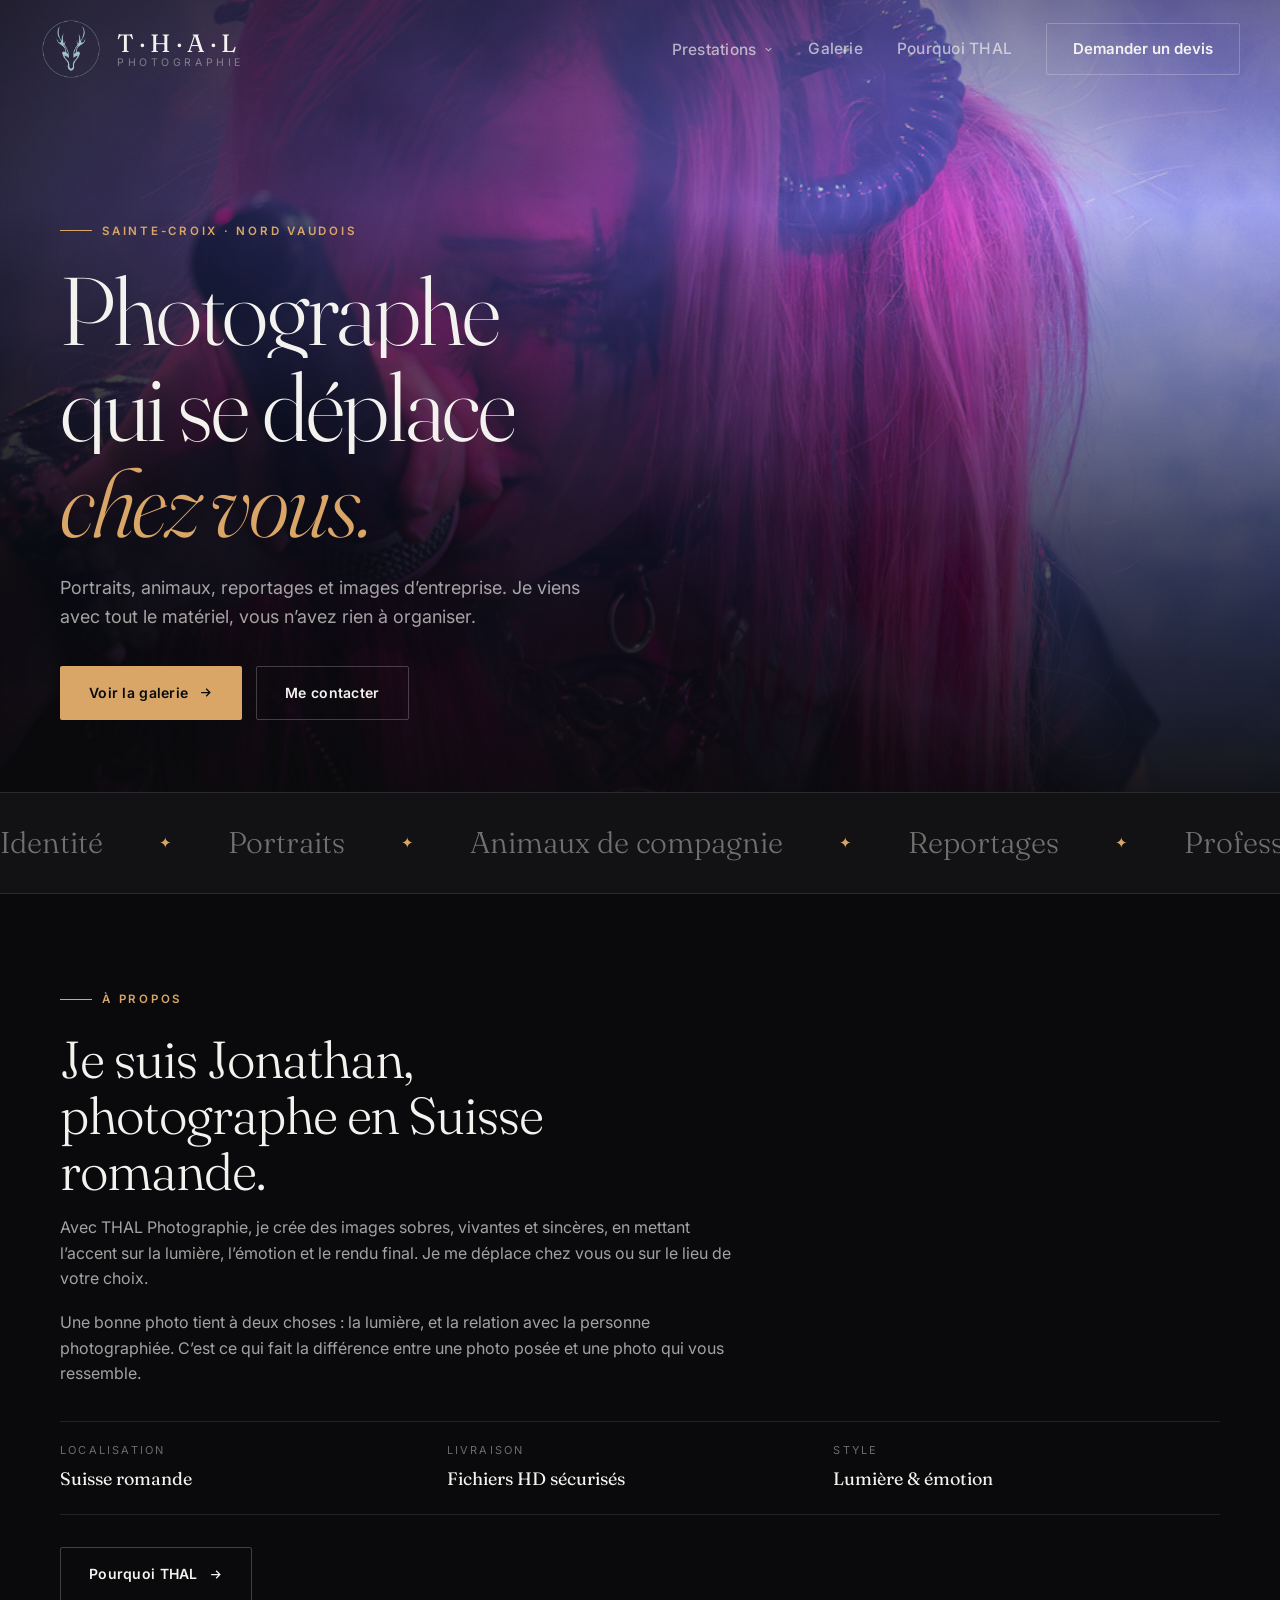
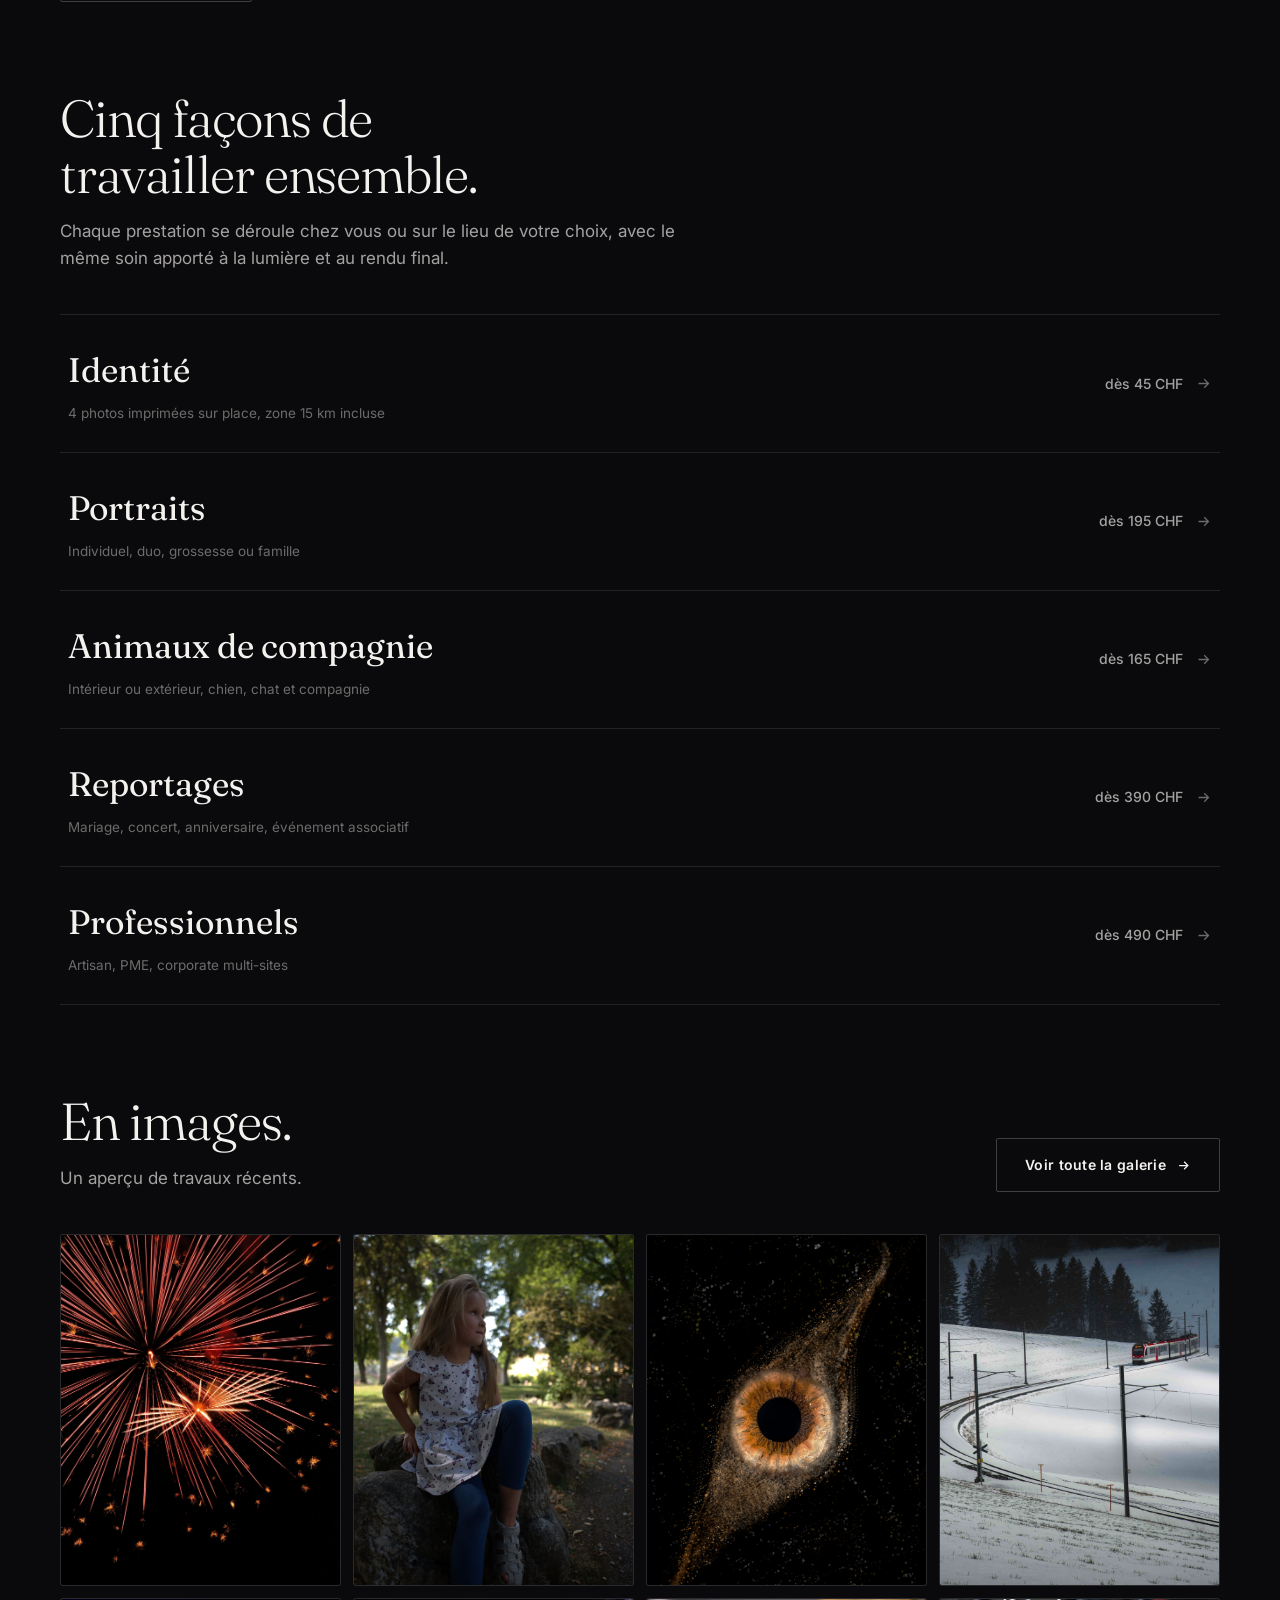
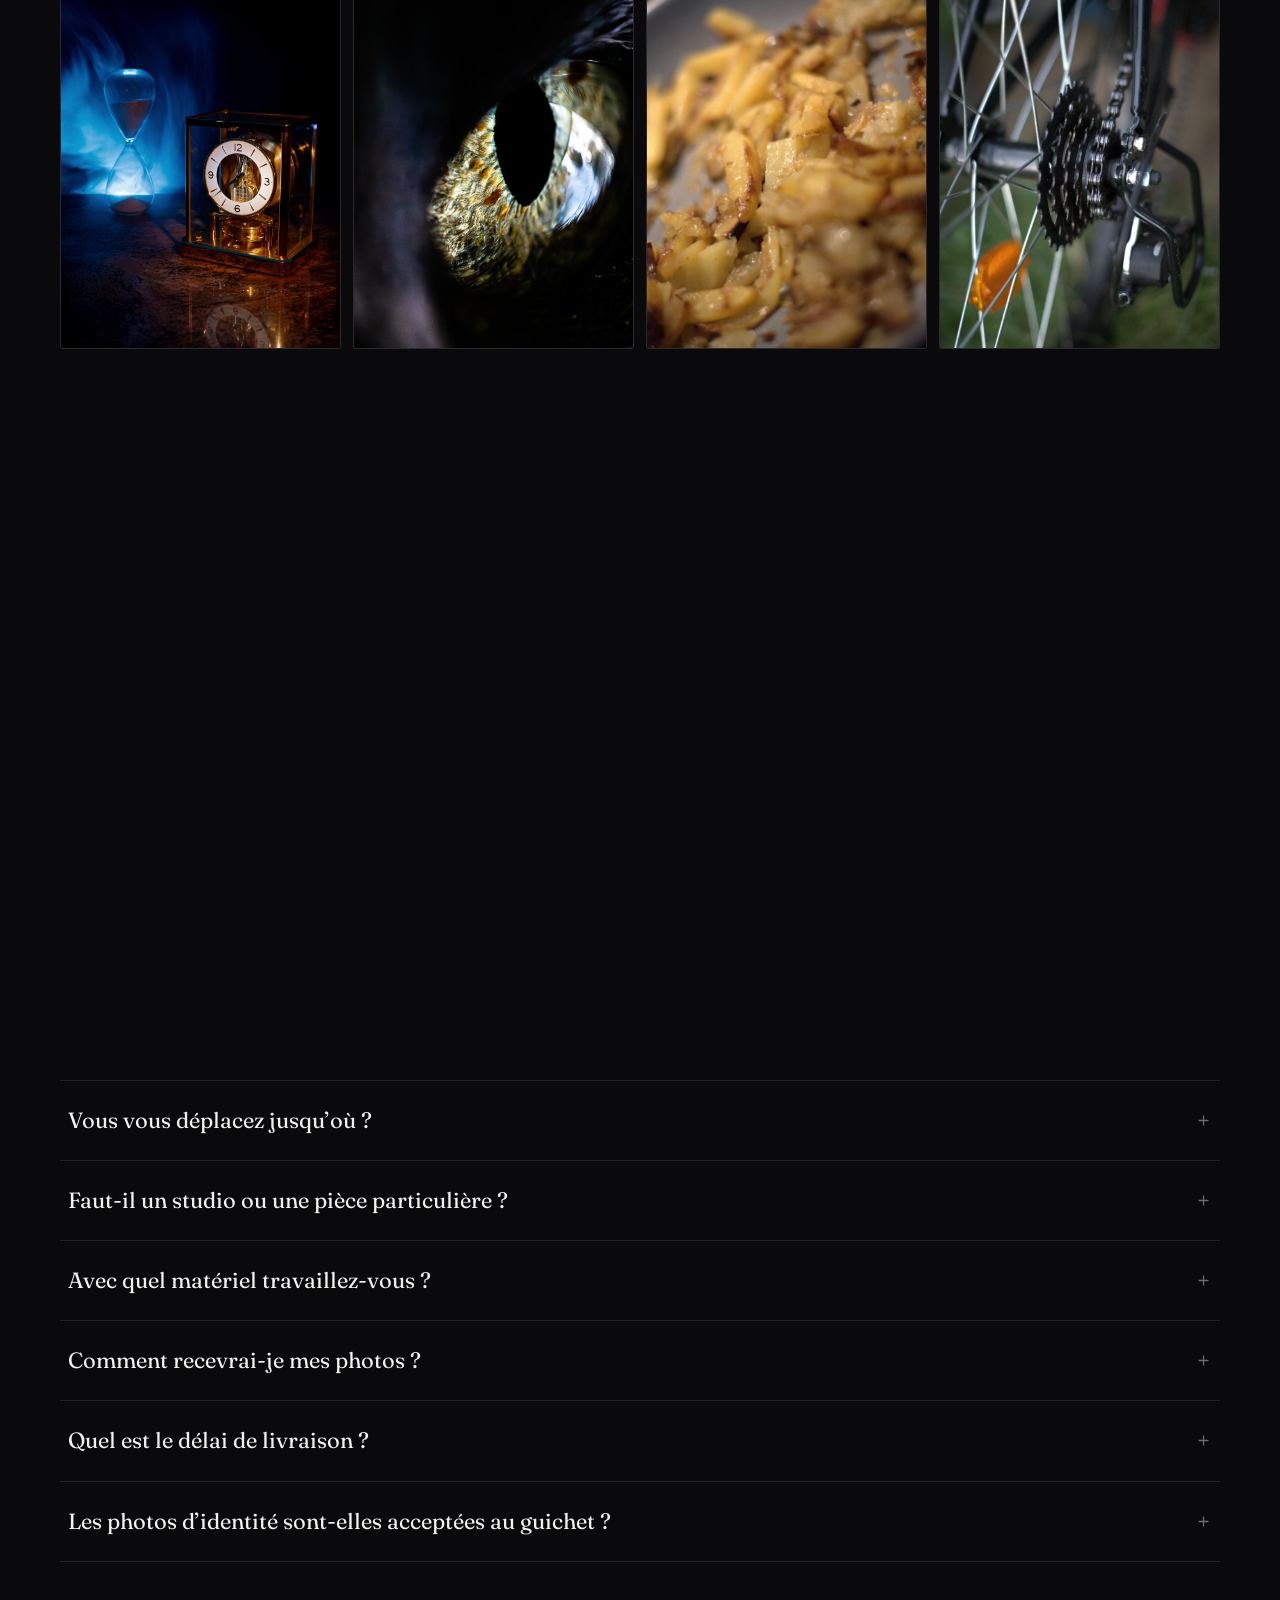
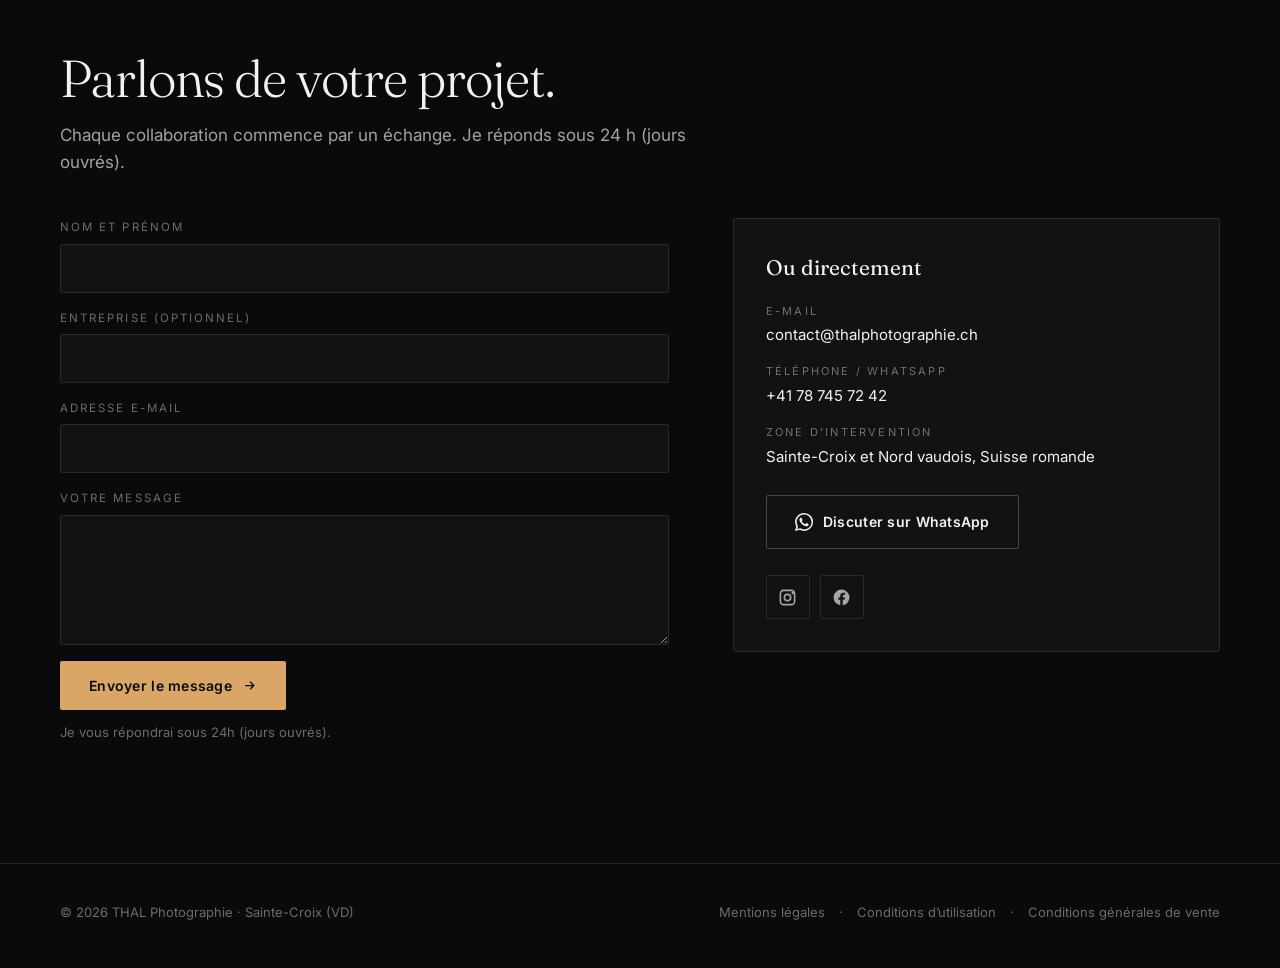
==== commit 29008b22: "Remove the portrait photo from the homepage about block The block becomes a single column: the text " ====
--- a/index.html
+++ b/index.html
@@ -124,9 +124,6 @@
               <svg width="15" height="15" viewBox="0 0 24 24" fill="none" stroke="currentColor" stroke-width="2" aria-hidden="true"><path d="M5 12h14M13 6l6 6-6 6"/></svg>
             </a>
           </div>
-        </div>
-        <div class="portrait reveal">
-          <img src="assets/jonathan.png" alt="Jonathan, photographe THAL Photographie" onerror="this.closest('.portrait').hidden=true">
         </div>
       </div>
     </section>
--- a/assets/site.css
+++ b/assets/site.css
@@ -452,11 +452,10 @@
 .why p{margin:0; color:var(--muted); font-size:15.5px;}
 
 /* ------------------------------------------------------------- à propos */
-.about{display:grid; grid-template-columns:minmax(0,1fr) minmax(0,.72fr); gap:clamp(32px,5vw,70px); align-items:center;}
-@media(max-width:860px){.about{grid-template-columns:1fr;}}
-.about p{margin:0 0 18px; color:var(--muted);}
-.about .portrait{position:relative; overflow:hidden; border:1px solid var(--line); border-radius:3px; background:var(--ink-2);}
-.about .portrait img{width:100%; height:auto;}
+/* Une seule colonne : le texte est tenu à une largeur lisible, et la bande
+   de repères occupe toute la largeur dessous. */
+.about p{margin:0 0 18px; max-width:68ch; color:var(--muted);}
+.about h2{max-width:20ch;}
 .aboutMeta{display:grid; grid-template-columns:repeat(3,1fr); gap:0; margin-top:34px; border-top:1px solid var(--line);}
 @media(max-width:560px){.aboutMeta{grid-template-columns:1fr;}}
 .aboutMeta div{padding:20px 0; border-bottom:1px solid var(--line);}
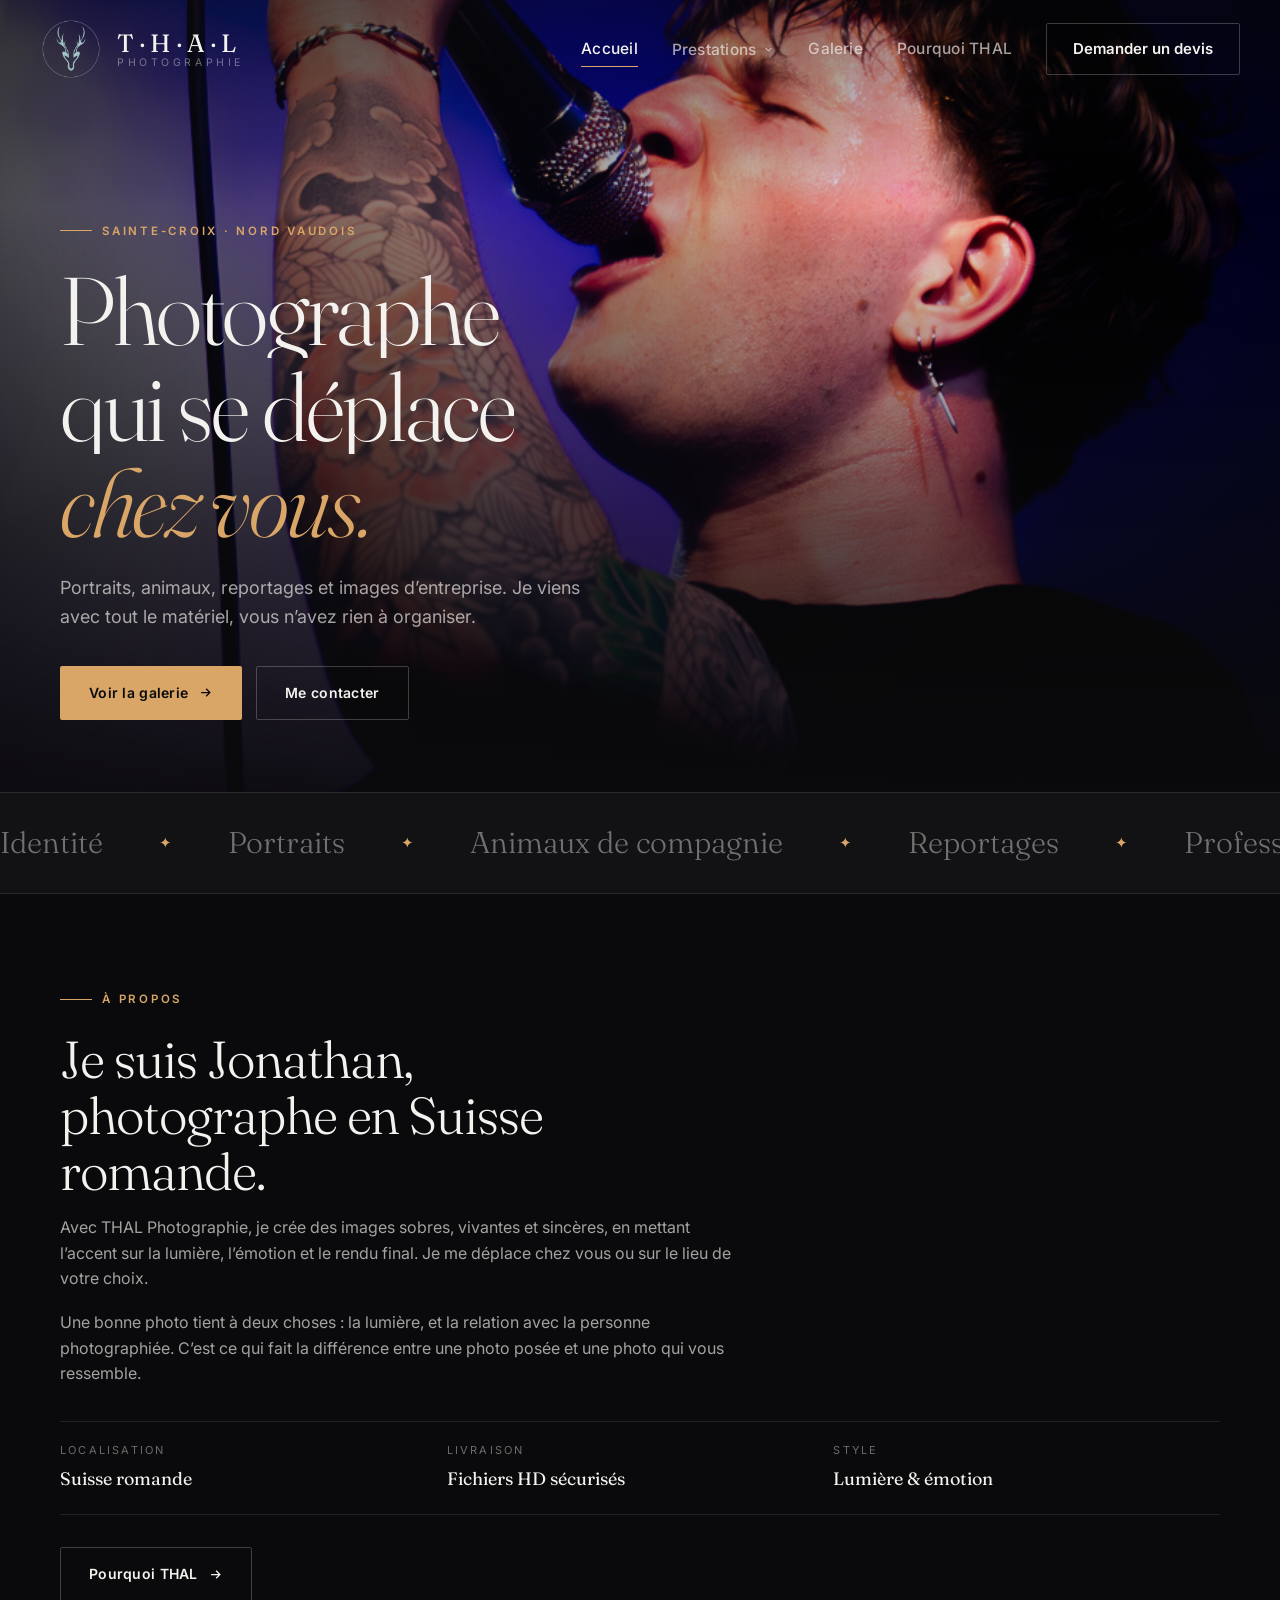
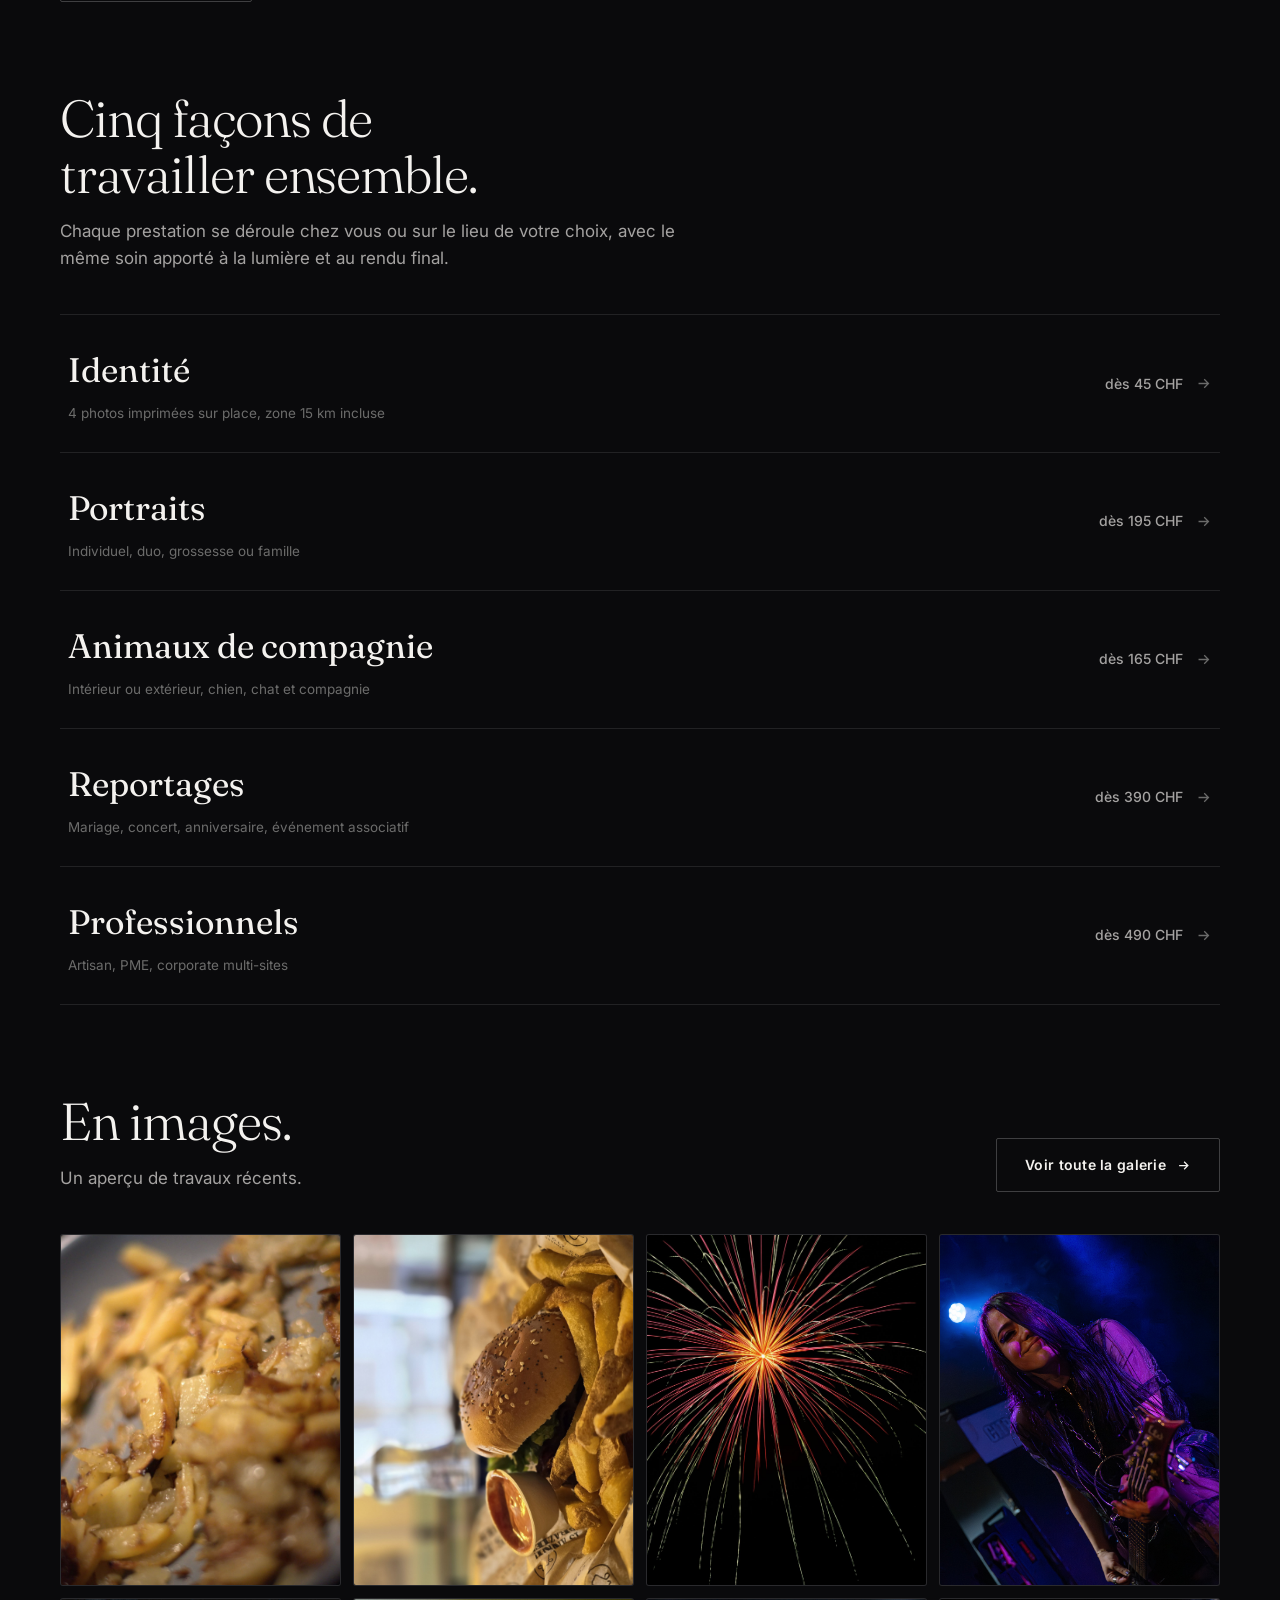
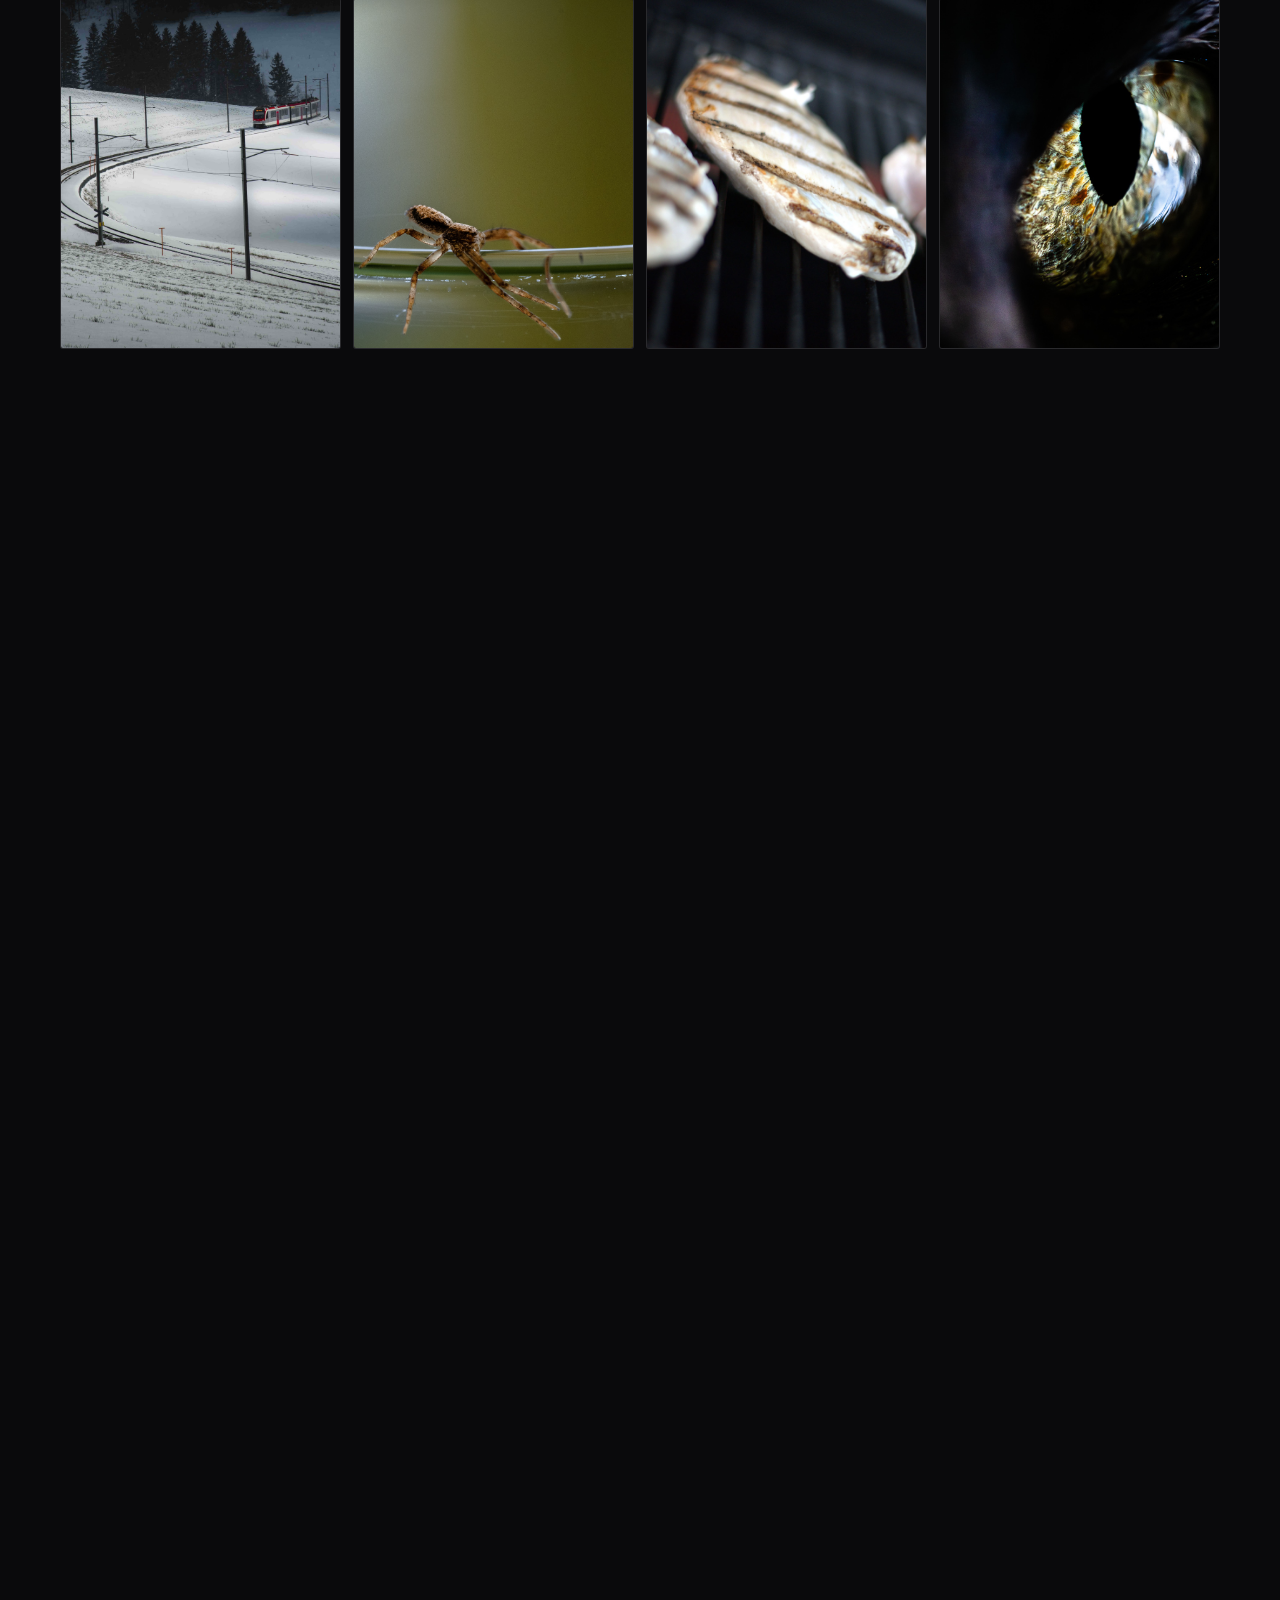
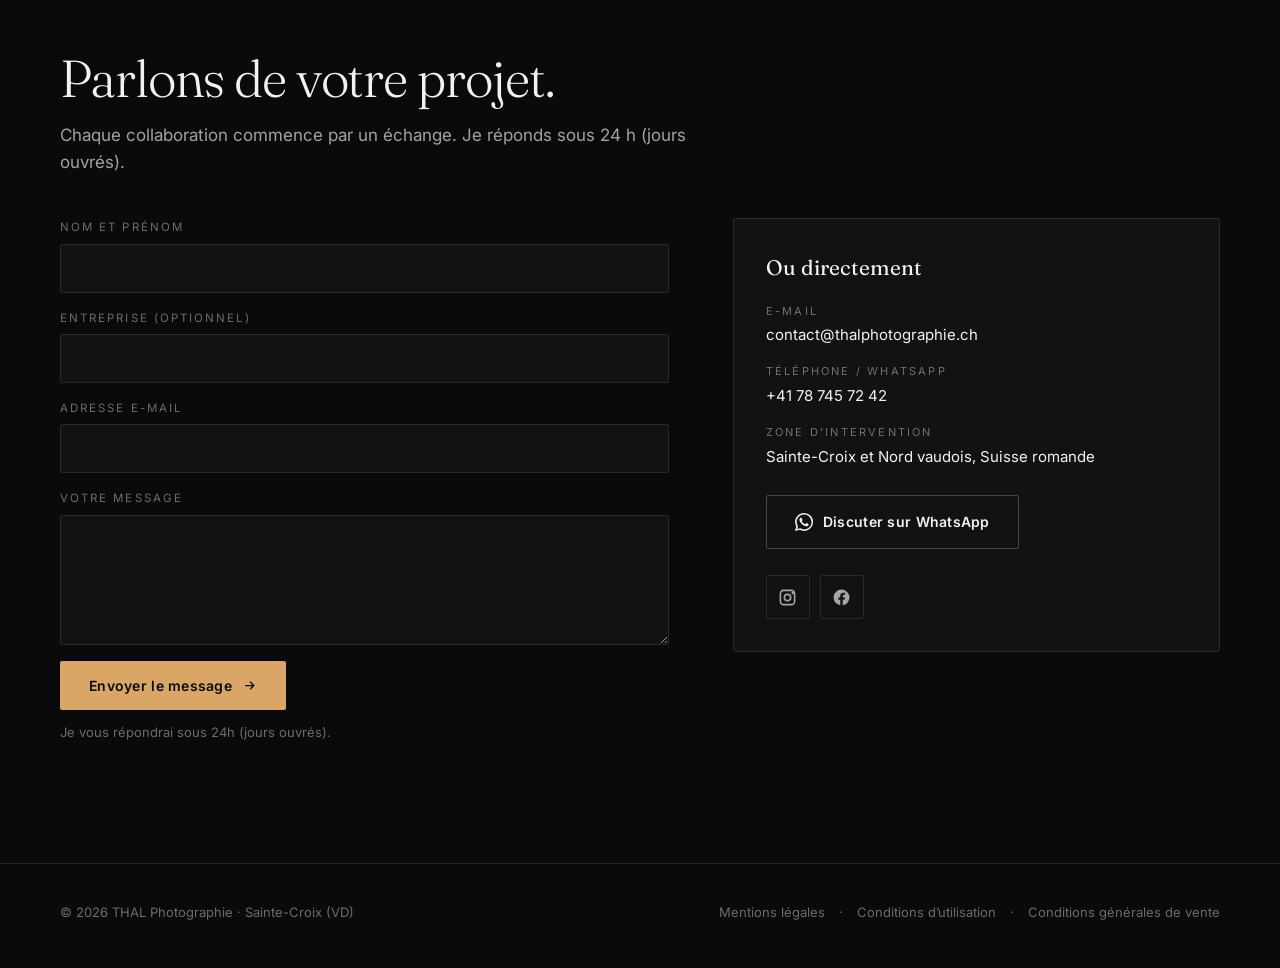
==== commit e4bbb32a: "Add an Accueil link to the top navigation bar The logo already linked home, but nothing said so. Acc" ====
--- a/index.html
+++ b/index.html
@@ -32,6 +32,7 @@
     </a>
 
     <nav class="navlinks" aria-label="Navigation principale">
+      <a class="navlink active" href="index.html">Accueil</a>
       <span class="navDropdown">
         <button class="navlink navDropdownToggle" type="button" aria-haspopup="true" aria-expanded="false">
           Prestations
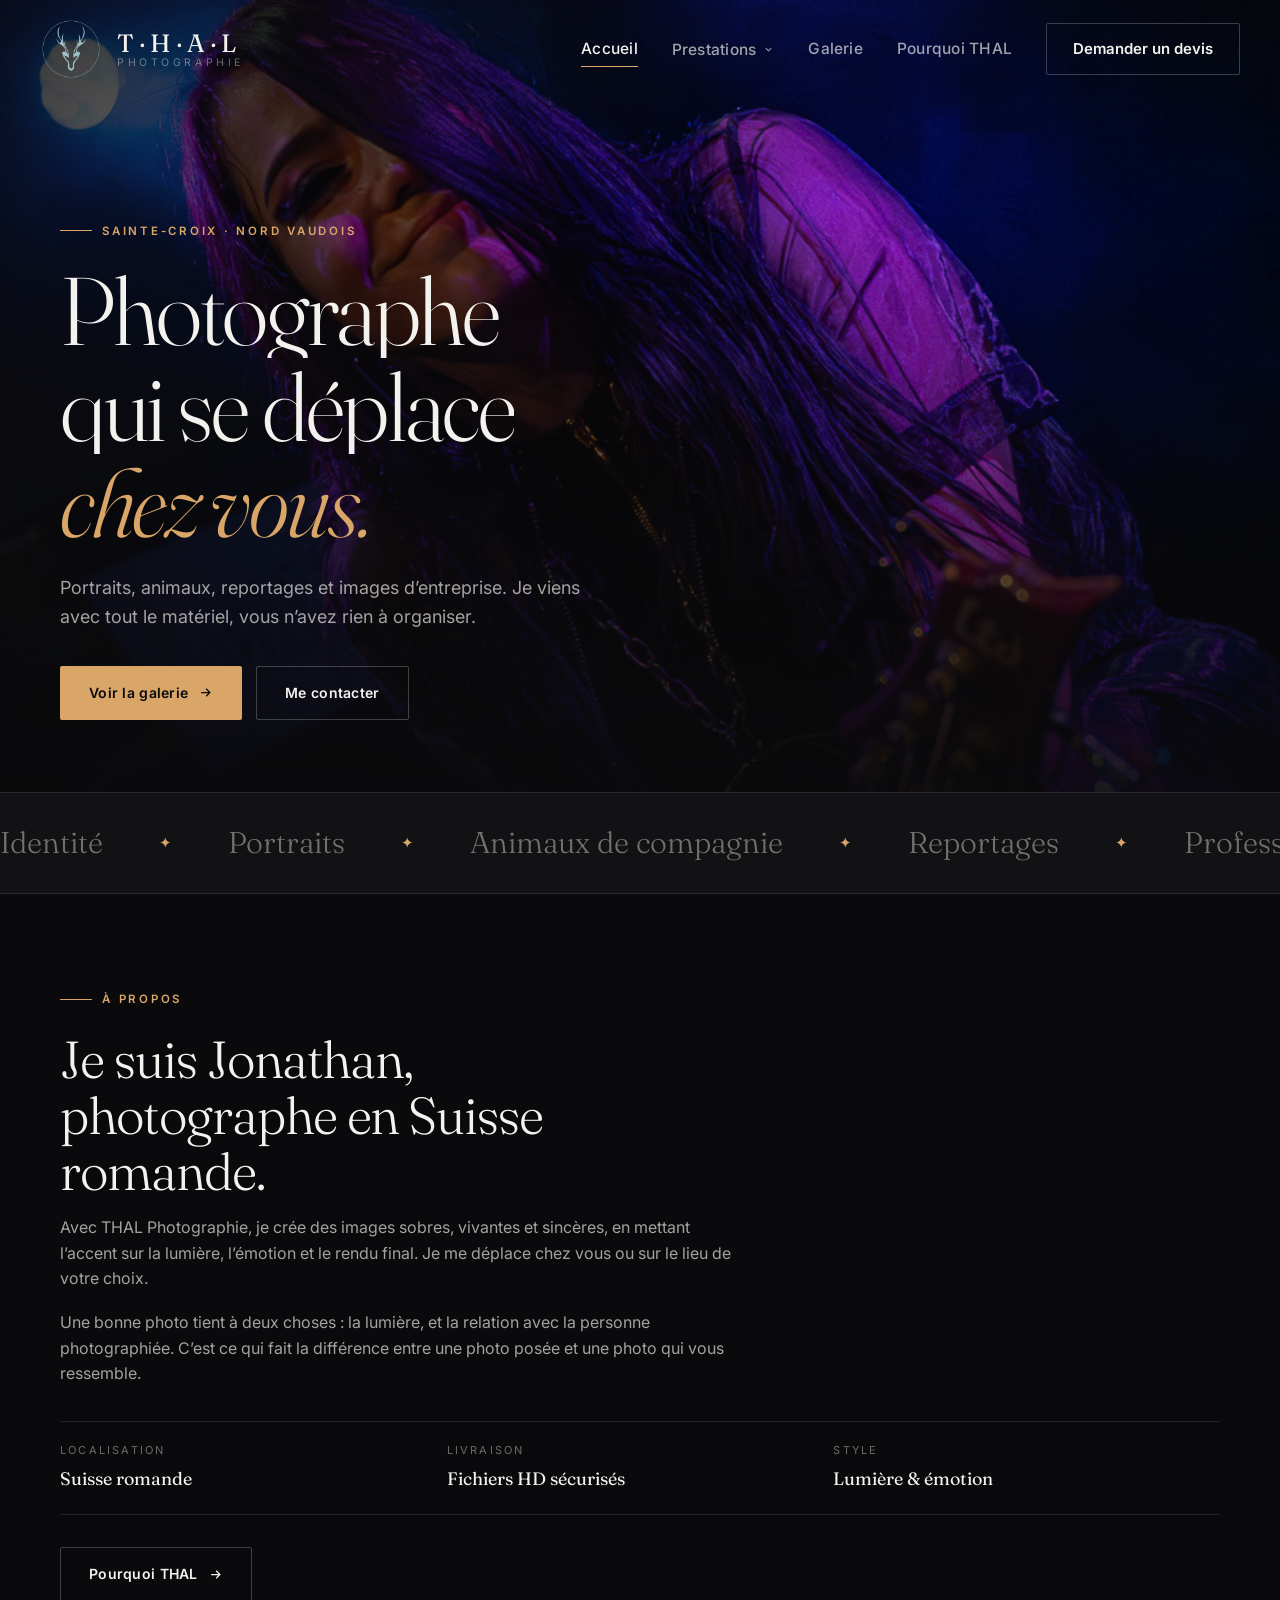
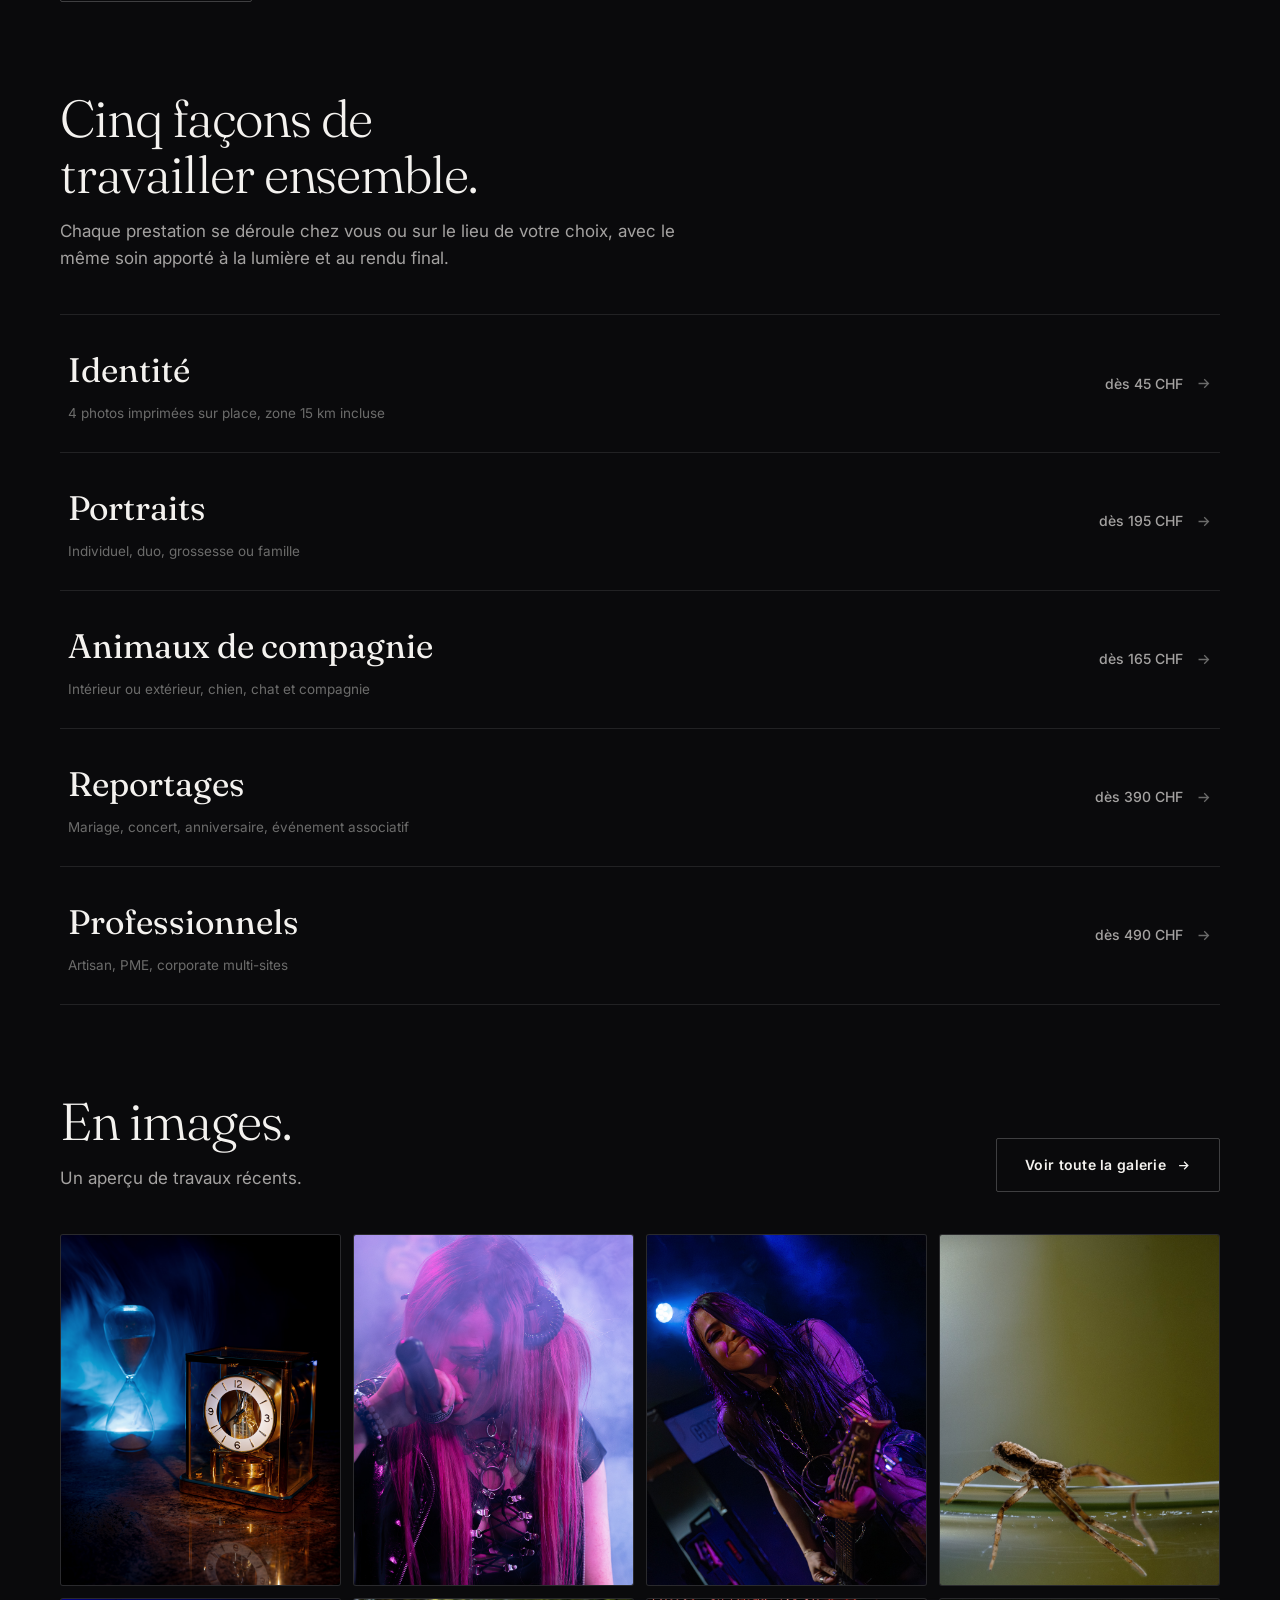
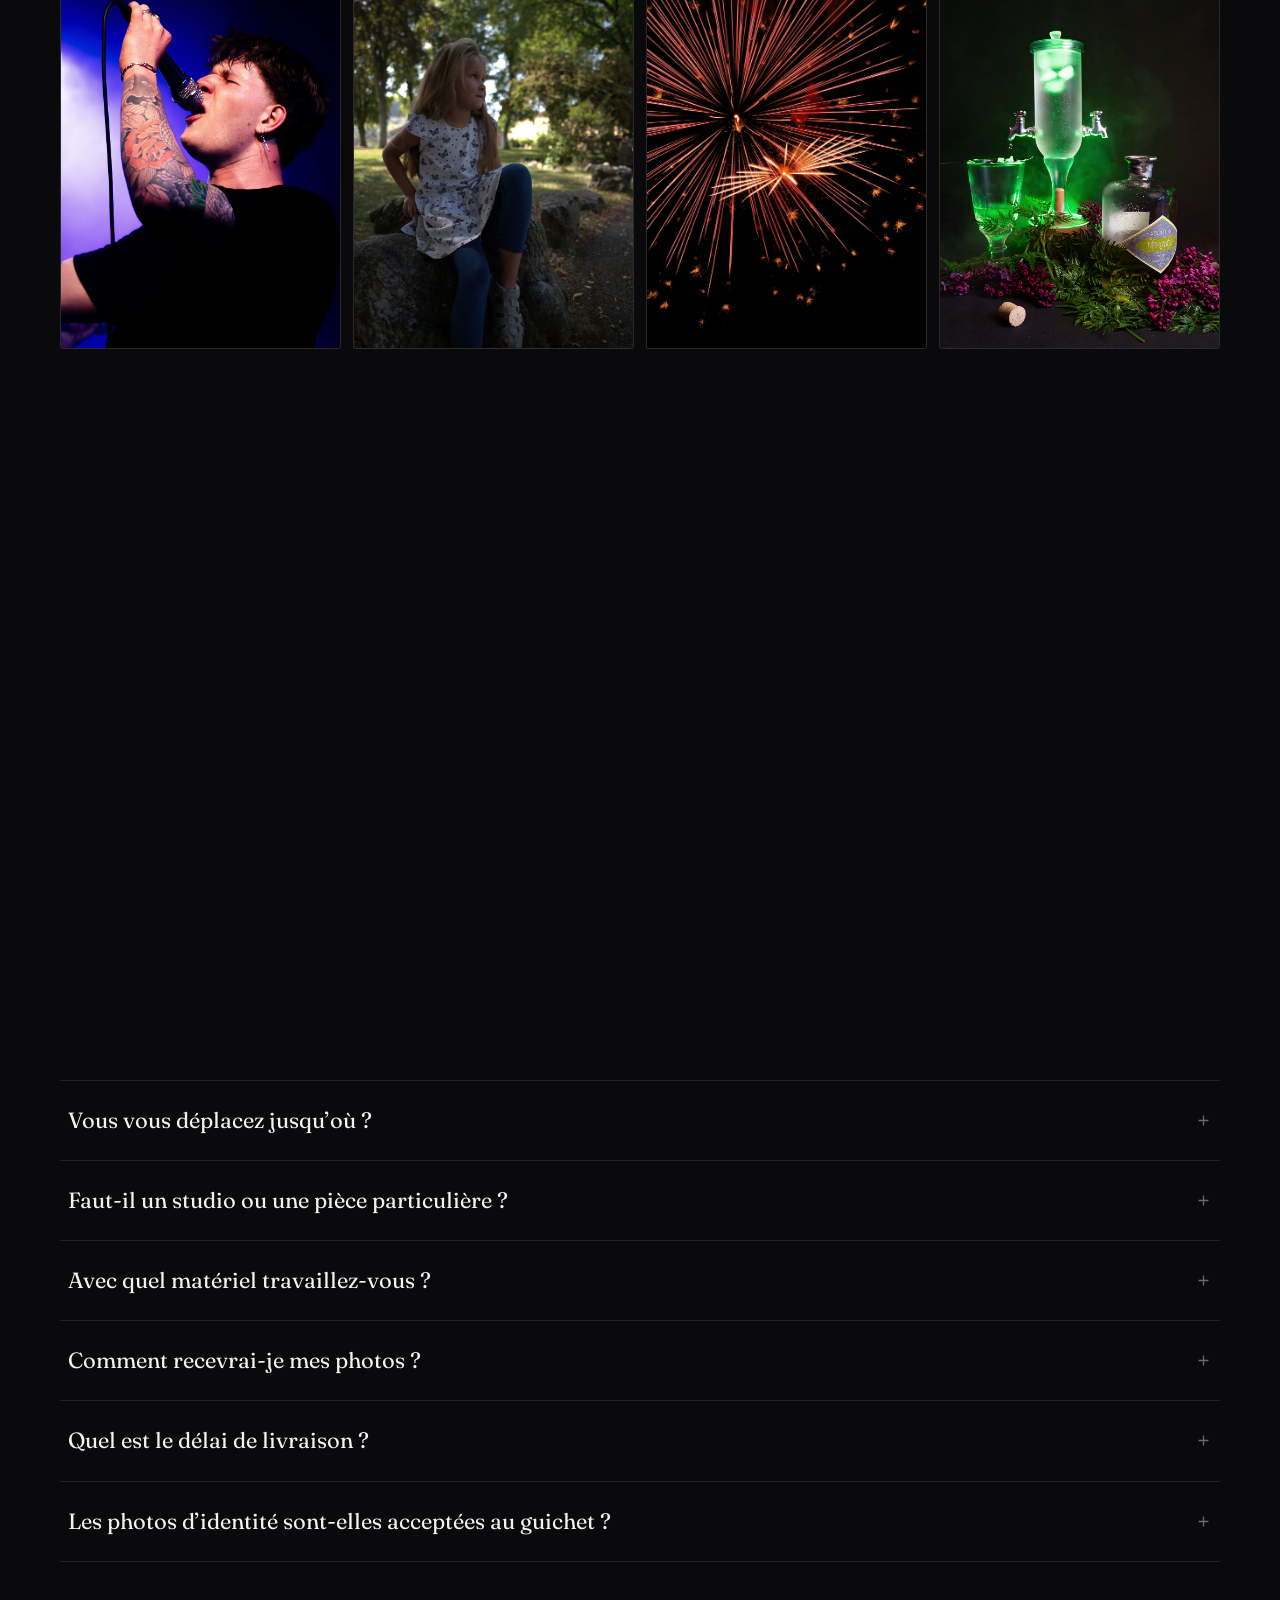
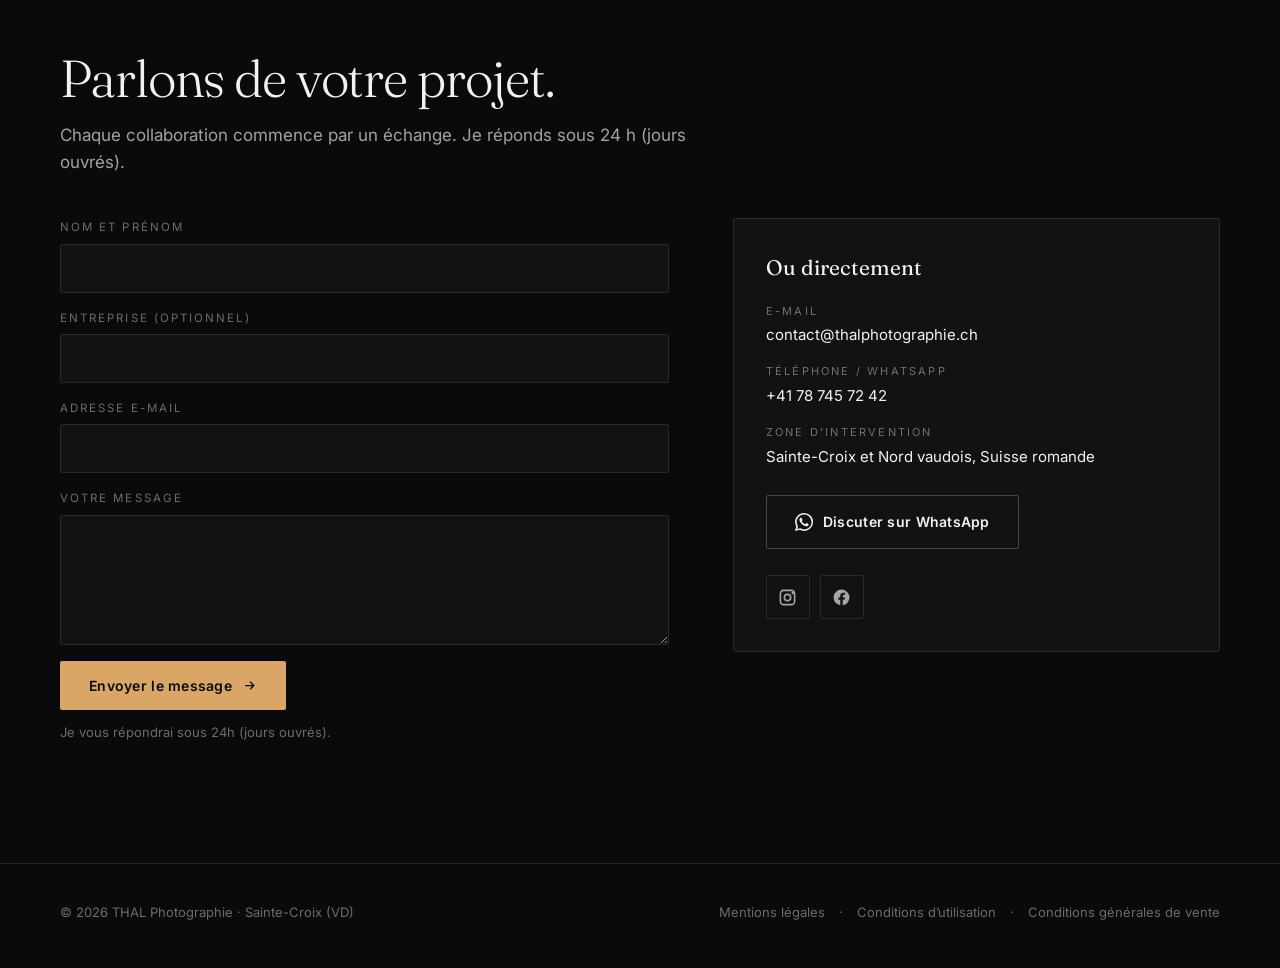
==== commit d2594232: "Let the site's photos be chosen from THAL Studio Adds Paramètres > Photos du site, where each photo " ====
--- a/index.html
+++ b/index.html
@@ -325,8 +325,7 @@
   <script>
   /* ------------------------------------------------ grande image + aperçu */
   (() => {
-    const normKey = (s) => String(s || "")
-      .normalize("NFD").replace(/[̀-ͯ]/g, "").toLowerCase().trim();
+    const run = () => {
 
     const esc = (s) => String(s).replace(/[&<>"']/g,
       (m) => ({ "&": "&amp;", "<": "&lt;", ">": "&gt;", '"': "&quot;", "'": "&#39;" }[m]));
@@ -340,58 +339,43 @@
       return a;
     };
 
-    const url = new URL("./photos/gallery.auto.json", window.location.href);
-    url.searchParams.set("v", Date.now());
-
-    fetch(url, { cache: "no-store" })
-      .then((res) => { if (!res.ok) throw new Error("HTTP " + res.status); return res.json(); })
-      .then((data) => {
-        const keys = Object.keys(data || {});
-
-        const itemsOf = (wanted) => {
-          const key = keys.find((k) => normKey(k) === normKey(wanted));
-          if (!key || !Array.isArray(data[key])) return [];
-          return data[key]
-            .map((x) => (typeof x === "string" ? x : (x && x.file)))
-            .filter(Boolean)
-            .map((file) => ({
-              cat: key,
-              src: "photos/" + encodeURIComponent(key) + "/" + encodeURIComponent(file)
-            }));
-        };
-
-        /* Grande image : une photo de la catégorie Accueil, gérée dans THAL Studio. */
-        const accueil = itemsOf("Accueil");
-        if (accueil.length) {
-          const pick = accueil[Math.floor(Math.random() * accueil.length)];
-          const heroImg = document.getElementById("heroImg");
-          const probe = new Image();
-          probe.onload = () => { heroImg.src = pick.src; heroImg.style.display = ""; };
-          probe.src = pick.src;
-        }
-
-        /* Aperçu : huit photos prises dans toutes les catégories. */
-        const all = shuffle(keys.flatMap((k) => itemsOf(k))).slice(0, 8);
-        const teaser = document.getElementById("homeTeaser");
-        if (!teaser || !all.length) return;
-
-        teaser.innerHTML = all.map((item) => `
-          <figure class="tile" role="button" tabindex="0">
-            <img src="${item.src}" alt="${esc(item.cat)}" loading="lazy">
-            <figcaption>${esc(item.cat)}</figcaption>
-          </figure>`).join("");
-
-        const tiles = teaser.querySelectorAll(".tile");
-        tiles.forEach((tile) => {
-          tile.addEventListener("click", () => window.thalLightbox(tiles, tile));
-          tile.addEventListener("keydown", (e) => {
-            if (e.key !== "Enter" && e.key !== " ") return;
-            e.preventDefault();
-            window.thalLightbox(tiles, tile);
-          });
+    window.thalPhotos().then(({ keys, itemsOf, chosen }) => {
+      /* Grande image : la photo fixée dans THAL Studio (Paramètres > Photos du
+         site), sinon une photo au hasard dans la catégorie Accueil. */
+      const accueil = itemsOf("Accueil");
+      const pick = chosen("hero") || (accueil.length ? shuffle(accueil)[0] : null);
+      if (pick) {
+        const heroImg = document.getElementById("heroImg");
+        const probe = new Image();
+        probe.onload = () => { heroImg.src = pick.src; heroImg.style.display = ""; };
+        probe.src = pick.src;
+      }
+
+      /* Aperçu : huit photos prises dans toutes les catégories. */
+      const all = shuffle(keys.flatMap((k) => itemsOf(k))).slice(0, 8);
+      const teaser = document.getElementById("homeTeaser");
+      if (!teaser || !all.length) return;
+
+      teaser.innerHTML = all.map((item) => `
+        <figure class="tile" role="button" tabindex="0">
+          <img src="${item.src}" alt="${esc(item.cat)}" loading="lazy">
+          <figcaption>${esc(item.cat)}</figcaption>
+        </figure>`).join("");
+
+      const tiles = teaser.querySelectorAll(".tile");
+      tiles.forEach((tile) => {
+        tile.addEventListener("click", () => window.thalLightbox(tiles, tile));
+        tile.addEventListener("keydown", (e) => {
+          if (e.key !== "Enter" && e.key !== " ") return;
+          e.preventDefault();
+          window.thalLightbox(tiles, tile);
         });
-      })
-      .catch(() => { /* galerie indisponible : l'aperçu reste vide */ });
+      });
+    });
+    };
+    // site.js est chargé en "defer" : on attend DOMContentLoaded.
+    if (document.readyState === "loading") document.addEventListener("DOMContentLoaded", run);
+    else run();
   })();
 
   /* ------------------------------------------------- formulaire de contact */
